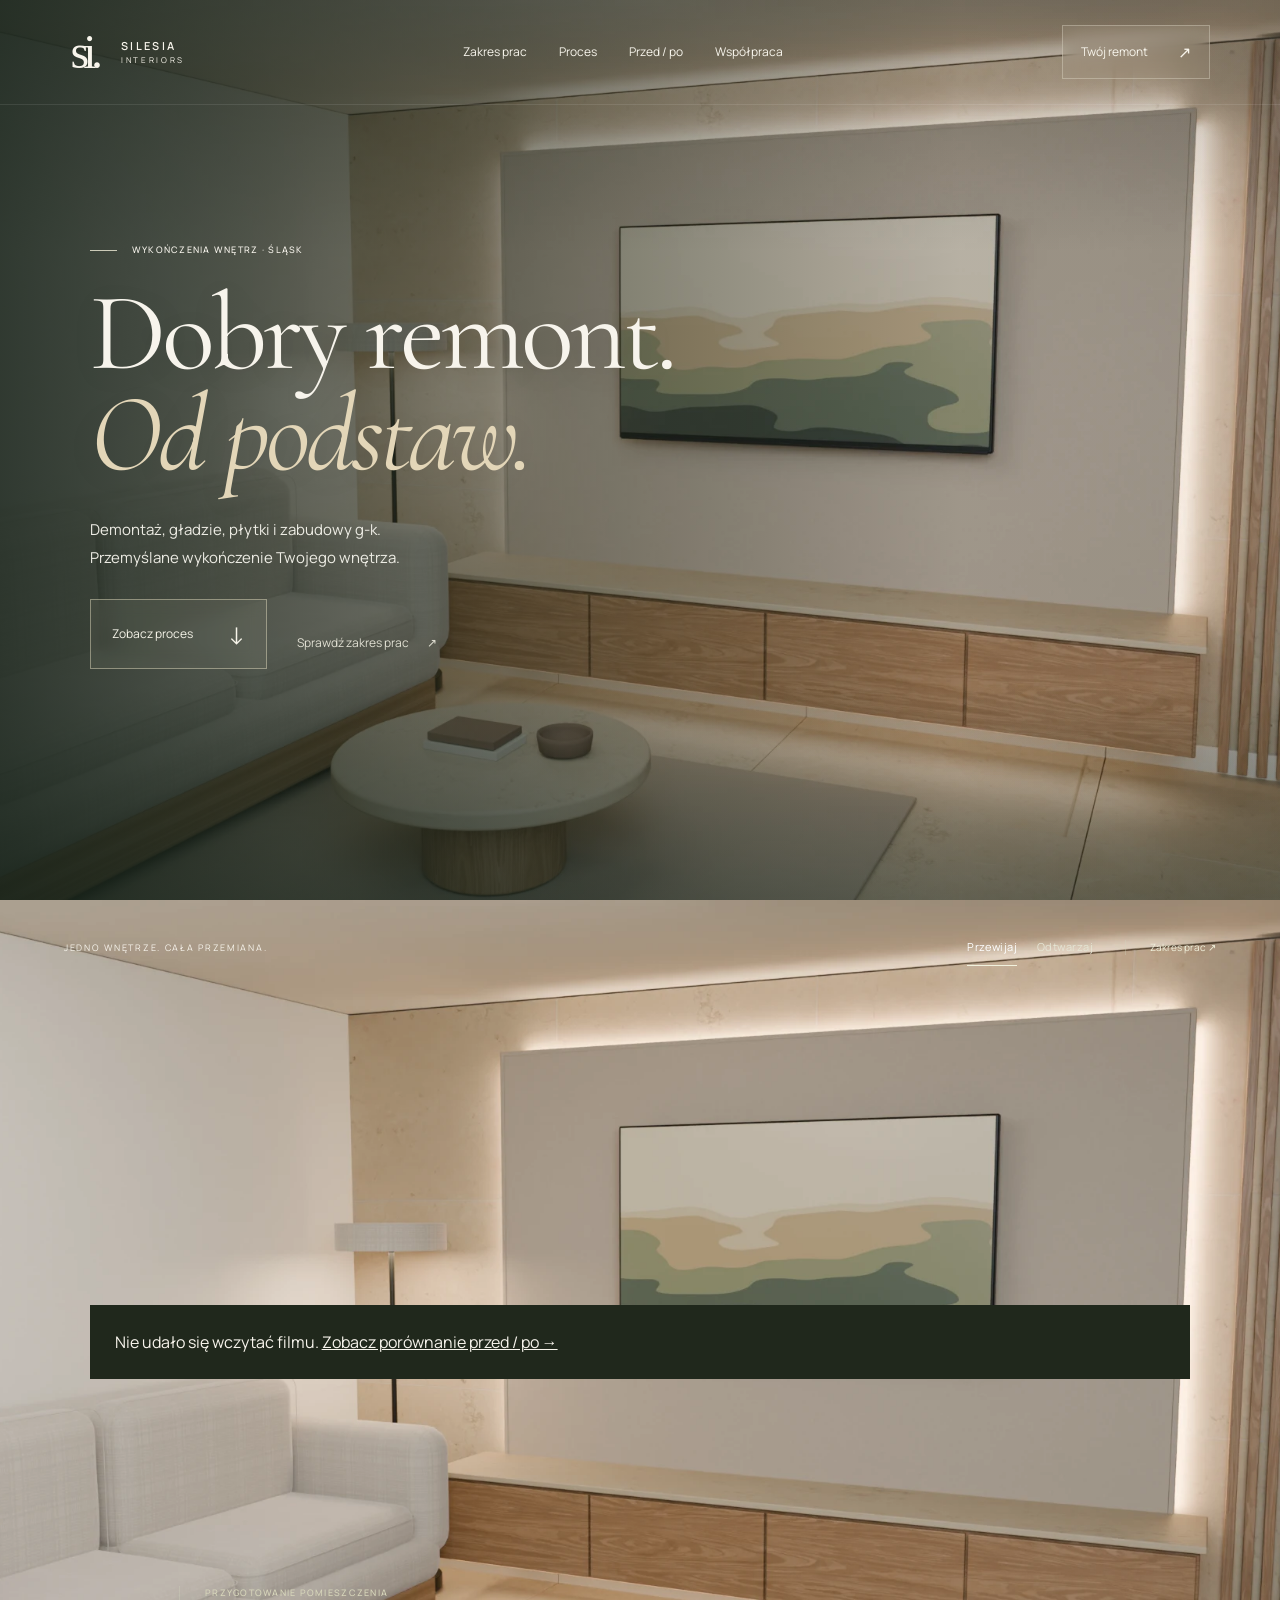
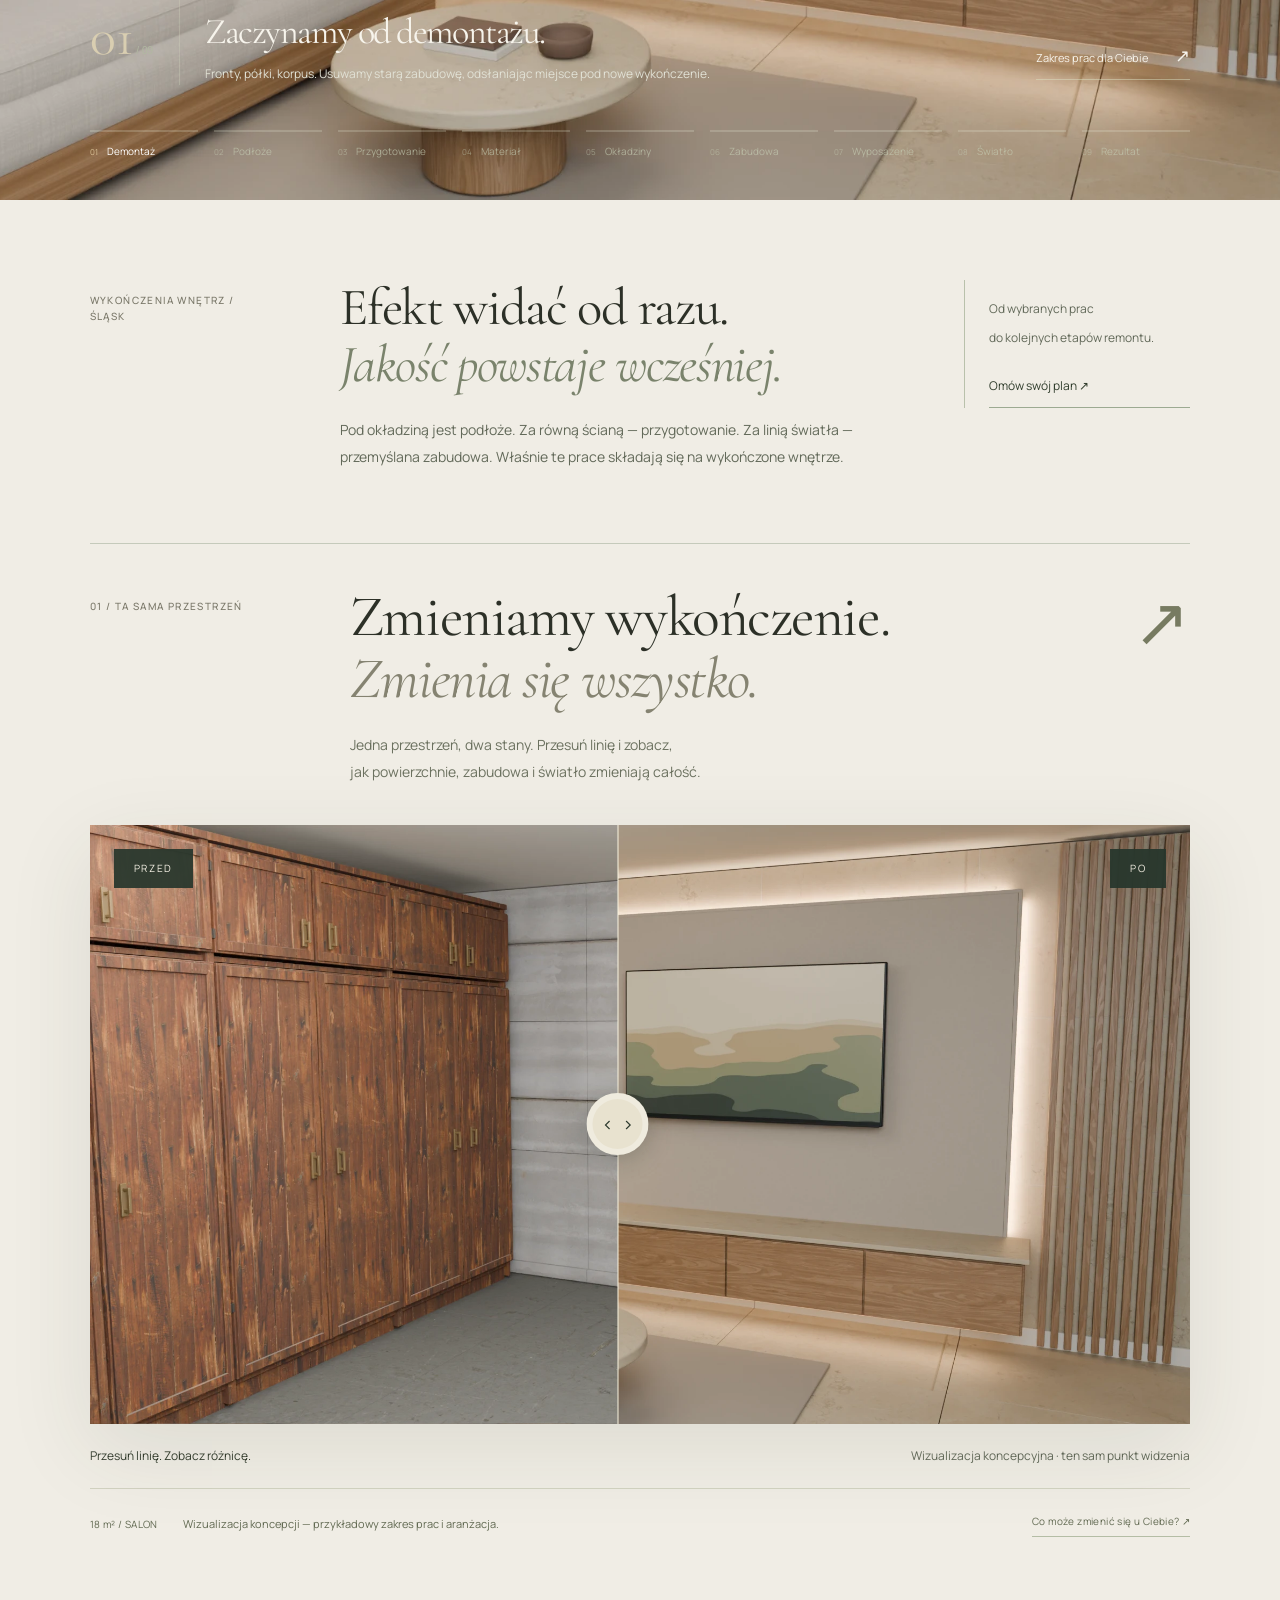
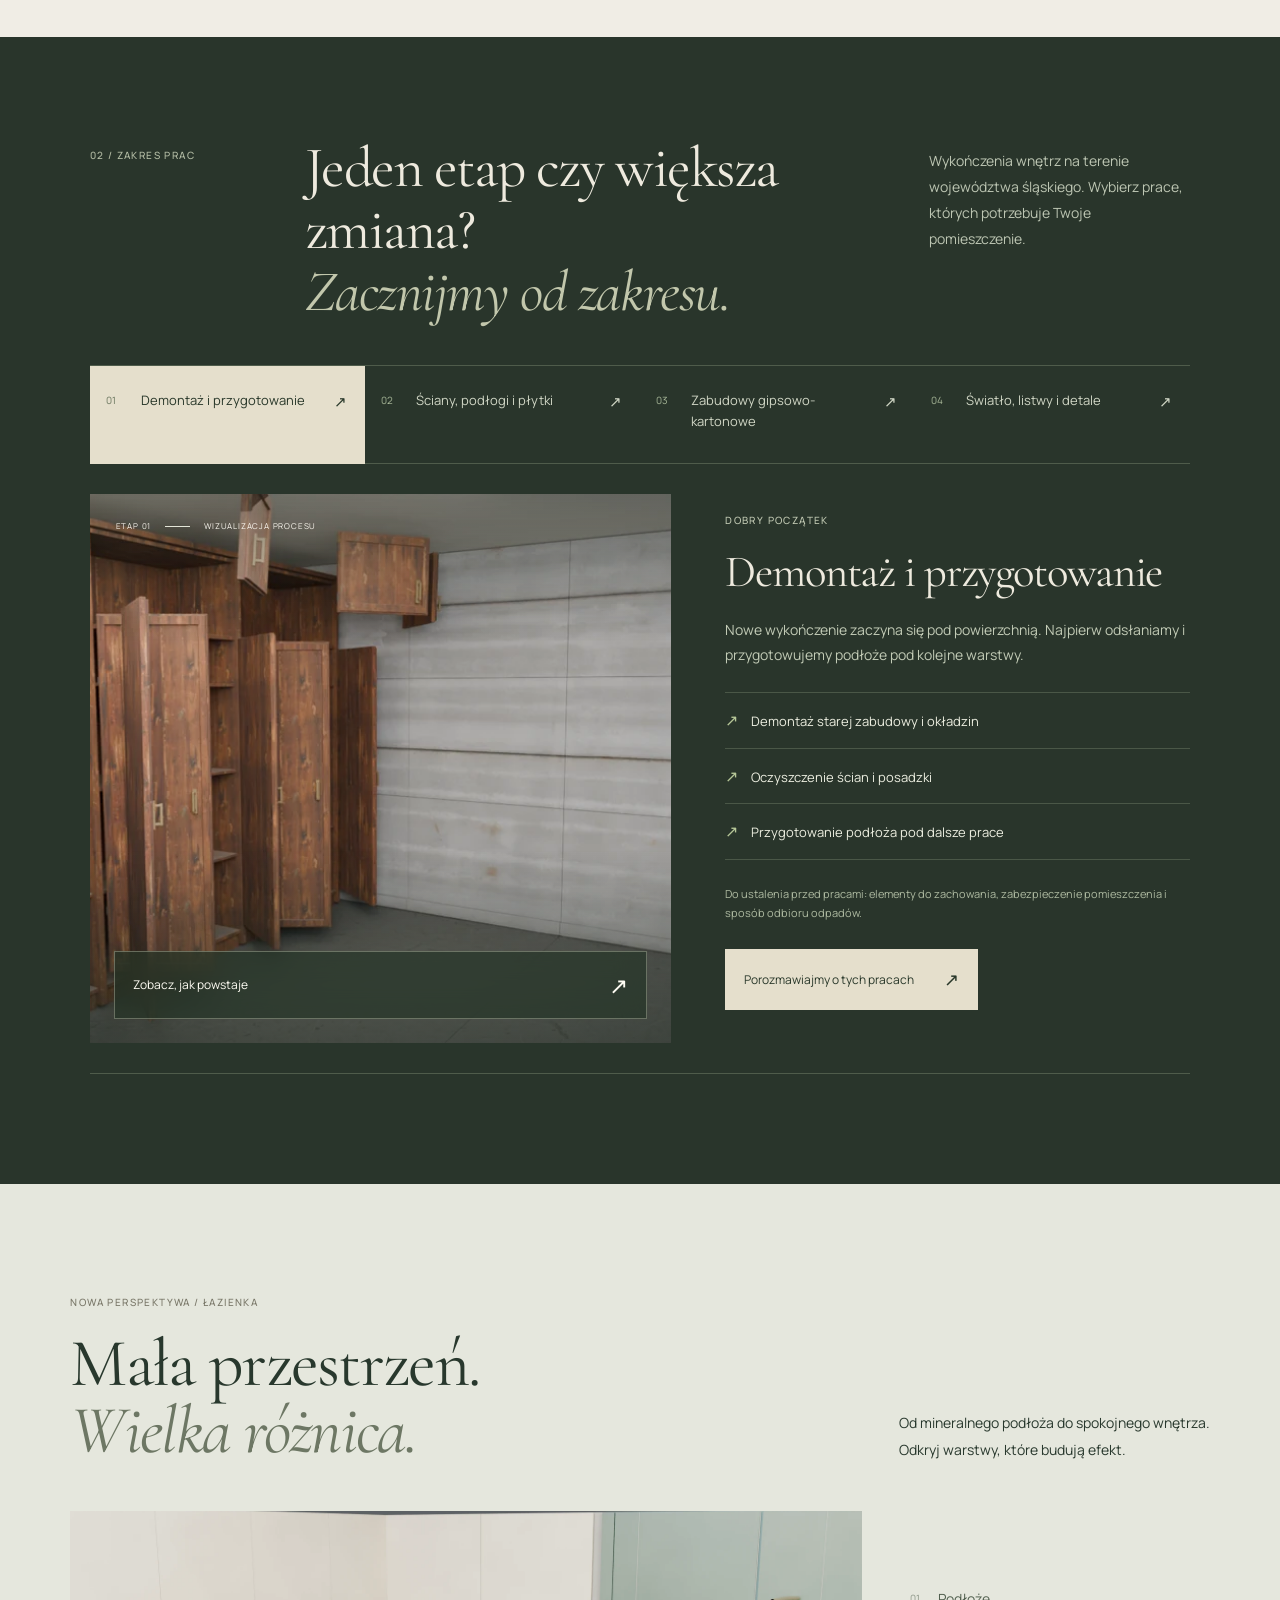
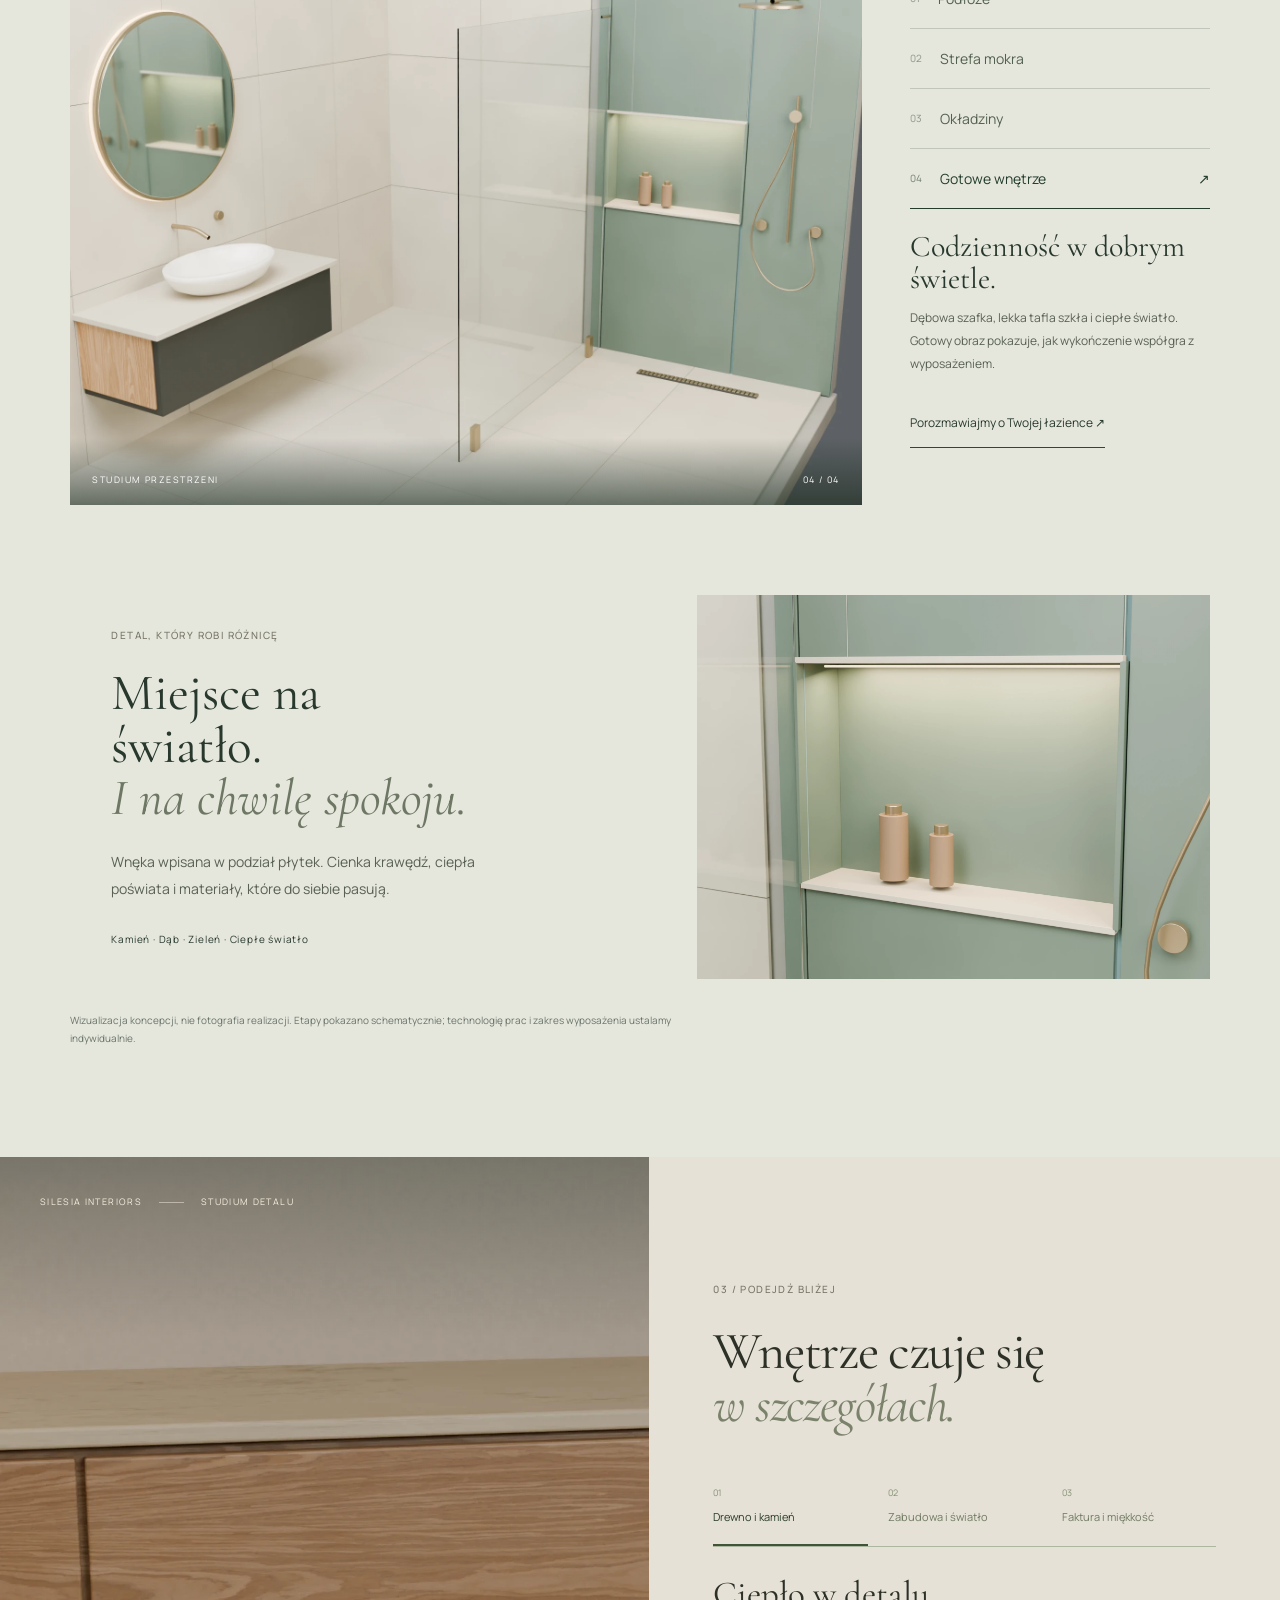
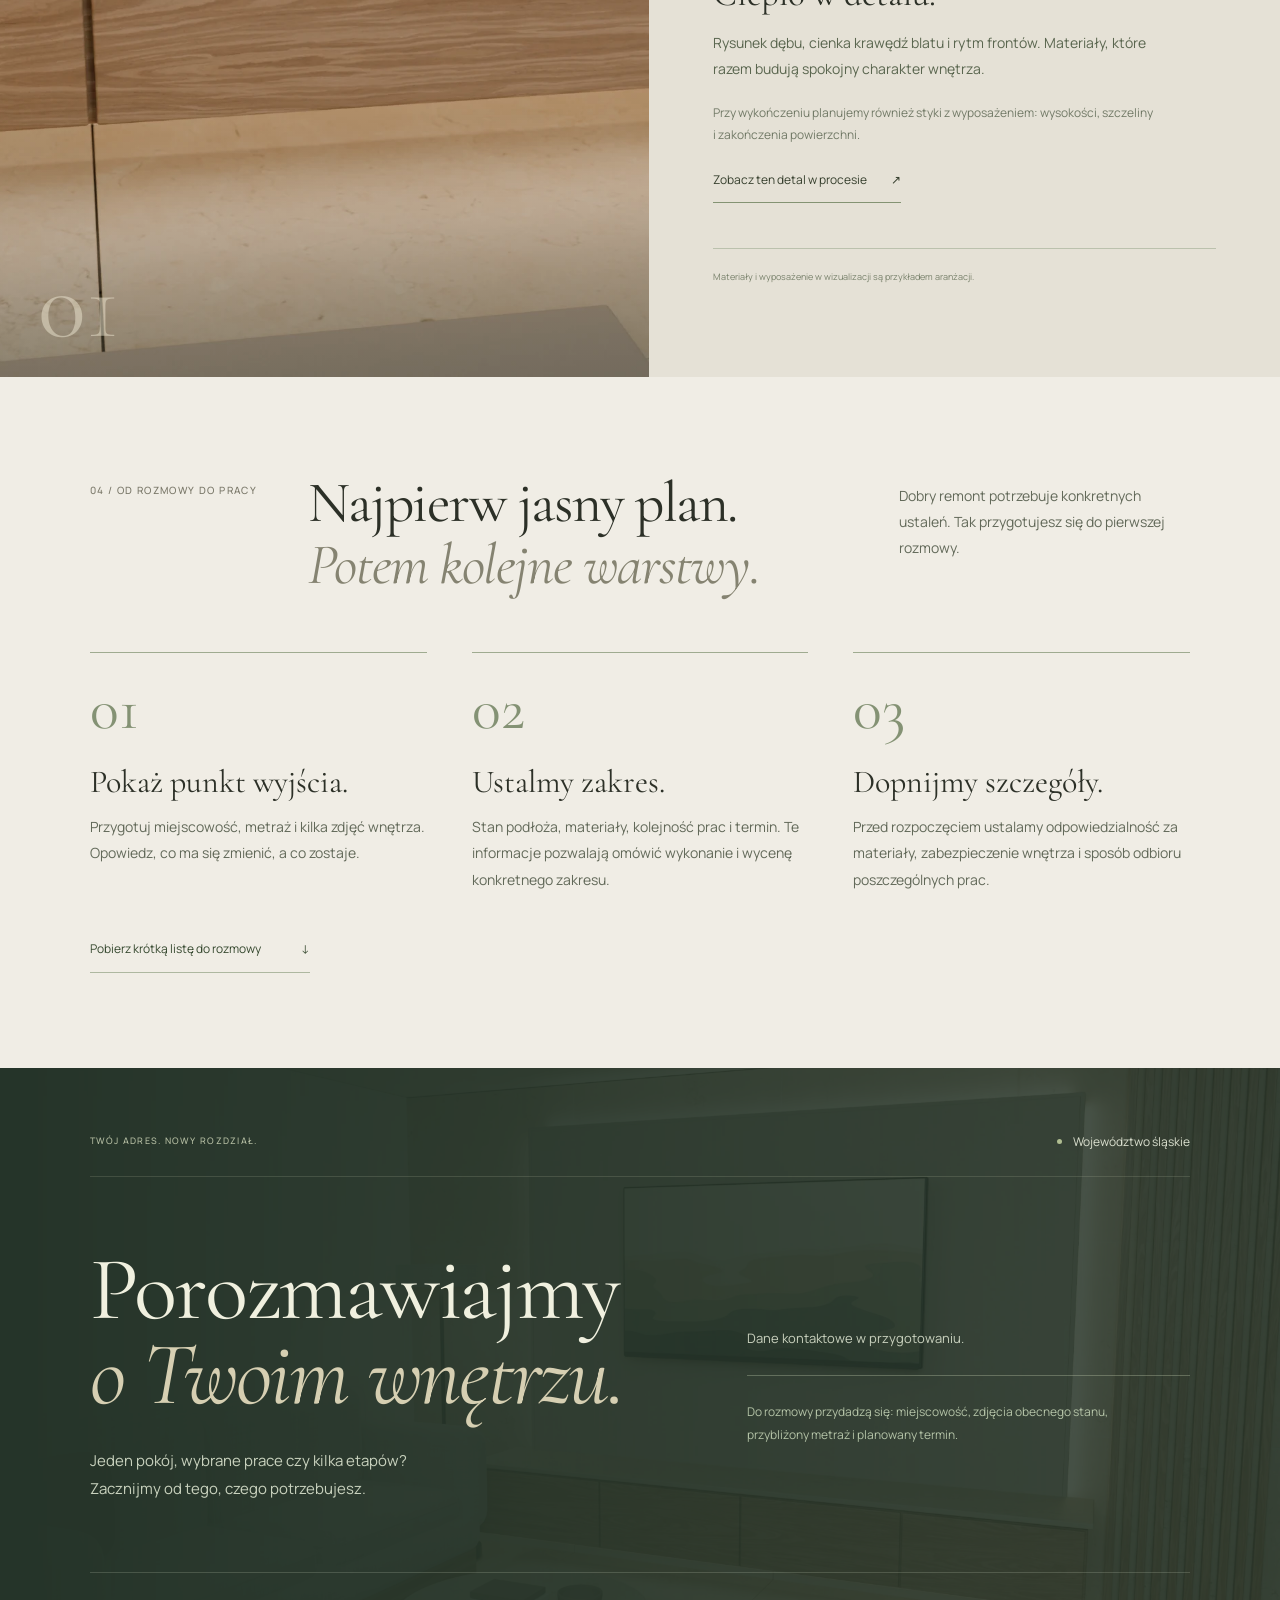
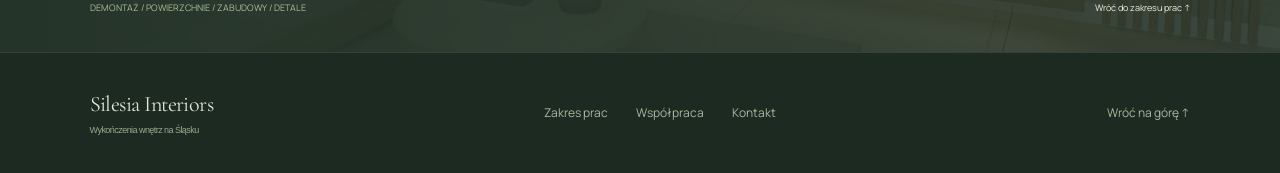
==== index.html @ 007cdaad "Publish compiled Silesia Interiors website" ====
<!doctype html>
<html lang="pl"><head><meta charset="UTF-8"/><meta name="viewport" content="width=device-width, initial-scale=1.0"/><meta name="theme-color" content="#232922"/><meta name="description" content="Wykończenia wnętrz na Śląsku. Zobacz proces metamorfozy salonu: od przygotowania podłoża po zabudowę, materiały i oświetlenie."/><link rel="icon" type="image/svg+xml" href="./favicon.svg"/><title>Silesia Interiors — Wykończenia wnętrz na Śląsku</title>  <script type="module" crossorigin src="./assets/index-D1CYhppS.js"></script>
  <link rel="stylesheet" crossorigin href="./assets/index-v5qtpI8b.css">
</head><body><div id="root"></div></body></html>
---- assets/index-v5qtpI8b.css ----
@layer properties{@supports (((-webkit-hyphens:none)) and (not (margin-trim:inline))) or ((-moz-orient:inline) and (not (color:rgb(from red r g b)))){*,:before,:after,::backdrop{--tw-rotate-x:initial;--tw-rotate-y:initial;--tw-rotate-z:initial;--tw-skew-x:initial;--tw-skew-y:initial;--tw-border-style:solid;--tw-shadow:0 0 #0000;--tw-shadow-color:initial;--tw-shadow-alpha:100%;--tw-inset-shadow:0 0 #0000;--tw-inset-shadow-color:initial;--tw-inset-shadow-alpha:100%;--tw-ring-color:initial;--tw-ring-shadow:0 0 #0000;--tw-inset-ring-color:initial;--tw-inset-ring-shadow:0 0 #0000;--tw-ring-inset:initial;--tw-ring-offset-width:0px;--tw-ring-offset-color:#fff;--tw-ring-offset-shadow:0 0 #0000;--tw-blur:initial;--tw-brightness:initial;--tw-contrast:initial;--tw-grayscale:initial;--tw-hue-rotate:initial;--tw-invert:initial;--tw-opacity:initial;--tw-saturate:initial;--tw-sepia:initial;--tw-drop-shadow:initial;--tw-drop-shadow-color:initial;--tw-drop-shadow-alpha:100%;--tw-drop-shadow-size:initial;--tw-outline-style:solid}}}@layer theme{:root,:host{--font-sans:-apple-system, BlinkMacSystemFont, "Segoe UI", Roboto, "Helvetica Neue", "Noto Sans", Arial, sans-serif, "Apple Color Emoji", "Segoe UI Emoji", "Segoe UI Symbol", "Noto Color Emoji";--font-mono:ui-monospace, SFMono-Regular, Menlo, Monaco, Consolas, "Liberation Mono", "Courier New", monospace;--color-black:#000;--color-white:#fff;--spacing:.25rem;--text-xs:.75rem;--text-xs--line-height:calc(1 / .75);--text-sm:.875rem;--text-sm--line-height:calc(1.25 / .875);--text-lg:1.125rem;--text-lg--line-height:calc(1.75 / 1.125);--aspect-video:16 / 9;--default-transition-duration:.15s;--default-transition-timing-function:cubic-bezier(.4, 0, .2, 1);--default-font-family:var(--font-sans);--default-mono-font-family:var(--font-mono)}}@layer base{*,:after,:before,::backdrop{box-sizing:border-box;border:0 solid;margin:0;padding:0}::file-selector-button{box-sizing:border-box;border:0 solid;margin:0;padding:0}html,:host{-webkit-text-size-adjust:100%;tab-size:4;line-height:1.5;font-family:var(--default-font-family,-apple-system, BlinkMacSystemFont, "Segoe UI", Roboto, "Helvetica Neue", "Noto Sans", Arial, sans-serif, "Apple Color Emoji", "Segoe UI Emoji", "Segoe UI Symbol", "Noto Color Emoji");font-feature-settings:var(--default-font-feature-settings,normal);font-variation-settings:var(--default-font-variation-settings,normal);-webkit-tap-highlight-color:transparent}hr{height:0;color:inherit;border-top-width:1px}abbr:where([title]){-webkit-text-decoration:underline dotted;text-decoration:underline dotted}h1,h2,h3,h4,h5,h6{font-size:inherit;font-weight:inherit}a{color:inherit;-webkit-text-decoration:inherit;text-decoration:inherit}b,strong{font-weight:bolder}code,kbd,samp,pre{font-family:var(--default-mono-font-family,ui-monospace, SFMono-Regular, Menlo, Monaco, Consolas, "Liberation Mono", "Courier New", monospace);font-feature-settings:var(--default-mono-font-feature-settings,normal);font-variation-settings:var(--default-mono-font-variation-settings,normal);font-size:1em}small{font-size:80%}sub,sup{vertical-align:baseline;font-size:75%;line-height:0;position:relative}sub{bottom:-.25em}sup{top:-.5em}table{text-indent:0;border-color:inherit;border-collapse:collapse}:-moz-focusring:where(:not(iframe)){outline:auto}progress{vertical-align:baseline}summary{display:list-item}ol,ul,menu{list-style:none}img,svg,video,canvas,audio,iframe,embed,object{vertical-align:middle;display:block}img,video{max-width:100%;height:auto}button,input,select,optgroup,textarea{font:inherit;font-feature-settings:inherit;font-variation-settings:inherit;letter-spacing:inherit;color:inherit;opacity:1;background-color:#0000;border-radius:0}::file-selector-button{font:inherit;font-feature-settings:inherit;font-variation-settings:inherit;letter-spacing:inherit;color:inherit;opacity:1;background-color:#0000;border-radius:0}:where(select:is([multiple],[size])) optgroup{font-weight:bolder}:where(select:is([multiple],[size])) optgroup option{padding-inline-start:20px}::file-selector-button{margin-inline-end:4px}::placeholder{opacity:1}@supports (not ((-webkit-appearance:-apple-pay-button))) or (contain-intrinsic-size:1px){::placeholder{color:currentColor}@supports (color:color-mix(in lab,red,red)){::placeholder{color:color-mix(in oklab,currentcolor 50%,transparent)}}}textarea{resize:vertical}::-webkit-search-decoration{-webkit-appearance:none}::-webkit-date-and-time-value{min-height:1lh;text-align:inherit}::-webkit-datetime-edit{display:inline-flex}::-webkit-datetime-edit-fields-wrapper{padding:0}::-webkit-datetime-edit{padding-block:0}::-webkit-datetime-edit-year-field{padding-block:0}::-webkit-datetime-edit-month-field{padding-block:0}::-webkit-datetime-edit-day-field{padding-block:0}::-webkit-datetime-edit-hour-field{padding-block:0}::-webkit-datetime-edit-minute-field{padding-block:0}::-webkit-datetime-edit-second-field{padding-block:0}::-webkit-datetime-edit-millisecond-field{padding-block:0}::-webkit-datetime-edit-meridiem-field{padding-block:0}::-webkit-calendar-picker-indicator{line-height:1}:-moz-ui-invalid{box-shadow:none}button,input:where([type=button],[type=reset],[type=submit]){appearance:button}::file-selector-button{appearance:button}::-webkit-inner-spin-button{height:auto}::-webkit-outer-spin-button{height:auto}[hidden]:where(:not([hidden=until-found])){display:none!important}}@layer components;@layer utilities{.invisible{visibility:hidden}.visible{visibility:visible}.absolute{position:absolute}.fixed{position:fixed}.static{position:static}.mt-4{margin-top:calc(var(--spacing) * 4)}.mt-6{margin-top:calc(var(--spacing) * 6)}.mr-2{margin-right:calc(var(--spacing) * 2)}.block{display:block}.flex{display:flex}.grid{display:grid}.hidden{display:none}.table{display:table}.aspect-video{aspect-ratio:var(--aspect-video)}.h-auto{height:auto}.w-full{width:100%}.grow{flex-grow:1}.transform{transform:var(--tw-rotate-x,) var(--tw-rotate-y,) var(--tw-rotate-z,) var(--tw-skew-x,) var(--tw-skew-y,)}.cursor-pointer{cursor:pointer}.resize{resize:both}.grid-cols-2{grid-template-columns:repeat(2,minmax(0,1fr))}.flex-wrap{flex-wrap:wrap}.items-baseline{align-items:baseline}.justify-between{justify-content:space-between}.gap-2{gap:calc(var(--spacing) * 2)}.rounded{border-radius:.25rem}.border{border-style:var(--tw-border-style);border-width:1px}.border-\[\#34362f\]{border-color:#34362f}.border-black\/15{border-color:#00000026}@supports (color:color-mix(in lab,red,red)){.border-black\/15{border-color:color-mix(in oklab,var(--color-black) 15%,transparent)}}.bg-\[\#34362f\]{background-color:#34362f}.bg-\[\#d7d4cd\]{background-color:#d7d4cd}.px-4{padding-inline:calc(var(--spacing) * 4)}.py-3{padding-block:calc(var(--spacing) * 3)}.text-left{text-align:left}.text-lg{font-size:var(--text-lg);line-height:var(--tw-leading,var(--text-lg--line-height))}.text-sm{font-size:var(--text-sm);line-height:var(--tw-leading,var(--text-sm--line-height))}.text-xs{font-size:var(--text-xs);line-height:var(--tw-leading,var(--text-xs--line-height))}.text-white{color:var(--color-white)}.opacity-60{opacity:.6}.opacity-65{opacity:.65}.shadow{--tw-shadow:0 1px 3px 0 var(--tw-shadow-color,#0000001a), 0 1px 2px -1px var(--tw-shadow-color,#0000001a);box-shadow:var(--tw-inset-shadow),var(--tw-inset-ring-shadow),var(--tw-ring-offset-shadow),var(--tw-ring-shadow),var(--tw-shadow)}.ring{--tw-ring-shadow:var(--tw-ring-inset,) 0 0 0 calc(1px + var(--tw-ring-offset-width)) var(--tw-ring-color,currentcolor);box-shadow:var(--tw-inset-shadow),var(--tw-inset-ring-shadow),var(--tw-ring-offset-shadow),var(--tw-ring-shadow),var(--tw-shadow)}.blur{--tw-blur:blur(8px);filter:var(--tw-blur,) var(--tw-brightness,) var(--tw-contrast,) var(--tw-grayscale,) var(--tw-hue-rotate,) var(--tw-invert,) var(--tw-saturate,) var(--tw-sepia,) var(--tw-drop-shadow,)}.transition{transition-property:color,background-color,border-color,outline-color,text-decoration-color,fill,stroke,--tw-gradient-from,--tw-gradient-via,--tw-gradient-to,opacity,box-shadow,transform,translate,scale,rotate,filter,-webkit-backdrop-filter,backdrop-filter,display,content-visibility,overlay,pointer-events;transition-timing-function:var(--tw-ease,var(--default-transition-timing-function));transition-duration:var(--tw-duration,var(--default-transition-duration))}.transition-colors{transition-property:color,background-color,border-color,outline-color,text-decoration-color,fill,stroke,--tw-gradient-from,--tw-gradient-via,--tw-gradient-to;transition-timing-function:var(--tw-ease,var(--default-transition-timing-function));transition-duration:var(--tw-duration,var(--default-transition-duration))}@media(hover:hover){.hover\:bg-black\/5:hover{background-color:#0000000d}@supports (color:color-mix(in lab,red,red)){.hover\:bg-black\/5:hover{background-color:color-mix(in oklab,var(--color-black) 5%,transparent)}}}.focus-visible\:outline-2:focus-visible{outline-style:var(--tw-outline-style);outline-width:2px}.focus-visible\:outline-offset-2:focus-visible{outline-offset:2px}.focus-visible\:outline-\[\#78694b\]:focus-visible{outline-color:#78694b}@media(min-width:48rem){.md\:grid-cols-4{grid-template-columns:repeat(4,minmax(0,1fr))}}}:root{color:#2c3027;font-synthesis:none;text-rendering:optimizelegibility;background:#f4f1e9;font-family:Arial,Helvetica,sans-serif}*{box-sizing:border-box}body{min-width:320px;margin:0}a{color:inherit;text-decoration:none}button,input{font:inherit}button{cursor:pointer;color:inherit}button:disabled{cursor:wait}a:focus-visible,button:focus-visible,input:focus-visible{outline-offset:6px;outline:2px solid #ac854a}img{width:100%;height:auto;display:block}p,h1,h2,h3{margin:0}section{scroll-margin-top:0}::selection{color:#20251f;background:#cbb78e}.skip-link{z-index:30;background:#fff;padding:15px;position:fixed;top:-100px;left:16px}.skip-link:focus{top:12px}.eyebrow{letter-spacing:.17em;font-size:10px;font-weight:500;line-height:1.6}.muted{color:#797768}h2{letter-spacing:-.043em;font-family:Georgia,Times New Roman,serif;font-size:clamp(36px,4.4vw,70px);font-weight:400;line-height:1.08}h2 em{color:#858371;font-weight:400}.section-shell{max-width:1520px;margin:auto;padding:115px 7%}.site-header{z-index:5;color:#f8f5ec;justify-content:space-between;align-items:center;gap:30px;width:100%;height:110px;padding:0 5%;display:flex;position:absolute;top:0;left:0}.brand{letter-spacing:.21em;align-items:center;gap:16px;font-size:11px;font-weight:600;line-height:1.5;display:flex}.brand small{letter-spacing:.33em;font-size:8px;font-weight:400;display:block}.brand-symbol{letter-spacing:-.12em;margin-right:8px;font-family:Georgia,serif;font-size:48px;font-weight:400;line-height:1}.site-header nav{gap:32px;font-size:11px;display:flex}.site-header nav a,.site-header nav button{background:0 0;border:0;padding:12px 0}.site-header nav a:hover,.site-header nav button:hover{border-bottom:1px solid #f6f1e3}.header-contact{border-bottom:1px solid #c7c4b780;padding:12px 0;font-size:11px}.header-contact span{margin-left:32px;font-size:16px}.renovation-scroll{background:#252921;height:950svh}.cinema-stage{isolation:isolate;color:#f7f4ec;background:#252921;outline:none;height:100svh;min-height:480px;position:sticky;top:0;overflow:hidden}.renovation-video,.cinema-opening,.cinema-finale{object-fit:cover;object-position:center;width:100%;height:100%;position:absolute;inset:0}.cinema-opening,.cinema-finale{pointer-events:none}.cinema-shade{pointer-events:none;background:linear-gradient(#0000 67%,#141a13ed),linear-gradient(#161d1766,#0000 20%);position:absolute;inset:0}.is-intro .cinema-shade,.is-outro .cinema-shade{background:linear-gradient(90deg,#111a12d6,#111a1260 43%,#0000 78%),linear-gradient(#111a1266,#0000 25%),linear-gradient(#0000 76%,#111a1280)}.cinema-intro{position:absolute;top:21%;left:7%;right:35%}.cinema-intro .eyebrow{font-size:9px}.cinema-intro .eyebrow>span{vertical-align:middle;background:#cccbb8;width:27px;height:1px;margin-right:12px;display:inline-block}.cinema-intro h1{letter-spacing:-.055em;margin:26px 0;font-family:Georgia,Times New Roman,serif;font-size:clamp(68px,7.9vw,126px);font-weight:400;line-height:.94}.cinema-intro h1 em{color:#d3d4b8;font-weight:400}.intro-description{color:#e3e4d6;font-size:14px;line-height:1.9}.film-cta{color:#f6f4e9;background:0 0;border:0;border-bottom:1px solid #e2e2ce;align-items:center;gap:50px;margin-top:24px;padding:17px 0 12px;font-size:12px;display:inline-flex}.film-cta span{font-size:24px;font-weight:300}.film-cta:hover{color:#fff;border-color:#fff}.intro-bottom{letter-spacing:.15em;color:#e1e2d0;justify-content:space-between;align-items:center;gap:24px;font-size:8px;display:flex;position:absolute;bottom:30px;left:7%;right:5%}.intro-bottom b{vertical-align:middle;margin-left:30px;font-size:22px;font-weight:400}.intro-bottom a{letter-spacing:.04em;font-size:9px}.cinema-top{justify-content:space-between;align-items:center;gap:24px;display:flex;position:absolute;top:24px;left:5%;right:5%}.cinema-brand{letter-spacing:-.13em;font:40px/.8 Georgia,serif}.cinema-brand span{color:#cbd0b4}.film-label{letter-spacing:.19em;border-left:1px solid #eec5;margin-right:auto;padding-left:24px;font-size:8px}.scene-modes{gap:20px;display:flex}.scene-modes button{letter-spacing:.04em;color:#e5e5d4;background:0 0;border:0;border-bottom:1px solid #0000;padding:9px 0;font-size:9px}.scene-modes button[aria-pressed=true]{color:#fff;border-color:#f1f1dd}.film-story{pointer-events:none;align-items:flex-end;gap:30px;display:flex;position:absolute;bottom:113px;left:6%;right:6%}.story-number{color:#d7dbbf;white-space:nowrap;padding-bottom:7px;font:48px/1 Georgia,serif}.story-number>span{color:#b1b8a1;font:10px Arial}.story-copy .eyebrow{color:#d0d5bb;margin-bottom:14px;font-size:8px}.story-copy h2{letter-spacing:-.04em;margin-bottom:12px;font-size:clamp(32px,3.5vw,55px)}.story-copy>p:last-child{color:#e0e4d5;font-size:12px;line-height:1.7}.film-skip{white-space:nowrap;pointer-events:auto;border-bottom:1px solid #dadfc37a;margin:0 0 5px auto;padding-bottom:10px;font-size:10px}.film-skip span{margin-left:25px;font-size:18px}.chapter-nav{gap:14px;display:flex;position:absolute;bottom:28px;left:6%;right:6%}.chapter-nav button{text-align:left;color:#c6cdb4;background:0 0;border:0;flex:1;padding:0;font-size:9px}.chapter-nav button[aria-current]{color:#fff}.chapter-track{background:#ecf0dd36;width:100%;height:2px;margin-bottom:15px;display:block}.chapter-track i{background:#e5edcb;height:100%;display:block}.chapter-index{opacity:.55;margin-right:9px;font-size:8px}.chapter-nav button:hover .chapter-track{background:#ecf0dd80}.scene-marker{pointer-events:none;filter:drop-shadow(0 1px 5px #1118);align-items:center;gap:0;display:flex;position:absolute}.scene-marker i{background:#fafbea;border-radius:50%;width:8px;height:8px;box-shadow:0 0 0 5px #ffffff24}.scene-marker:after{content:"";background:#fbfcea99;order:1;width:35px;height:1px}.scene-marker span{letter-spacing:.02em;white-space:nowrap;background:#283021d9;border:1px solid #f0f3da50;order:2;padding:9px 12px;font-size:9px}.reveal-label{justify-content:space-between;align-items:center;gap:20px;display:flex;position:absolute;bottom:10%;left:7%;right:7%}.reveal-label span{font:clamp(22px,3vw,44px)/1.2 Georgia,serif}.reveal-label b{letter-spacing:.2em;font-size:10px;font-weight:400}.cinema-outro{position:absolute;top:31%;left:7%}.cinema-outro h2{margin-top:25px;font-size:clamp(80px,10vw,150px);line-height:.93}.cinema-outro h2 em{color:#d3d4b8}.film-loading{z-index:2;background:#222b1ee6;padding:10px 14px;font-size:10px;position:absolute;top:88px;right:6%}.film-error{height:100%}.film-error img{object-fit:cover;height:100%}.film-error p{z-index:3;background:#20281c;padding:25px;position:absolute;top:45%;left:7%;right:7%}.film-error a{text-decoration:underline}.renovation-player .cinema-stage{position:relative}.is-player .renovation-video{object-fit:contain;z-index:1;height:calc(100% - 320px);inset:95px 0 225px}.is-player .cinema-shade{display:none}.is-player .film-story{bottom:115px}.is-player .story-copy h2{font-size:34px}.static-hero{position:relative}.is-player .cinema-top{top:30px;left:5%}.is-player .cinema-brand{display:none}.is-player .film-label{border:0;padding-left:0}.section-heading{grid-template-columns:.55fr 1.8fr auto;align-items:start;gap:30px;margin-bottom:60px;display:grid}.section-heading .eyebrow{padding-top:12px}.section-heading h2{font-size:clamp(35px,4vw,62px)}.section-heading div>p{color:#777b6c;margin-top:22px;font-size:14px;line-height:1.9}.section-symbol{color:#777b61;font-size:68px;font-weight:300;line-height:1}.comparison-image{aspect-ratio:16/9;background:#ddd8ce;position:relative;overflow:hidden}.comparison-image img{object-fit:cover;width:100%;height:100%;position:absolute;inset:0}.comparison-label{letter-spacing:.17em;color:#30382b;pointer-events:none;background:#f4f1e9e8;padding:10px 16px;font-size:9px;position:absolute;top:24px}.before-label{left:24px}.after-label{right:24px}.comparison-divider{pointer-events:none;background:#f8f6ee;width:1px;position:absolute;top:0;bottom:0;transform:translate(-.5px)}.comparison-divider span{color:#444c3b;background:#f4f2ec;border-radius:50%;place-items:center;width:52px;height:52px;font-size:19px;display:grid;position:absolute;top:50%;left:50%;transform:translate(-50%,-50%);box-shadow:0 2px 20px #0002}.comparison-range{opacity:0;cursor:ew-resize;width:100%;height:100%;margin:0;position:absolute;inset:0}.comparison-image:has(input:focus-visible){outline-offset:5px;outline:3px solid #977c52}.comparison-caption{color:#777b6c;justify-content:space-between;gap:20px;margin-top:17px;font-size:10px;line-height:1.6;display:flex}.comparison-caption label{color:#333c2d}.result-notes{letter-spacing:.12em;color:#808271;border-top:1px solid #d2d2c1;justify-content:space-between;gap:25px;margin-top:35px;padding-top:35px;font-size:8px;display:flex}.detail-section{background:#e7e5da}.details-heading{grid-template-columns:.6fr 1.3fr .8fr;align-items:end;gap:35px;margin-bottom:55px;display:grid}.details-heading .eyebrow{align-self:start;padding-top:10px}.details-heading h2{font-size:clamp(35px,3.6vw,55px)}.details-heading>p:last-child{color:#727968;font-size:14px;line-height:1.9}.detail-grid{grid-template-columns:repeat(3,1fr);gap:30px;display:grid}.material-detail:nth-child(2){padding-top:80px}.material-detail:nth-child(3){padding-top:35px}.detail-shot{background:0 0;border:0;width:100%;padding:0;display:block;position:relative;overflow:hidden}.detail-shot img{aspect-ratio:4/5;object-fit:cover;transition:transform .7s}.detail-shot:hover img{transform:scale(1.04)}.detail-open{color:#383e2c;background:#f2f0e4e6;padding:10px 12px;font-size:9px;position:absolute;bottom:15px;right:15px}.material-caption{gap:25px;margin-top:22px;display:flex}.material-caption>span{color:#8d8b76;padding-top:6px;font-size:9px}.material-caption h3{letter-spacing:-.025em;font:27px/1.2 Georgia,serif}.material-caption p{color:#7c7f6d;margin-top:9px;font-size:12px;line-height:1.7}.services-section{grid-template-columns:1fr 1.4fr;gap:100px;display:grid}.services-intro h2{margin-top:26px;font-size:clamp(42px,4.5vw,67px)}.services-intro>p:not(.eyebrow){color:#7b806d;margin-top:25px;font-size:12px;line-height:1.9}.services-symbol{color:#858b71;margin-top:40px;font-size:80px;line-height:1;display:block}.service-row{text-align:left;background:0 0;border:0;border-top:1px solid #c8ccb9;align-items:flex-start;gap:25px;width:100%;padding:30px 0;display:flex}.service-row:last-child{border-bottom:1px solid #c8ccb9}.service-number{color:#939682;padding-top:6px;font-size:9px;line-height:2}.service-row h3{letter-spacing:-.025em;font:27px/1.25 Georgia,serif}.service-row p{color:#797e6b;max-width:370px;margin-top:12px;font-size:13px;line-height:1.9}.service-action{color:#8d8e7a;margin-top:16px;font-size:9px;display:block}.service-arrow{color:#777e61;margin-left:auto;font-size:24px;line-height:1.5;transition:transform .2s}.service-row:hover .service-arrow{transform:translate(3px,-3px)}.service-row:hover h3{color:#727e55}.contact-section{color:#f0f0df;background:#303a2a}.contact-section .eyebrow{color:#b4bda2;font-size:9px}.contact-layout{justify-content:space-between;align-items:flex-end;gap:40px;margin-top:38px;display:flex}.contact-layout h2{font-size:clamp(42px,6.7vw,100px);line-height:1.04}.contact-layout h2 em{color:#b4bba0}.contact-info{color:#c3c9b1;max-width:280px;padding-bottom:5px;font-size:12px;line-height:1.8}.contact-location{color:#edf0db;margin-bottom:18px;font-size:17px;display:block}.contact-rule{background:#b2bc9570;width:100%;height:1px;margin:25px 0;display:block}.contact-note{color:#a0ac8d;font-size:9px}.site-footer{color:#acb798;background:#222b1e;justify-content:space-between;align-items:center;gap:25px;padding:40px 7%;font-size:10px;display:flex}.footer-brand{color:#e0e5d4;font:22px Georgia,serif}.footer-brand span{color:#9fa98e;margin-top:8px;font:9px Arial;display:block}.site-footer>span{color:#82916f;font:italic 21px Georgia,serif}@media(min-width:1600px){.cinema-intro{top:22%}}@media(max-width:1000px){.section-shell{padding:80px 6%}.section-heading{grid-template-columns:.5fr 1.8fr}.section-symbol{display:none}.details-heading{grid-template-columns:1fr 1fr}.details-heading .eyebrow{grid-column:1/-1}.detail-grid{gap:20px}.material-caption{gap:14px}.material-caption h3{font-size:23px}.services-section{gap:50px}.service-row{gap:15px}.service-row h3{font-size:23px}.site-header{gap:20px;height:90px}.site-header nav{gap:20px}.cinema-intro{top:23%;right:30%}.cinema-intro h1{font-size:88px}.story-number{display:none}.film-story{bottom:108px}.chapter-nav{gap:10px}.chapter-index{display:none}.chapter-nav button{font-size:8px}.story-copy h2{font-size:42px}.story-copy>p:last-child{max-width:490px}.film-skip{font-size:9px}.cinema-outro h2{font-size:110px}.header-contact span{margin-left:15px}}@media(max-width:600px){.site-header{gap:12px;height:85px;padding:0 6%}.brand{gap:9px;font-size:9px}.brand small{font-size:7px}.brand-symbol{margin-right:4px;font-size:39px}.site-header nav{display:none}.header-contact{font-size:10px}.header-contact span{margin-left:12px}.renovation-scroll{height:870svh}.cinema-stage{min-height:480px}.renovation-scroll .renovation-video{object-fit:cover;height:66%;transition:object-position .35s ease-out;top:12%}.cinema-opening{clip-path:none!important}.cinema-stage:not(.is-intro):not(.is-outro) .cinema-shade{background:linear-gradient(#0000 53%,#252921 81%),linear-gradient(#252921 16%,#0000 34%)}.cinema-intro{top:23%;left:7%;right:7%}.cinema-intro h1{margin:25px 0;font-size:clamp(66px,18vw,91px);line-height:.95}.cinema-intro .eyebrow{letter-spacing:.12em;font-size:7px}.cinema-intro .eyebrow>span{width:18px;margin-right:8px}.intro-description{font-size:13px}.film-cta{gap:35px;margin-top:18px;padding-top:12px;font-size:11px}.intro-bottom{letter-spacing:.09em;font-size:7px;bottom:25px;left:7%;right:7%}.intro-bottom b{margin-left:10px;font-size:19px}.intro-bottom a{text-align:right;max-width:120px;font-size:7px;line-height:1.7}.cinema-top{gap:17px;top:27px;left:7%;right:7%}.cinema-brand{font-size:34px}.film-label{display:none}.scene-modes{gap:15px}.scene-modes button{font-size:8px}.film-story{display:block;bottom:115px;left:7%;right:7%}.story-copy .eyebrow{margin-bottom:12px;font-size:7px}.story-copy h2{max-width:320px;margin-bottom:12px;font-size:33px;line-height:1.08}.story-copy>p:last-child{max-width:310px;font-size:12px;line-height:1.7}.film-skip{display:none}.chapter-nav{gap:8px;bottom:40px;left:7%;right:7%}.chapter-name{display:none}.chapter-index{text-align:center;opacity:.65;margin:0;font-size:9px;display:block}.chapter-track{margin-bottom:13px}.chapter-nav button{min-height:44px}.scene-marker span{padding:8px;font-size:8px}.scene-marker:after{width:18px}.scene-marker i{width:5px;height:5px}.cinema-outro{top:28%;left:7%}.cinema-outro .eyebrow{letter-spacing:.11em;font-size:7px}.cinema-outro h2{margin-top:30px;font-size:98px}.reveal-label{display:block;bottom:18%}.reveal-label span{max-width:270px;font-size:30px;display:block}.reveal-label b{margin-top:20px;font-size:8px;display:block}.is-player .cinema-top{top:27px;left:7%}.is-player .renovation-video{height:calc(100% - 330px);inset:75px 0 255px}.is-player .film-story{bottom:107px}.is-player .story-copy h2{font-size:27px}.section-shell{padding:65px 7%}.section-heading{margin-bottom:32px;display:block}.section-heading h2{margin-top:24px;font-size:35px}.section-heading div>p{margin-top:20px;font-size:13px}.eyebrow{font-size:8px}.desktop-break{display:none}.comparison-image{aspect-ratio:4/3;margin-left:-8.14%;margin-right:-8.14%}.comparison-image img{object-position:54% center}.comparison-label{padding:8px 11px;font-size:8px;top:14px}.before-label{left:15px}.after-label{right:15px}.comparison-divider span{width:40px;height:40px}.comparison-caption{gap:20px;font-size:9px}.comparison-caption span{text-align:right;max-width:155px}.result-notes{gap:20px;margin-top:25px;padding-top:23px;font-size:7px;line-height:1.7}.result-notes span:nth-child(2){display:none}.result-notes span:last-child{text-align:right;margin-left:auto}.details-heading{margin-bottom:35px;display:block}.details-heading h2{margin-top:23px;font-size:36px}.details-heading>p:last-child{margin-top:20px;font-size:13px}.detail-grid{grid-template-columns:1fr 1fr;gap:34px 18px}.material-detail:nth-child(2){padding-top:45px}.material-detail:nth-child(3){grid-column:1/-1;grid-template-columns:1fr 1fr;align-items:center;gap:18px;padding-top:0;display:grid}.material-caption{gap:10px;margin-top:15px}.material-caption h3{font-size:22px}.material-caption p{margin-top:7px;font-size:11px;line-height:1.7}.material-caption>span{padding-top:6px;font-size:7px}.material-detail:nth-child(3) .material-caption{margin:0;display:block}.material-detail:nth-child(3) .material-caption>span{margin-bottom:12px;display:block}.detail-open{padding:6px 8px;font-size:7px;line-height:1.5;bottom:7px;right:7px}.services-section{grid-template-columns:1fr;gap:33px}.services-intro h2{margin-top:22px;font-size:45px}.services-intro>p:not(.eyebrow){margin-top:22px;font-size:11px}.services-symbol{display:none}.service-row{gap:18px;padding:25px 0}.service-row h3{font-size:25px;line-height:1.16}.service-row p{font-size:13px}.service-action,.service-number{font-size:8px}.service-arrow{font-size:20px}.contact-section .eyebrow{font-size:7px}.contact-layout{margin-top:27px;display:block}.contact-layout h2{font-size:clamp(39px,12vw,47px)}.contact-info{max-width:none;margin-top:40px;font-size:11px}.contact-location{margin-bottom:12px;font-size:16px}.contact-rule{margin:22px 0}.site-footer{align-items:flex-start;padding:32px 7%;font-size:9px}.footer-brand{font-size:20px}.footer-brand span{font-size:8px}.site-footer>span{display:none}}@media(max-height:650px)and (min-width:601px){.cinema-intro{top:22%}.cinema-intro h1{margin:18px 0;font-size:70px}.intro-description{font-size:13px}.film-cta{margin-top:10px}.intro-bottom{bottom:17px}.film-story{bottom:95px}.story-copy h2{font-size:34px}.chapter-nav{bottom:20px}.cinema-top{top:15px}.cinema-outro{top:25%}.cinema-outro h2{font-size:100px}}@media(max-width:600px)and (max-height:700px){.cinema-intro{top:22%}.cinema-intro h1{margin:20px 0;font-size:59px}.cinema-intro .eyebrow{font-size:6px}.intro-description{font-size:12px}.film-cta{margin-top:12px;padding-top:6px}.intro-bottom{bottom:17px}.film-story{bottom:82px}.story-copy h2{font-size:27px}.story-copy .eyebrow{margin-bottom:10px;font-size:6px}.story-copy>p:last-child{font-size:11px}.chapter-nav{bottom:22px}.scene-marker{display:none}.is-player .renovation-video{height:calc(100% - 302px);inset:72px 0 230px}.is-player .film-story{bottom:84px}.cinema-outro h2{font-size:83px}}@media(prefers-reduced-motion:reduce){*,:before,:after{scroll-behavior:auto!important;transition:none!important}}@property --tw-rotate-x{syntax:"*";inherits:false}@property --tw-rotate-y{syntax:"*";inherits:false}@property --tw-rotate-z{syntax:"*";inherits:false}@property --tw-skew-x{syntax:"*";inherits:false}@property --tw-skew-y{syntax:"*";inherits:false}@property --tw-border-style{syntax:"*";inherits:false;initial-value:solid}@property --tw-shadow{syntax:"*";inherits:false;initial-value:0 0 #0000}@property --tw-shadow-color{syntax:"*";inherits:false}@property --tw-shadow-alpha{syntax:"<percentage>";inherits:false;initial-value:100%}@property --tw-inset-shadow{syntax:"*";inherits:false;initial-value:0 0 #0000}@property --tw-inset-shadow-color{syntax:"*";inherits:false}@property --tw-inset-shadow-alpha{syntax:"<percentage>";inherits:false;initial-value:100%}@property --tw-ring-color{syntax:"*";inherits:false}@property --tw-ring-shadow{syntax:"*";inherits:false;initial-value:0 0 #0000}@property --tw-inset-ring-color{syntax:"*";inherits:false}@property --tw-inset-ring-shadow{syntax:"*";inherits:false;initial-value:0 0 #0000}@property --tw-ring-inset{syntax:"*";inherits:false}@property --tw-ring-offset-width{syntax:"<length>";inherits:false;initial-value:0}@property --tw-ring-offset-color{syntax:"*";inherits:false;initial-value:#fff}@property --tw-ring-offset-shadow{syntax:"*";inherits:false;initial-value:0 0 #0000}@property --tw-blur{syntax:"*";inherits:false}@property --tw-brightness{syntax:"*";inherits:false}@property --tw-contrast{syntax:"*";inherits:false}@property --tw-grayscale{syntax:"*";inherits:false}@property --tw-hue-rotate{syntax:"*";inherits:false}@property --tw-invert{syntax:"*";inherits:false}@property --tw-opacity{syntax:"*";inherits:false}@property --tw-saturate{syntax:"*";inherits:false}@property --tw-sepia{syntax:"*";inherits:false}@property --tw-drop-shadow{syntax:"*";inherits:false}@property --tw-drop-shadow-color{syntax:"*";inherits:false}@property --tw-drop-shadow-alpha{syntax:"<percentage>";inherits:false;initial-value:100%}@property --tw-drop-shadow-size{syntax:"*";inherits:false}@property --tw-outline-style{syntax:"*";inherits:false;initial-value:solid}@font-face{font-family:Cormorant;font-style:italic;font-weight:400;font-display:swap;src:url(../fonts/cormorant-italic-latin-ext.woff2) format("woff2");unicode-range:U+0100-02BA,U+02BD-02C5,U+02C7-02CC,U+02CE-02D7,U+02DD-02FF,U+0304,U+0308,U+0329,U+1D00-1DBF,U+1E00-1E9F,U+1EF2-1EFF,U+2020,U+20A0-20AB,U+20AD-20C0,U+2113,U+2C60-2C7F,U+A720-A7FF}@font-face{font-family:Cormorant;font-style:italic;font-weight:400;font-display:swap;src:url(../fonts/cormorant-italic-latin.woff2) format("woff2");unicode-range:U+0000-00FF,U+0131,U+0152-0153,U+02BB-02BC,U+02C6,U+02DA,U+02DC,U+0304,U+0308,U+0329,U+2000-206F,U+20AC,U+2122,U+2191,U+2193,U+2212,U+2215,U+FEFF,U+FFFD}@font-face{font-family:Cormorant;font-style:normal;font-weight:400;font-display:swap;src:url(../fonts/cormorant-regular-latin-ext.woff2) format("woff2");unicode-range:U+0100-02BA,U+02BD-02C5,U+02C7-02CC,U+02CE-02D7,U+02DD-02FF,U+0304,U+0308,U+0329,U+1D00-1DBF,U+1E00-1E9F,U+1EF2-1EFF,U+2020,U+20A0-20AB,U+20AD-20C0,U+2113,U+2C60-2C7F,U+A720-A7FF}@font-face{font-family:Cormorant;font-style:normal;font-weight:400;font-display:swap;src:url(../fonts/cormorant-regular-latin.woff2) format("woff2");unicode-range:U+0000-00FF,U+0131,U+0152-0153,U+02BB-02BC,U+02C6,U+02DA,U+02DC,U+0304,U+0308,U+0329,U+2000-206F,U+20AC,U+2122,U+2191,U+2193,U+2212,U+2215,U+FEFF,U+FFFD}@font-face{font-family:Manrope;font-style:normal;font-weight:400 700;font-display:swap;src:url(../fonts/manrope-regular-latin-ext.woff2) format("woff2");unicode-range:U+0100-02BA,U+02BD-02C5,U+02C7-02CC,U+02CE-02D7,U+02DD-02FF,U+0304,U+0308,U+0329,U+1D00-1DBF,U+1E00-1E9F,U+1EF2-1EFF,U+2020,U+20A0-20AB,U+20AD-20C0,U+2113,U+2C60-2C7F,U+A720-A7FF}@font-face{font-family:Manrope;font-style:normal;font-weight:400 700;font-display:swap;src:url(../fonts/manrope-regular-latin.woff2) format("woff2");unicode-range:U+0000-00FF,U+0131,U+0152-0153,U+02BB-02BC,U+02C6,U+02DA,U+02DC,U+0304,U+0308,U+0329,U+2000-206F,U+20AC,U+2122,U+2191,U+2193,U+2212,U+2215,U+FEFF,U+FFFD}:root{--ease:cubic-bezier(.22,1,.36,1);font-family:Manrope,Arial,sans-serif;background:#f2efe7}h2,.cinema-intro h1,.material-caption h3,.service-row h3,.footer-brand,.reveal-label span{font-family:Cormorant,Georgia,serif;letter-spacing:-.025em}.eyebrow{text-transform:uppercase;font-size:10px;letter-spacing:.14em}section:focus{outline:none}.site-header nav,.header-contact{font-size:12px}.site-header a,.site-header button{transition:color .25s ease,opacity .25s ease}.site-header nav a:hover,.site-header nav button:hover{border-bottom:0;opacity:.65}.header-contact{display:flex;align-items:center;gap:30px;padding:14px 18px;border:1px solid #ffffff60}.header-contact span{margin:0}.header-contact:hover{background:#ffffff12}.renovation-scroll{height:1150svh}.cinema-intro{top:28%;right:25%;left:7%}.cinema-intro h1{font-size:clamp(80px,9vw,144px);line-height:.88;margin:26px 0 32px;letter-spacing:-.036em}.cinema-intro h1 em{color:#ded7b9}.intro-description{font-size:14px;line-height:1.9;max-width:460px}.intro-actions{display:flex;gap:32px;align-items:flex-end;flex-wrap:wrap}.film-cta{gap:35px;margin-top:25px;padding-bottom:15px;font-size:12px;transition:color .25s ease,border-color .25s ease}.film-cta span,.text-link span,.intro-scope span,.brief-download span{transition:transform .45s var(--ease)}.film-cta:hover span,.text-link:hover span,.intro-scope:hover span{transform:translate(4px,-4px)}.intro-scope{font-size:11px;padding-bottom:19px;color:#e0dfd2;display:flex;align-items:center;gap:18px}.hero-proof{position:absolute;right:5%;bottom:12%;width:215px;display:grid;grid-template-columns:1fr;gap:14px;font-size:12px;line-height:1.7;color:#f0ecdf}.hero-proof-index{font-size:9px;letter-spacing:.16em;color:#cfceb9}.hero-proof a{position:relative;display:block;border-top:1px solid #e1dfc958;padding-top:16px;margin-top:4px}.hero-proof img{width:100%;aspect-ratio:16/9;object-fit:cover;filter:brightness(.82);transition:filter .5s ease}.hero-proof a:hover img{filter:brightness(1)}.hero-proof a>span{display:block;font-size:9px;margin-top:10px}.intro-bottom{bottom:28px;font-size:9px}.intro-bottom b{display:inline-block;animation:scroll-cue 2.8s var(--ease) infinite}.is-intro .cinema-shade{background:linear-gradient(90deg,#141b15db,#141b1585 35%,#141b1515 73%),linear-gradient(180deg,#141b1570,transparent 30%),linear-gradient(0deg,#141b1580,transparent 28%)}.cinema-shade{background:linear-gradient(0deg,#141b15fa,#141b15b0 14%,transparent 39%),linear-gradient(180deg,#141b1580,transparent 22%)}.cinema-top{top:27px}.film-label{font-size:9px}.scene-modes button{font-size:11px}.cinema-offer{align-self:center;font-size:10px;margin-left:12px;padding-left:24px;border-left:1px solid #d2d7be50;color:#f0f0db}.film-story{left:7%;right:7%;bottom:124px;gap:26px;align-items:center}.story-copy{max-width:700px;animation:story-arrive .6s var(--ease) both}.story-copy .eyebrow{font-size:9px;color:#d7d6bb;margin-bottom:12px}.story-copy h2{font-size:clamp(36px,4vw,60px);line-height:1.06;margin-bottom:12px}.story-copy>p:last-child{max-width:580px;font-size:12px;line-height:1.85;color:#e1e1d5}.story-number{align-self:flex-start;margin-top:24px;font-family:Cormorant,Georgia,serif;font-size:54px}.film-skip{font-size:11px;align-self:flex-end}.chapter-nav{left:7%;right:7%;bottom:32px;gap:16px}.chapter-nav button{font-size:10px;min-height:48px}.chapter-track{height:2px;margin-bottom:12px}.chapter-track i{will-change:width}.chapter-name{transition:opacity .3s ease}.chapter-nav button:not([aria-current]) .chapter-name{opacity:.68}.chapter-nav button:hover .chapter-name{opacity:1}.scene-marker span{-webkit-backdrop-filter:blur(12px);backdrop-filter:blur(12px);background:#283021b8;font-size:10px;border-color:#f0f3da35}.scene-marker{animation:marker-arrive .4s ease both}.cinema-outro{top:28%}.cinema-outro h2{font-size:clamp(95px,12vw,175px);line-height:.85}.outro-compare{display:block;margin-top:24px;font-size:11px;color:#dedfcf}.renovation-video{will-change:contents}.is-player .story-copy h2{font-size:36px}.is-player .story-copy>p:last-child{font-size:12px}.offer-bridge{display:grid;grid-template-columns:.65fr 1.8fr .7fr;gap:40px;align-items:start;padding-top:90px;padding-bottom:90px;border-bottom:1px solid #cccbbd}.offer-bridge>.eyebrow{padding-top:12px;max-width:170px}.offer-bridge h2{font-size:clamp(38px,4.2vw,66px)}.offer-bridge p:not(.eyebrow){font-size:14px;line-height:1.9;color:#737764;max-width:535px;margin-top:24px}.offer-index{font-size:10px;display:flex;flex-direction:column;gap:20px;padding-top:18px;color:#82816e}.text-link{display:inline-flex;align-items:center;gap:24px;font-size:11px;margin-top:26px;padding-bottom:12px;border-bottom:1px solid #8c917a;color:#363f2d}.section-heading h2{font-size:clamp(42px,4.8vw,74px)}.section-heading div>p{color:#6b715f;font-size:14px}.result-section{padding-top:100px}.comparison-image{box-shadow:0 22px 65px #252a2012}.comparison-divider span{transition:box-shadow .3s ease,background .3s ease}.comparison-image:hover .comparison-divider span{background:#fff;box-shadow:0 2px 30px #0004}.details-heading h2{font-size:clamp(40px,4.2vw,66px)}.details-heading>p:last-child{font-size:13px}.detail-shot img{transition:transform 1.1s var(--ease),filter .8s ease}.detail-shot:hover img{transform:scale(1.045);filter:brightness(1.025)}.detail-tag{position:absolute;top:19px;left:18px;font-size:8px;letter-spacing:.1em;color:#f6f2e9;background:#323c2bbf;-webkit-backdrop-filter:blur(10px);backdrop-filter:blur(10px);padding:8px 11px}.detail-open{background:#f2f0e4ef;font-size:10px;padding:12px 14px;transition:transform .5s var(--ease)}.detail-shot:hover .detail-open{transform:translateY(-3px)}.material-caption h3{font-size:32px}.material-caption p{font-size:12px;line-height:1.85}.services-intro{position:sticky;top:70px;align-self:start}.services-intro h2{font-size:clamp(48px,5.4vw,82px)}.services-intro>p:not(.eyebrow){font-size:13px;line-height:1.9}.services-intro .scope-note{max-width:310px;font-size:10px!important;color:#83846f!important;padding-top:28px;margin-top:30px!important;border-top:1px solid #d2d3c3}.service-row{padding:32px 0;transition:padding .55s var(--ease),color .3s ease}.service-row:hover{padding-left:10px}.service-row h3{font-size:35px;line-height:1.06}.service-row p{font-size:12px;color:#69715b;line-height:1.85;max-width:410px}.service-tags{display:flex;flex-wrap:wrap;gap:7px;margin-top:18px}.service-tags>span{font-size:9px;border:1px solid #c8ccbb;padding:6px 9px;border-radius:2px;color:#6b755b}.service-action{font-size:10px;color:#566245;margin-top:21px}.service-arrow{transition:transform .55s var(--ease)}.contact-section{background:#2c382b}.contact-layout h2{font-size:clamp(60px,8vw,116px);line-height:.95}.contact-lead{font-size:13px;line-height:1.85;color:#c4cbb8;margin-top:24px}.contact-info{min-width:235px}.contact-location{font-size:15px}.brief-grid{display:grid;grid-template-columns:repeat(3,1fr);gap:50px;margin-top:70px;padding-top:35px;border-top:1px solid #c6ceb32e}.brief-grid span{font-size:10px;color:#aab895}.brief-grid h3{font-size:14px;font-weight:500;margin-top:18px}.brief-grid p{font-size:12px;line-height:1.9;max-width:290px;margin-top:12px;color:#b4c0a7}.brief-download{display:inline-flex;gap:40px;align-items:center;border-bottom:1px solid #b2bea480;padding:14px 0;margin-top:34px;font-size:11px}.brief-download:hover span{transform:translateY(4px)}.site-footer>span{font-family:Cormorant,Georgia,serif;font-size:24px}.will-reveal{opacity:0;transform:translate3d(0,26px,0);transition:opacity .9s var(--ease),transform 1.1s var(--ease)}.will-reveal.is-visible{opacity:1;transform:none}@keyframes story-arrive{0%{opacity:0;transform:translateY(14px)}to{opacity:1;transform:none}}@keyframes marker-arrive{0%{opacity:0}to{opacity:1}}@keyframes scroll-cue{0%,to{transform:translateY(0);opacity:.75}50%{transform:translateY(6px);opacity:1}}@media(max-width:1000px){.cinema-intro{right:20%;top:30%}.cinema-intro h1{font-size:108px}.hero-proof{width:165px;bottom:11%}.hero-proof>span:not(.hero-proof-index){font-size:11px}.film-story{bottom:120px}.story-copy{max-width:620px}.story-copy h2{font-size:46px}.film-skip{display:none}.chapter-nav{gap:10px}.chapter-nav button{font-size:8px}.offer-bridge{grid-template-columns:1fr 2fr;gap:30px}.offer-index{display:none}.services-intro{top:40px}.service-row h3{font-size:29px}.service-tags>span{font-size:8px}.brief-grid{gap:25px}.contact-info{min-width:200px}}@media(max-width:600px){.site-header{height:85px}.header-contact{font-size:10px;padding:10px 12px;gap:18px}.header-contact span{margin:0}.renovation-scroll{height:1100svh}.cinema-intro{left:7%;right:5%;top:29%}.cinema-intro h1{font-size:clamp(61px,17.4vw,93px);line-height:.91;margin:22px 0 25px;letter-spacing:-.04em}.cinema-intro .eyebrow{font-size:8px;letter-spacing:.1em}.cinema-intro .eyebrow>span{width:15px;margin-right:6px}.intro-description{font-size:12px;line-height:1.85}.intro-actions{display:block}.film-cta{font-size:11px;margin-top:21px;gap:35px;padding-bottom:11px}.intro-scope{font-size:10px;padding:0;margin-top:23px;gap:20px}.hero-proof{display:none}.intro-bottom{font-size:7px;bottom:26px}.intro-bottom a{max-width:145px;text-align:right;font-size:8px;line-height:1.7}.intro-bottom b{margin-left:12px;font-size:18px}.renovation-scroll .renovation-video{top:12%;height:54%;object-fit:cover;transition:object-position .45s var(--ease)}.cinema-shade{background:linear-gradient(0deg,#252921 18%,#252921ea 28%,transparent 51%),linear-gradient(180deg,#252921 3%,transparent 26%)}.cinema-top{top:30px}.scene-modes button{font-size:10px}.scene-modes{gap:17px}.cinema-offer{font-size:9px;margin-left:0;padding-left:15px}.cinema-top{gap:16px}.film-story{bottom:116px;left:7%;right:7%}.story-copy .eyebrow{font-size:8px;letter-spacing:.12em;margin-bottom:10px}.story-copy h2{font-size:34px;line-height:1.04;max-width:360px;margin-bottom:12px}.story-copy>p:last-child{font-size:11px;line-height:1.85;max-width:340px}.chapter-nav{bottom:34px;left:7%;right:7%;gap:8px}.chapter-index{font-size:9px}.chapter-track{margin-bottom:15px}.chapter-nav button{min-height:46px}.cinema-outro{top:29%}.cinema-outro h2{font-size:114px;line-height:.83}.outro-compare{font-size:10px;margin-top:25px}.is-player .film-story{bottom:115px}.is-player .story-copy h2{font-size:30px}.is-player .story-copy>p:last-child{font-size:11px}.is-player .renovation-video{inset:75px 0 290px;height:calc(100% - 365px)}.offer-bridge{display:block;padding-top:55px;padding-bottom:55px}.offer-bridge>.eyebrow{max-width:none;padding:0;margin-bottom:24px}.offer-bridge h2{font-size:42px}.offer-bridge p:not(.eyebrow){font-size:12px;margin-top:20px}.text-link{font-size:11px}.section-heading h2{font-size:42px}.section-heading div>p{font-size:12px}.result-section{padding-top:65px}.result-notes{font-size:7px}.details-heading h2{font-size:44px}.details-heading>p:last-child{font-size:12px}.detail-tag{top:9px;left:8px;font-size:6px;padding:6px}.detail-open{font-size:7px;padding:8px}.material-caption h3{font-size:26px}.material-caption p{font-size:10px;line-height:1.85}.material-caption>span{font-size:8px}.services-intro{position:static}.services-intro h2{font-size:58px}.services-intro>p:not(.eyebrow){font-size:12px}.services-intro .scope-note{max-width:none;font-size:10px!important;padding-top:20px;margin-top:22px!important}.service-row{padding:27px 0;gap:16px}.service-row h3{font-size:30px}.service-row p{font-size:12px}.service-row:hover{padding-left:0}.service-tags{gap:6px}.service-tags>span{font-size:8px;padding:5px 7px}.service-action{font-size:9px}.contact-layout h2{font-size:68px}.contact-lead{font-size:12px;margin-top:22px}.contact-location{font-size:14px}.contact-info{margin-top:32px}.contact-section .eyebrow{font-size:8px}.brief-grid{grid-template-columns:1fr;gap:28px;margin-top:36px;padding-top:29px}.brief-grid>div{display:grid;grid-template-columns:25px 1fr;column-gap:14px}.brief-grid span{grid-row:1/3;padding-top:3px}.brief-grid h3{margin:0;font-size:13px}.brief-grid p{grid-column:2;max-width:none;font-size:11px;margin-top:8px}.brief-download{font-size:10px;line-height:1.7;gap:25px;margin-top:25px}}@media(max-height:700px)and (min-width:601px){.cinema-intro{top:25%}.cinema-intro h1{font-size:86px;margin:20px 0}.hero-proof{width:155px;bottom:12%}.hero-proof>span:not(.hero-proof-index){display:none}.intro-description{font-size:12px}.film-cta{margin-top:12px}.film-story{bottom:100px}.story-copy h2{font-size:39px}.story-copy>p:last-child{font-size:11px}.chapter-nav{bottom:20px}.cinema-outro h2{font-size:110px}}@media(max-width:600px)and (max-height:700px){.cinema-intro{top:28%}.cinema-intro h1{font-size:60px;margin:18px 0 20px}.intro-description{font-size:11px}.film-cta{margin-top:12px;font-size:10px}.intro-scope{margin-top:15px;font-size:9px}.intro-bottom{bottom:20px;font-size:6px}.intro-bottom a{font-size:7px;max-width:130px}.renovation-scroll .renovation-video{height:51%}.film-story{bottom:89px}.story-copy h2{font-size:29px;margin-bottom:10px}.story-copy .eyebrow{font-size:7px;margin-bottom:8px}.story-copy>p:last-child{font-size:10px;line-height:1.75}.chapter-nav{bottom:18px}.chapter-index{font-size:8px}.is-player .film-story{bottom:90px}.is-player .story-copy h2{font-size:25px}.is-player .story-copy>p:last-child{font-size:10px}.is-player .renovation-video{inset:65px 0 255px;height:calc(100% - 320px)}.cinema-outro h2{font-size:97px}}@media(prefers-reduced-motion:reduce){*,*:before,*:after{animation:none!important;transition:none!important}.will-reveal{opacity:1;transform:none}}.offer-bridge{padding-top:85px;padding-bottom:85px}.offer-bridge p:not(.eyebrow){font-size:15px;color:#626959}.offer-index{line-height:1.8;gap:7px;font-size:12px;color:#626959}.offer-index a{margin-top:20px;color:#303d2c;border-bottom:1px solid #9caa91;padding-bottom:10px}.scope-section{padding-top:100px;padding-bottom:110px}.scope-heading{display:grid;grid-template-columns:.55fr 1.8fr .8fr;gap:35px;align-items:start;margin-bottom:48px}.scope-heading>.eyebrow{padding-top:10px;max-width:180px}.scope-heading h2{font-size:clamp(38px,4.3vw,65px)}.scope-heading>p:last-child{font-size:14px;color:#626959;line-height:1.85;padding-top:11px}.scope-tabs{display:grid;grid-template-columns:repeat(4,1fr);border-top:1px solid #c2c7b6;margin-bottom:32px}.scope-tabs button{position:relative;display:grid;grid-template-columns:25px 1fr 15px;gap:10px;align-items:start;text-align:left;min-height:103px;padding:22px 18px 19px 12px;border:0;border-bottom:1px solid #c2c7b6;background:transparent;font-size:13px;line-height:1.6;transition:background .3s,color .3s}.scope-tabs button span{font-size:10px;color:#7a836e;padding-top:2px}.scope-tabs button b{font-size:15px;font-weight:400}.scope-tabs button[aria-selected=true]{background:#e5e7dc;border-bottom:2px solid #3d4f36;color:#263b21}.scope-tabs button:hover{background:#e9eadf}.scope-tabs button:focus-visible{z-index:1}.scope-panel{display:grid;grid-template-columns:1.15fr 1fr;min-height:495px;background:#e9e8df}.scope-visual{position:relative;min-height:100%;overflow:hidden;background:#c7c1b4}.scope-visual>img{position:absolute;inset:0;width:100%;height:100%;object-fit:cover;animation:scope-picture .65s var(--ease) both}.scope-visual:after{content:"";position:absolute;inset:0;pointer-events:none;background:linear-gradient(180deg,#1720195e,transparent 27%,transparent 65%,#17201999)}.scope-visual-tag{position:absolute;left:26px;top:26px;z-index:1;display:flex;align-items:center;gap:14px;font-size:8px;letter-spacing:.1em;color:#fcf9f1}.scope-visual-tag i{width:25px;height:1px;background:#e3e5d8}.scope-watch{position:absolute;bottom:28px;left:26px;right:26px;z-index:1;display:flex;justify-content:space-between;align-items:center;padding:15px 0;border:0;border-top:1px solid #f3f5e47a;border-bottom:1px solid #f3f5e47a;background:transparent;color:#fffdf4;font-size:12px;text-align:left}.scope-watch span{font-size:23px;transition:transform .3s var(--ease)}.scope-watch:hover span{transform:translate(3px,-3px)}.scope-copy{padding:42px 44px;animation:story-arrive .4s var(--ease) both}.scope-copy h3{font:400 clamp(31px,3vw,44px)/1.03 Cormorant,Georgia,serif;letter-spacing:-.025em;margin:18px 0}.scope-copy>p:not(.eyebrow){font-size:14px;line-height:1.85;color:#5b6655}.scope-copy ul{list-style:none;margin:24px 0;padding:0;border-top:1px solid #c6ccbb}.scope-copy li{display:flex;gap:13px;align-items:baseline;padding:12px 0;border-bottom:1px solid #c6ccbb;font-size:12px;line-height:1.65}.scope-copy li span{color:#758765;font-size:16px}.scope-copy>p.scope-boundary{font-size:11px;line-height:1.8;color:#636c5c}.solid-link{display:inline-flex;gap:30px;align-items:center;margin-top:25px;padding:15px 18px;background:#35482e;color:#fcfaf2;font-size:12px;line-height:1.6;border:1px solid transparent;transition:background .3s}.solid-link:hover{background:#22341d}.solid-link span{font-size:18px}.result-section{padding-top:0;padding-bottom:100px}.result-notes{font-size:10px;letter-spacing:.04em;line-height:1.8;align-items:center;color:#616951}.result-notes span:nth-child(2){max-width:390px;letter-spacing:0;font-size:11px}.result-notes a{margin-left:auto;border-bottom:1px solid #b4bda5;padding-bottom:6px;text-align:right}.comparison-caption{font-size:12px;color:#626959}.detail-section .section-shell{padding-top:100px;padding-bottom:95px}.details-heading>p:last-child{font-size:14px;color:#626959}.detail-grid{gap:38px}.material-caption p{font-size:14px;line-height:1.8;color:#646d5b}.detail-open{font-size:11px}.detail-tag{font-size:9px}.cooperation{padding-top:105px;padding-bottom:100px}.cooperation-heading{display:grid;grid-template-columns:.55fr 1.7fr .9fr;gap:40px;align-items:start}.cooperation-heading>.eyebrow{padding-top:10px}.cooperation-heading h2{font-size:clamp(40px,4.5vw,67px)}.cooperation-heading>p:last-child{font-size:14px;line-height:1.85;padding-top:11px;color:#626959}.cooperation-grid{display:grid;grid-template-columns:repeat(3,1fr);gap:45px;margin-top:55px}.cooperation-grid article{position:relative;border-top:1px solid #b8c0ad;padding-top:26px}.cooperation-number{font:400 60px/1 Cormorant,Georgia,serif;color:#8d997d}.cooperation-grid h3{font:400 32px/1.1 Cormorant,Georgia,serif;margin:25px 0 15px}.cooperation-grid p{font-size:14px;line-height:1.9;color:#626959;max-width:345px}.cooperation .brief-download{font-size:12px;border-color:#aeb8a0;color:#35482e;margin-top:32px}.contact-project{background:#293b29}.contact-project .section-shell{padding-top:65px;padding-bottom:35px}.contact-heading{display:flex;justify-content:space-between;align-items:center;gap:30px;padding-bottom:25px;border-bottom:1px solid #bdc6b039}.contact-area{display:flex;align-items:center;gap:11px;font-size:12px;color:#dce1d0}.contact-area i{width:5px;height:5px;border-radius:50%;background:#b0bd91}.contact-project-grid{display:grid;grid-template-columns:1.3fr 1fr;gap:80px;align-items:center;padding:65px 0 75px}.contact-project h2{font-size:clamp(57px,6.8vw,100px);line-height:.92}.contact-project h2 em{color:#bbc7a6}.contact-project .contact-lead{font-size:15px;line-height:1.85;margin-top:30px;color:#c9d2be}.contact-actions{min-width:0}.contact-phone,.contact-email{position:relative;display:block;border-bottom:1px solid #bac5a75c;padding:25px 28px 25px 0;overflow-wrap:anywhere}.contact-phone{font:400 clamp(26px,2.8vw,40px)/1.1 Cormorant,Georgia,serif;white-space:nowrap}.contact-email{font-size:15px;line-height:1.7}.contact-actions a>span{display:block;font:9px/1.5 Manrope,Arial,sans-serif;letter-spacing:.12em;color:#b1c19b;margin-bottom:13px}.contact-actions a>b{position:absolute;right:0;top:50%;font:400 23px Manrope,Arial,sans-serif;transition:transform .3s var(--ease)}.contact-actions a:hover b{transform:translate(4px,-4px)}.contact-preparation{font-size:12px;line-height:1.9;color:#b4c3a7;margin-top:25px;max-width:390px}.contact-pending{font-size:14px;padding:25px 0;border-bottom:1px solid #bac5a75c}.contact-bottom{display:flex;justify-content:space-between;gap:25px;border-top:1px solid #bdc6b039;padding-top:27px;font-size:9px;color:#acbd9b;line-height:1.8}.contact-bottom a{white-space:nowrap;color:#edf0df}.production-footer{padding-top:40px;padding-bottom:40px}.production-footer nav{display:flex;gap:28px;font-size:12px}.production-footer>a:last-child{font-size:12px}.production-footer a:hover{color:#fff}@keyframes scope-picture{0%{opacity:.7;transform:scale(1.025)}to{opacity:1;transform:none}}@media(max-width:1000px){.scope-heading,.cooperation-heading{grid-template-columns:1.5fr 1fr;gap:24px}.scope-heading>.eyebrow,.cooperation-heading>.eyebrow{grid-column:1/-1;max-width:none;padding:0}.scope-tabs button{padding:18px 10px;font-size:11px;grid-template-columns:20px 1fr;min-height:95px}.scope-tabs button b{display:none}.scope-panel{grid-template-columns:1fr 1.1fr}.scope-copy{padding:30px}.scope-copy>p:not(.eyebrow){font-size:13px}.scope-copy>p.scope-boundary{font-size:11px}.scope-copy li{font-size:11px}.scope-copy h3{font-size:36px}.scope-visual-tag{left:20px;right:20px;gap:9px;font-size:7px}.scope-watch{left:20px;right:20px;font-size:11px}.cooperation-grid{gap:28px}.cooperation-grid p{font-size:13px}.cooperation-grid h3{font-size:28px}.contact-project-grid{gap:45px}.contact-project h2{font-size:66px}.contact-project .contact-lead{font-size:13px}.contact-phone{font-size:29px}.contact-email{font-size:13px}.contact-preparation{font-size:11px}}@media(max-width:600px){.offer-bridge{padding-top:50px;padding-bottom:45px}.offer-bridge p:not(.eyebrow){font-size:14px}.offer-bridge h2{font-size:39px}.scope-section{padding-top:55px;padding-bottom:60px}.scope-heading{display:block;margin-bottom:30px}.scope-heading>.eyebrow{margin-bottom:22px}.scope-heading h2{font-size:41px}.scope-heading>p:last-child{font-size:14px;margin-top:19px;padding:0}.scope-tabs{grid-template-columns:1fr 1fr;margin-bottom:20px}.scope-tabs button{font-size:12px;min-height:94px;padding:17px 12px;gap:8px}.scope-tabs button span{font-size:9px}.scope-panel{display:block}.scope-visual{min-height:0;aspect-ratio:4/3}.scope-visual>img{object-position:center}.scope-visual-tag{font-size:7px;top:20px}.scope-watch{font-size:12px;bottom:18px;padding:12px 0}.scope-copy{padding:27px 23px 30px}.scope-copy h3{font-size:35px;line-height:1.05}.scope-copy>p:not(.eyebrow){font-size:14px}.scope-copy ul{margin:23px 0}.scope-copy li{font-size:12px;padding:12px 0;gap:11px}.scope-copy>p.scope-boundary{font-size:11px}.solid-link{display:flex;justify-content:space-between;font-size:11px;padding:14px;gap:12px;margin-top:22px}.result-section{padding-top:0;padding-bottom:60px}.section-heading h2{font-size:41px}.section-heading div>p{font-size:14px}.comparison-caption{font-size:10px}.result-notes{font-size:9px;gap:15px;align-items:flex-start}.result-notes span:nth-child(2){display:none}.result-notes a{max-width:180px;font-size:10px;line-height:1.7}.detail-section .section-shell{padding-top:55px;padding-bottom:60px}.details-heading h2{font-size:44px}.details-heading>p:last-child{font-size:14px}.detail-grid{gap:35px 18px}.material-caption p{font-size:12px;line-height:1.8}.material-caption h3{font-size:27px}.material-caption{display:block}.material-caption>span{display:block;margin-bottom:9px}.detail-open{font-size:8px}.detail-tag{font-size:6px}.cooperation{padding-top:60px;padding-bottom:55px}.cooperation-heading{display:block}.cooperation-heading>.eyebrow{margin-bottom:22px}.cooperation-heading h2{font-size:43px}.cooperation-heading>p:last-child{font-size:14px;margin-top:20px;padding:0}.cooperation-grid{display:block;margin-top:32px}.cooperation-grid article{display:grid;grid-template-columns:43px 1fr;gap:0 18px;padding:24px 0}.cooperation-number{grid-row:1/3;font-size:38px}.cooperation-grid h3{margin:0 0 12px;font-size:29px}.cooperation-grid p{font-size:13px;max-width:none}.cooperation .brief-download{font-size:11px;margin-top:0;gap:25px}.contact-project .section-shell{padding-top:35px;padding-bottom:25px}.contact-heading{display:block;padding-bottom:20px}.contact-area{font-size:11px;margin-top:17px}.contact-project-grid{display:block;padding:42px 0 35px}.contact-project h2{font-size:57px}.contact-project .contact-lead{font-size:14px;margin-top:24px}.contact-actions{margin-top:25px}.contact-phone{font-size:36px}.contact-email{font-size:14px}.contact-preparation{font-size:12px;margin-top:22px;max-width:none}.contact-bottom{display:block;padding-top:22px;font-size:7px}.contact-bottom a{display:block;font-size:11px;margin-top:18px}.production-footer{display:grid;grid-template-columns:1fr auto;gap:30px 12px;padding-top:32px;padding-bottom:32px}.production-footer nav{grid-row:2;grid-column:1/-1;gap:25px;font-size:12px}.production-footer>a:last-child{font-size:10px;padding-top:5px}.production-footer .footer-brand{font-size:25px}}@media(max-width:360px){.scope-heading h2,.section-heading h2{font-size:36px}.scope-copy{padding:24px 18px}.scope-copy h3{font-size:31px}.scope-tabs button{font-size:11px;padding:16px 8px;gap:5px}.contact-project h2{font-size:48px}.contact-phone{font-size:31px}.contact-email{font-size:12px}.cooperation-heading h2{font-size:38px}.cooperation-grid{gap:0}.material-caption h3{font-size:24px}}:root{--paper:#f0ede5;--forest:#29352b;--warm:#d7c6a3;background:var(--paper)}body{background:var(--paper)}.site-header{padding-inline:5.5%;height:105px;border-bottom:1px solid #ffffff18}.header-contact{background:#f3efdf0a;border-color:#f3efdf50;-webkit-backdrop-filter:blur(10px);backdrop-filter:blur(10px)}.header-contact:hover{background:#f3efdf20}.cinema-intro{left:7%;top:27%;right:27%}.cinema-intro h1{font-size:clamp(82px,8.6vw,138px);line-height:.91;text-shadow:0 5px 35px #14201918}.cinema-intro h1 em{color:#e3d6b8}.intro-description{font-size:15px;color:#edece4;line-height:1.9}.intro-actions{gap:30px;margin-top:10px}.intro-actions .film-cta{border:1px solid #e3dcc177;background:#e5dfc712;padding:16px 21px;-webkit-backdrop-filter:blur(8px);backdrop-filter:blur(8px);margin-top:16px;min-height:52px}.intro-scope{padding-bottom:17px;font-size:12px}.is-intro .cinema-shade{background:linear-gradient(90deg,#162219d9,#16221979 37%,#16221908 75%),linear-gradient(180deg,#111a1645,transparent 28%),linear-gradient(0deg,#14201777,transparent 24%)}.cinema-before-peek{position:absolute;inset:0;width:100%;height:100%;object-fit:cover;opacity:0;pointer-events:none;transition:opacity .85s cubic-bezier(.22,1,.36,1)}.cinema-before-peek.is-visible{opacity:1}.hero-proof{right:5.5%;bottom:12%;width:228px;gap:13px}.hero-proof-index{font-size:8px;letter-spacing:.15em}.hero-proof>span:nth-child(2){font:400 31px/1.05 Cormorant,Georgia,serif;color:#f3efe3}.hero-compare{border:1px solid #e6e1cd55;background:#1b281dcc;padding:8px;color:#f3efe3;text-align:left;-webkit-backdrop-filter:blur(15px);backdrop-filter:blur(15px)}.hero-compare img{aspect-ratio:16/9;filter:none;transition:filter .3s ease}.hero-compare:hover img{filter:brightness(1.13)}.hero-compare>span{display:flex;justify-content:space-between;align-items:center;gap:10px;padding:12px 5px 5px;font-size:10px;line-height:1.5}.hero-compare b{font-size:16px;font-weight:400}.hero-result{border:0;border-bottom:1px solid #dddcc24a;padding:6px 0 11px;text-align:left;background:none;color:#e6e6d9;display:flex;justify-content:space-between;font-size:10px;min-height:40px}.hero-result:hover{color:#fff}.film-story .story-copy{border-left:1px solid #d3d5bc55;padding-left:25px}.story-number{color:#d9ceb1}.chapter-nav button[aria-current] .chapter-index{opacity:1;color:#e1ca9f}.chapter-track i{background:#ddc598}.scene-marker span{background:#213025db;border-color:#e5d7af55;padding:11px 15px}.intro-bottom{letter-spacing:.13em}.page-dock{position:fixed;z-index:12;top:18px;left:50%;transform:translate(-50%);display:flex;align-items:center;gap:30px;padding:10px 12px 10px 24px;color:#f3f1e5;background:#26372bed;border:1px solid #bfc7ac38;box-shadow:0 12px 40px #17271a24;-webkit-backdrop-filter:blur(18px);backdrop-filter:blur(18px);font-size:12px;white-space:nowrap;animation:dock-in .35s var(--ease)}.page-dock[hidden]{display:none}.page-dock>a{padding-block:10px}.page-dock .dock-brand{font:35px/.8 Cormorant,Georgia,serif;letter-spacing:-.12em;margin-right:10px;padding-right:15px;border-right:1px solid #bbc8ad40}.page-dock>a[aria-current]{color:#e5c68e}.page-dock .dock-contact{background:#e2dac3;color:#273725;padding:12px 17px;margin-left:6px}.dock-contact span{margin-left:20px}#efekt,#uslugi,#materialy,#wspolpraca,#kontakt{scroll-margin-top:92px}@keyframes dock-in{0%{opacity:0;translate:0 -8px}to{opacity:1;translate:0 0}}.offer-bridge{padding-block:80px 72px;border:0;grid-template-columns:.65fr 1.8fr .7fr;background:var(--paper)}.offer-bridge h2{font-size:clamp(40px,4.1vw,64px)}.offer-bridge h2 em{color:#7a836c}.offer-bridge p:not(.eyebrow){font-size:14px;line-height:1.9}.offer-index{border-left:1px solid #b9c1ab;padding-left:24px}.result-section{padding-bottom:100px;background:var(--paper)}.result-section .section-heading{border-top:1px solid #c5cabb;padding-top:42px;margin-bottom:40px}.section-heading h2{font-size:clamp(40px,4.5vw,69px)}.comparison-image{box-shadow:0 25px 80px #303e241a;aspect-ratio:16/8.7}.comparison-label{background:#25352be8;color:#f6f1e5;font-size:10px;padding:12px 20px;-webkit-backdrop-filter:blur(12px);backdrop-filter:blur(12px)}.comparison-divider{background:#faf4df}.comparison-divider span{width:62px;height:62px;color:#29372b;background:#e8e2cf;box-shadow:0 4px 24px #1c2d2540;border:6px solid #ffffff4d}.comparison-caption{margin-top:22px;font-size:12px}.result-notes{margin-top:23px;padding-top:23px}.scope-section{max-width:none;background:#29352b;color:#eeeade;padding:100px max(7%,calc((100vw - 1305px)/2)) 110px}.scope-heading{grid-template-columns:.55fr 1.8fr .8fr;margin-bottom:42px}.scope-heading .muted{color:#b5bea6}.scope-heading h2{font-size:clamp(41px,4.5vw,70px)}.scope-heading h2 em{color:#c2c7ac}.scope-heading>p:last-child{color:#bdc6b3;font-size:14px}.scope-tabs{border-color:#87967b66;margin-bottom:0}.scope-tabs button{border-color:#87967b66;min-height:98px;padding:24px 16px;color:#d0d6c5;font-size:13px}.scope-tabs button span{color:#a8b899}.scope-tabs button[aria-selected=true]{background:#e5dfcc;color:#29382a;border-color:#e5dfcc}.scope-tabs button[aria-selected=true] span{color:#68745c}.scope-tabs button:hover{background:#e5dfcc18;color:#fff}.scope-tabs button[aria-selected=true]:hover{background:#eee8d7;color:#29382a}.scope-panel{background:transparent;grid-template-columns:1.12fr 1fr;min-height:610px;border-bottom:1px solid #87967b66}.scope-visual{margin-top:30px;margin-bottom:30px;min-height:540px}.scope-visual>img{object-position:center}.scope-copy{padding:48px 0 40px 54px}.scope-copy .muted{color:#c0c8b2}.scope-copy h3{font-size:clamp(37px,3.5vw,54px);margin-block:21px}.scope-copy>p:not(.eyebrow){color:#c2cbb6;font-size:14px}.scope-copy ul,.scope-copy li{border-color:#b1be9b40}.scope-copy li{font-size:13px;color:#eceee0;padding-block:14px}.scope-copy li span{color:#b6c798}.scope-copy>p.scope-boundary{color:#aebaa1;font-size:11px}.scope-copy .solid-link{background:#e5dfcc;color:#29382a;margin-top:26px}.scope-copy .solid-link:hover{background:#f2ecd9}.scope-watch{background:#223325a6;-webkit-backdrop-filter:blur(14px);backdrop-filter:blur(14px);padding:16px 18px;border:1px solid #e0e5cb55;left:24px;right:24px;bottom:24px}.atelier{display:grid;grid-template-columns:1.03fr 1fr;background:#e5e1d6;min-height:820px;max-width:1800px;margin:auto;overflow:hidden}.atelier-photo{position:relative;min-height:820px;overflow:hidden;background:#716d5f}.atelier-photo>img{position:absolute;inset:0;width:100%;height:100%;object-fit:cover;opacity:0;transform:scale(1.045);transition:opacity .7s var(--ease),transform 1.5s var(--ease)}.atelier-photo>img.active{opacity:1;transform:scale(1)}.atelier-photo:after{content:"";position:absolute;inset:0;background:linear-gradient(180deg,#17231b50,transparent 22%,transparent 65%,#17231b4a);pointer-events:none}.atelier-photo-label{position:absolute;left:40px;top:38px;z-index:1;font-size:9px;letter-spacing:.15em;color:#f6f0df;display:flex;gap:17px;align-items:center}.atelier-photo-label i{display:block;width:25px;height:1px;background:#f6f0df7a}.atelier-photo-number{position:absolute;bottom:22px;left:38px;font:100px/1 Cormorant,Georgia,serif;color:#f0ead67a;z-index:1}.atelier-content{padding:85px clamp(35px,5vw,90px) 55px;align-self:center}.atelier-content h2{font-size:clamp(46px,4.1vw,67px);margin-top:28px;line-height:1.02}.atelier-content h2 em{color:#7b826b}.atelier-tabs{display:flex;margin-top:40px;border-bottom:1px solid #adb69e;gap:20px}.atelier-tabs button{background:none;border:0;border-bottom:2px solid transparent;padding:14px 0 18px;color:#717b62;font-size:11px;text-align:left;line-height:1.6;flex:1}.atelier-tabs button span{display:block;font-size:9px;margin-bottom:8px;color:#849174}.atelier-tabs button[aria-selected=true]{border-color:#3f5536;color:#2b3e29}.atelier-panel{min-height:285px;animation:story-arrive .5s var(--ease);padding-top:28px}.atelier-panel h3{font:400 35px/1.1 Cormorant,Georgia,serif;margin:0 0 17px}.atelier-panel>p{font-size:14px;line-height:1.85;color:#5a664f;max-width:440px}.atelier-panel>p.atelier-note{font-size:12px;color:#727a67;margin-top:20px}.atelier-panel .text-link{background:transparent;border:0;border-bottom:1px solid #849373;padding:0 0 13px;margin-top:25px;font-size:12px}.atelier-footnote{font-size:9px;color:#78816b;line-height:1.7;border-top:1px solid #bbc1ad;padding-top:20px;margin-top:16px}.cooperation{background:var(--paper);padding-block:95px}.cooperation-grid article{border-top-color:#9fab90}.cooperation-number{color:#849274}.contact-project{position:relative;isolation:isolate;overflow:hidden;background:#253429}.contact-interior{position:absolute;inset:0;width:100%;height:100%;object-fit:cover;object-position:70% 45%;opacity:.16;z-index:-1;-webkit-mask-image:linear-gradient(90deg,transparent,#000 90%);mask-image:linear-gradient(90deg,transparent,#000 90%)}.contact-project h2{font-size:clamp(66px,7vw,108px);line-height:.95}.contact-project h2 em{color:#d6cfb2}.contact-project-grid{padding-block:70px}.contact-heading{border-color:#bdc4a82e}.contact-pending{color:#c9d1be;font-size:13px;line-height:1.8}.production-footer{background:#1c2a21;border-top:1px solid #afbda62a;padding-block:38px}@media(max-width:1000px){.cinema-intro{top:28%;right:20%}.cinema-intro h1{font-size:100px}.hero-proof{width:175px}.hero-proof>span:nth-child(2){font-size:26px}.scope-section{padding:80px 6%}.scope-heading{grid-template-columns:1.5fr 1fr}.scope-panel{min-height:570px}.scope-copy{padding-left:30px}.scope-copy h3{font-size:38px}.scope-visual{min-height:510px}.atelier,.atelier-photo{min-height:730px}.atelier-content{padding:55px 32px}.atelier-content h2{font-size:47px}.atelier-tabs{gap:12px;margin-top:25px}.atelier-tabs button{font-size:10px}.atelier-panel h3{font-size:31px}.atelier-panel>p{font-size:13px}.page-dock{gap:22px}}@media(max-width:600px){.site-header{height:85px;padding-inline:6%}.cinema-intro{left:7%;right:5%;top:27%}.cinema-intro h1{font-size:clamp(60px,17vw,93px);margin-block:24px;line-height:.94}.intro-description{font-size:13px}.intro-actions{margin-top:5px}.intro-actions .film-cta{display:inline-flex;padding:14px 18px;font-size:11px;min-height:48px;margin-top:16px}.intro-scope{font-size:11px;margin-top:21px;padding:0}.hero-proof{display:none}.film-story .story-copy{border:0;padding-left:0}.story-copy>p:last-child{font-size:12px}.intro-bottom{letter-spacing:.05em}.cinema-before-peek{object-position:center}.page-dock{top:10px;max-width:calc(100% - 20px);width:430px;gap:0;justify-content:space-between;padding:8px 10px;font-size:10px}.page-dock .dock-brand{font-size:30px;margin:0;padding-right:10px}.page-dock .dock-contact{padding:11px 10px;margin-left:0;font-size:9px}.dock-contact span{margin-left:6px}.page-dock>a{padding:10px 5px}#efekt,#uslugi,#materialy,#wspolpraca,#kontakt{scroll-margin-top:78px}.offer-bridge{padding:55px 7% 45px}.offer-bridge h2{font-size:40px}.offer-bridge p:not(.eyebrow){font-size:14px}.offer-index{display:none}.result-section{padding-bottom:55px}.result-section .section-heading{padding-top:30px;margin-bottom:30px}.section-heading h2{font-size:40px}.comparison-image{aspect-ratio:4/3}.comparison-divider span{width:49px;height:49px;border-width:4px}.comparison-label{font-size:8px;padding:9px 13px}.comparison-caption{font-size:10px;line-height:1.8}.scope-section{padding:60px 7%}.scope-heading{display:block;margin-bottom:30px}.scope-heading h2{font-size:43px}.scope-tabs{margin-bottom:0}.scope-tabs button{font-size:12px;padding:17px 12px;min-height:92px}.scope-panel{display:block;min-height:0}.scope-visual{aspect-ratio:4/3;min-height:0;margin-block:22px 0}.scope-copy{padding:29px 0 32px}.scope-copy h3{font-size:38px}.scope-copy>p:not(.eyebrow){font-size:14px}.scope-copy li{font-size:12px}.scope-copy>p.scope-boundary{font-size:12px}.scope-watch{left:18px;right:18px;bottom:18px;padding:13px 15px}.atelier{display:flex;flex-direction:column;min-height:0}.atelier-photo{min-height:0;aspect-ratio:1/1.05}.atelier-photo>img{object-position:center 52%}.atelier-photo-label{top:24px;left:7%;font-size:8px}.atelier-photo-number{left:7%;bottom:18px;font-size:74px}.atelier-content{padding:42px 7% 45px;width:100%}.atelier-content h2{font-size:45px;margin-top:20px}.atelier-tabs{gap:18px;margin-top:27px}.atelier-tabs button{font-size:11px;min-height:88px}.atelier-panel{min-height:270px;padding-top:25px}.atelier-panel h3{font-size:33px}.atelier-panel>p{font-size:14px}.atelier-panel>p.atelier-note{font-size:12px}.atelier-panel .text-link{font-size:12px}.atelier-footnote{font-size:10px;margin-top:10px}.cooperation{padding-block:60px}.contact-project h2{font-size:60px}.contact-project-grid{padding-block:42px}.contact-interior{opacity:.1}.contact-project .contact-lead{font-size:14px}.production-footer{padding-block:30px}}@media(max-width:360px){.cinema-intro h1{font-size:58px}.page-dock{font-size:9px;padding-inline:7px}.page-dock .dock-contact{font-size:9px;padding-inline:8px}.dock-contact span{display:none}.atelier-content h2{font-size:40px}.scope-heading h2{font-size:37px}.section-heading h2{font-size:36px}.contact-project h2{font-size:51px}.atelier-tabs{gap:12px}.atelier-tabs button{font-size:10px}}@media(max-height:700px)and (min-width:601px){.cinema-intro{top:24%}.cinema-intro h1{font-size:82px;margin-block:18px}.intro-description{font-size:13px}.hero-proof{bottom:10%;width:160px}.hero-proof>span:nth-child(2){display:none}.intro-actions .film-cta{margin-top:10px;padding:12px 18px;min-height:44px}}@media(max-width:600px)and (max-height:700px){.cinema-intro{top:25%}.cinema-intro h1{font-size:58px;margin:19px 0}.intro-description{font-size:12px}.intro-actions .film-cta{margin-top:12px;padding:11px 16px;min-height:44px}.intro-scope{margin-top:16px;font-size:10px}.story-copy>p:last-child{font-size:10px}}@media(prefers-reduced-motion:reduce){.atelier-photo>img{transform:none}.page-dock,.atelier-panel{animation:none}.cinema-before-peek,.atelier-photo>img{transition:none}}.intro-compare{display:none}@media(max-width:600px){.intro-compare{display:inline-flex;align-items:center;gap:12px;border:0;background:none;color:#ede4c9;padding:12px 0;min-height:44px;font-size:10px;margin-top:6px}.intro-compare span{font-size:18px}.intro-actions .intro-scope{display:flex}}@media(max-width:600px)and (max-height:700px){.intro-compare{margin-top:0;padding-block:7px;min-height:34px;font-size:9px}.intro-actions .intro-scope{margin-top:12px}}@media(max-width:600px){.cinema-intro h1{font-size:clamp(44px,14vw,76px)}}@media(max-width:360px){.cinema-intro h1{font-size:44px}}.atelier-photo{scroll-margin-top:78px}.bath-story{padding:110px 5.5%;background:#e5e7dd;color:#28382d;scroll-margin-top:85px}.bath-heading{display:grid;grid-template-columns:1fr 1.5fr;gap:20px 50px;align-items:end;margin-bottom:48px}.bath-heading>.eyebrow{grid-column:1/-1}.bath-heading h2{font:400 clamp(48px,5.3vw,84px)/.98 Cormorant,Georgia,serif;margin:0}.bath-heading h2 em,.bath-detail em{font-weight:400;color:#6d7764}.bath-heading>p:last-child{font-size:14px;line-height:1.9;max-width:380px;justify-self:end}.bath-layout{display:grid;grid-template-columns:minmax(0,1fr) 300px;gap:48px;align-items:center}.bath-view{position:relative;aspect-ratio:4/3;overflow:hidden;background:#d0d3c7}.bath-view img{position:absolute;inset:0;width:100%;height:100%;object-fit:cover;opacity:0;transition:opacity .65s cubic-bezier(.22,1,.36,1)}.bath-view img.active{opacity:1}.bath-image-label{position:absolute;bottom:0;left:0;right:0;padding:35px 22px 18px;background:linear-gradient(transparent,#17281b99);color:#fff;font-size:9px;letter-spacing:.16em;display:flex;justify-content:space-between}.bath-image-label b{font-weight:400}.bath-controls [role=tablist]{display:grid}.bath-controls [role=tab]{display:flex;gap:18px;align-items:center;text-align:left;border:0;border-bottom:1px solid #27392c30;background:transparent;color:#52604f;padding:19px 0;font-size:14px;cursor:pointer}.bath-controls [role=tab] span{font-size:10px;opacity:.6}.bath-controls [role=tab] b{margin-left:auto;font-weight:400;opacity:0}.bath-controls [role=tab][aria-selected=true]{color:#233c2b;border-bottom-color:#233c2b}.bath-controls [aria-selected=true] b{opacity:1}.bath-controls button:focus-visible,.bath-link:focus-visible{outline:2px solid #355e41;outline-offset:5px}.bath-copy{min-height:190px;padding-top:22px}.bath-copy h3{font:400 30px/1.08 Cormorant,Georgia,serif;margin:0 0 12px}.bath-copy p{font-size:12px;line-height:1.9;color:#586153}.bath-link{display:inline-block;padding:15px 0;border-bottom:1px solid #354530;font-size:12px}.bath-detail{display:grid;grid-template-columns:1fr 1fr;gap:10%;align-items:center;margin-top:90px}.bath-detail>div{max-width:410px;padding-left:8%}.bath-detail h3{font:400 clamp(36px,4vw,58px)/1.03 Cormorant,Georgia,serif;margin:24px 0}.bath-detail p:not(.eyebrow){font-size:14px;line-height:1.9;color:#586153}.bath-detail span{display:block;margin-top:30px;font-size:10px;letter-spacing:.08em}.bath-detail img{width:100%;height:auto;display:block}.bath-disclaimer{font-size:10px;line-height:1.8;opacity:.65;margin:32px 0 0;max-width:660px}@media(max-width:850px){.bath-layout{grid-template-columns:1fr;gap:22px}.bath-controls{display:grid;grid-template-columns:1fr 1fr;gap:0 28px}.bath-copy{padding-top:15px}.bath-link{grid-column:2}.bath-heading{gap:20px}.bath-detail{gap:30px}.bath-detail>div{padding:0}}@media(max-width:540px){.bath-story{padding:70px 6%}.bath-heading{display:block;margin-bottom:28px}.bath-heading h2{margin:24px 0}.bath-heading>p:last-child{font-size:12px}.bath-view{margin-inline:-6.8%;aspect-ratio:1.1}.bath-view img{object-position:52% center}.bath-controls{display:block}.bath-copy{min-height:150px}.bath-detail{display:flex;flex-direction:column-reverse;gap:20px;margin-top:50px;align-items:stretch}.bath-detail h3{margin:18px 0}.bath-detail span{margin-top:20px}}@media(prefers-reduced-motion:reduce){.bath-view img{transition:none}}.bath-view img{transform:scale(1.12)}@media(max-width:540px){.bath-view{aspect-ratio:4/3}}
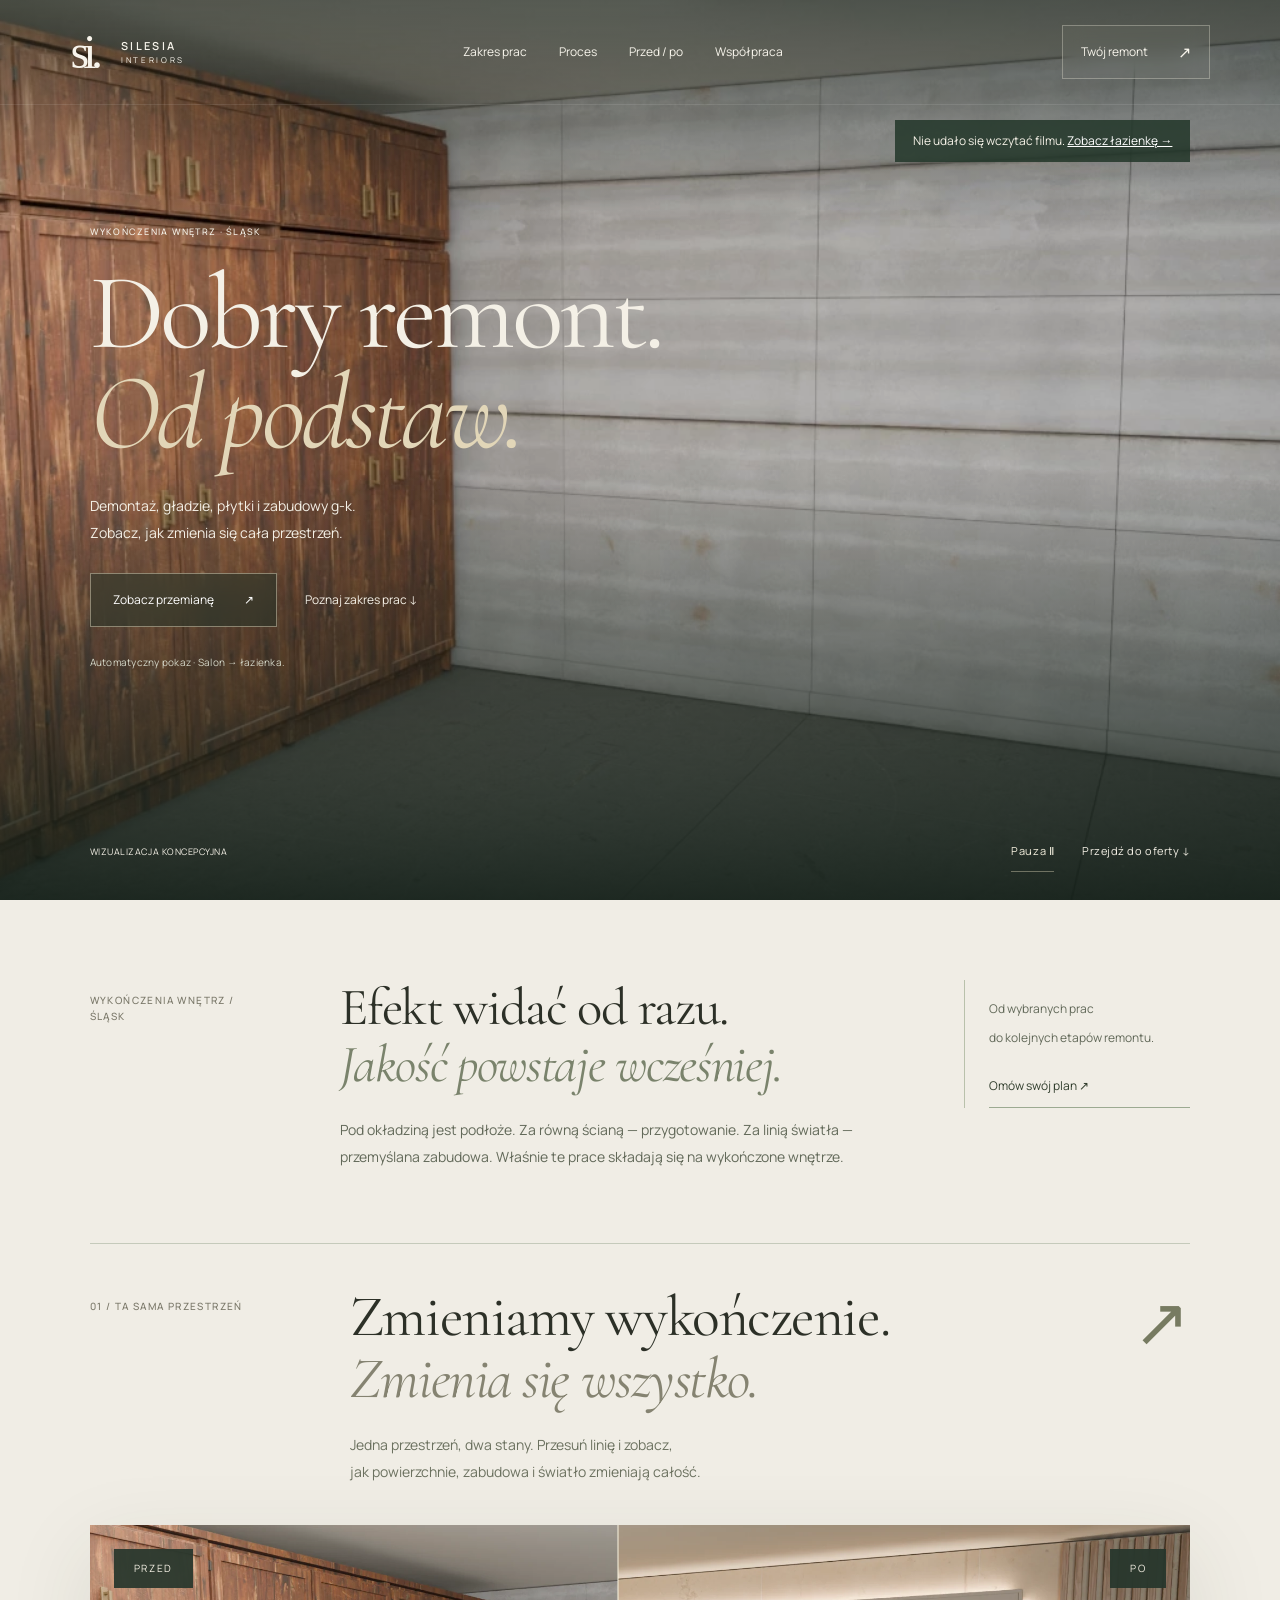
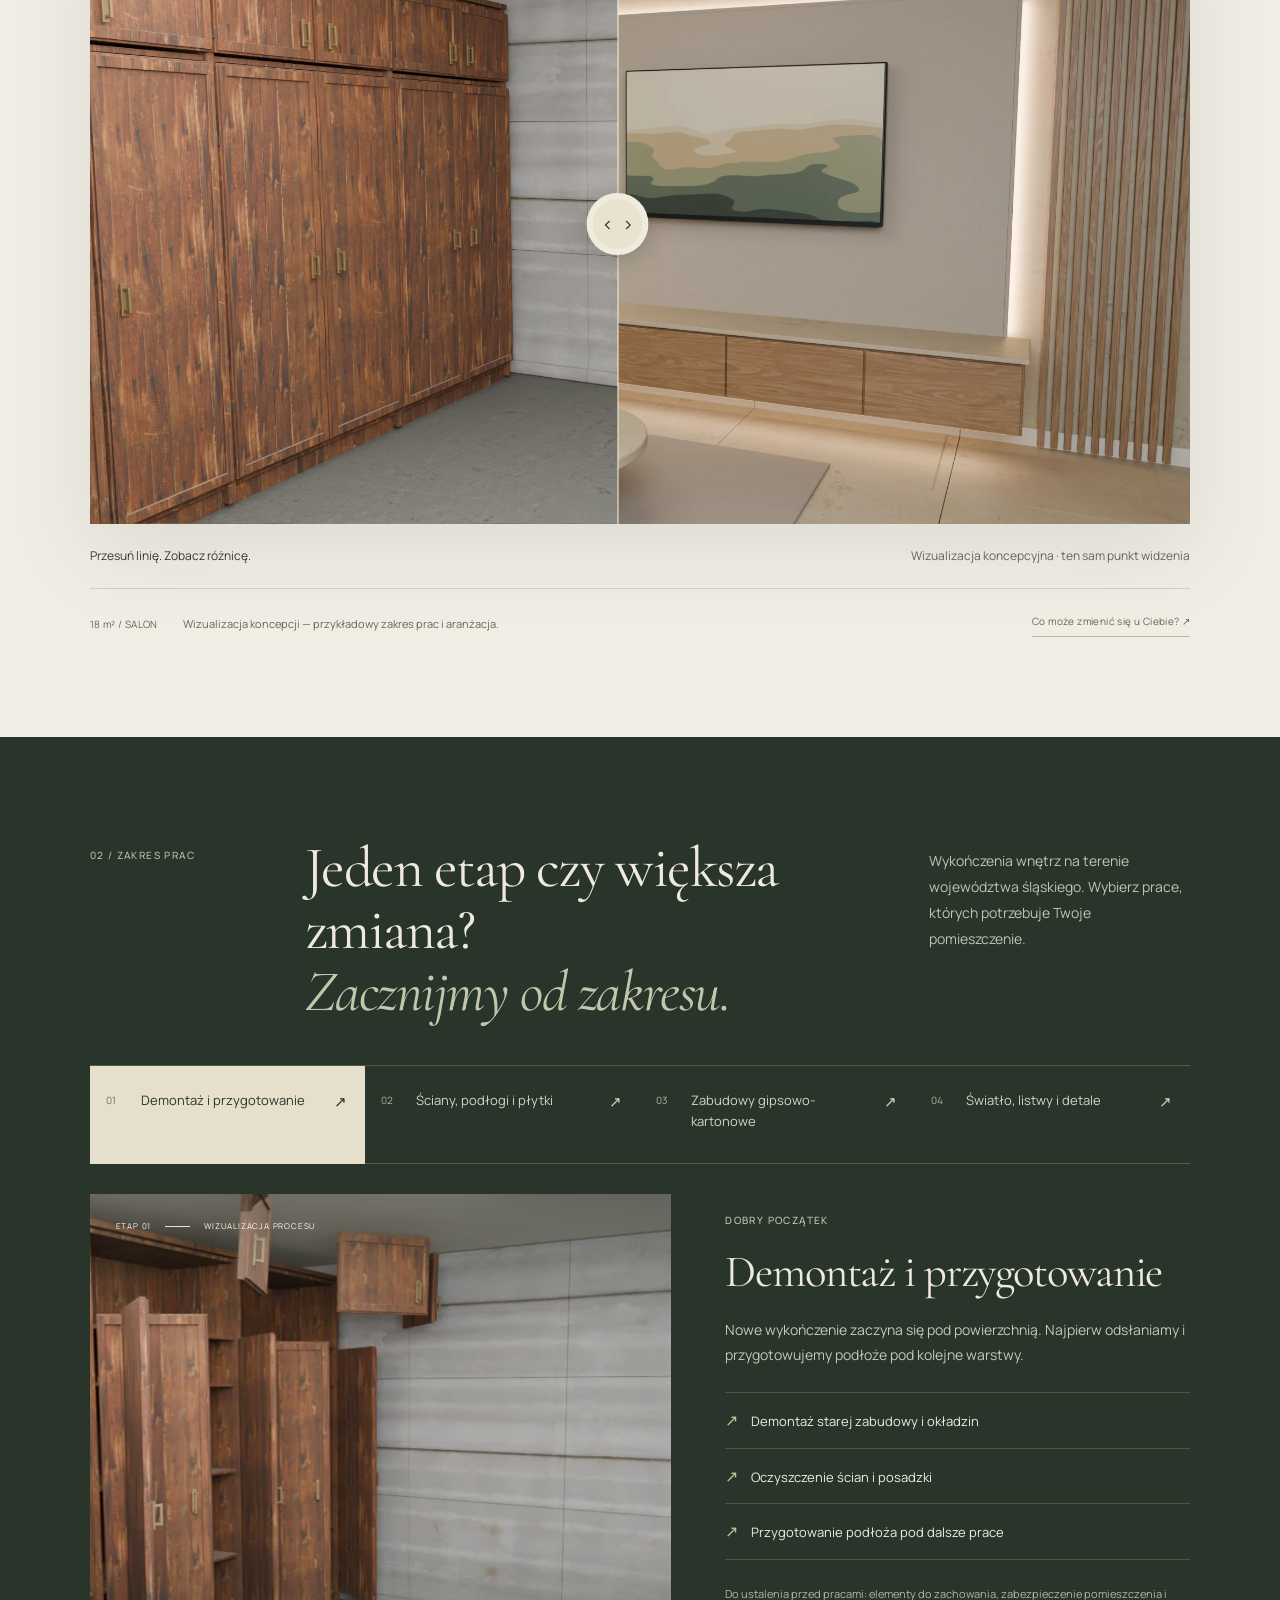
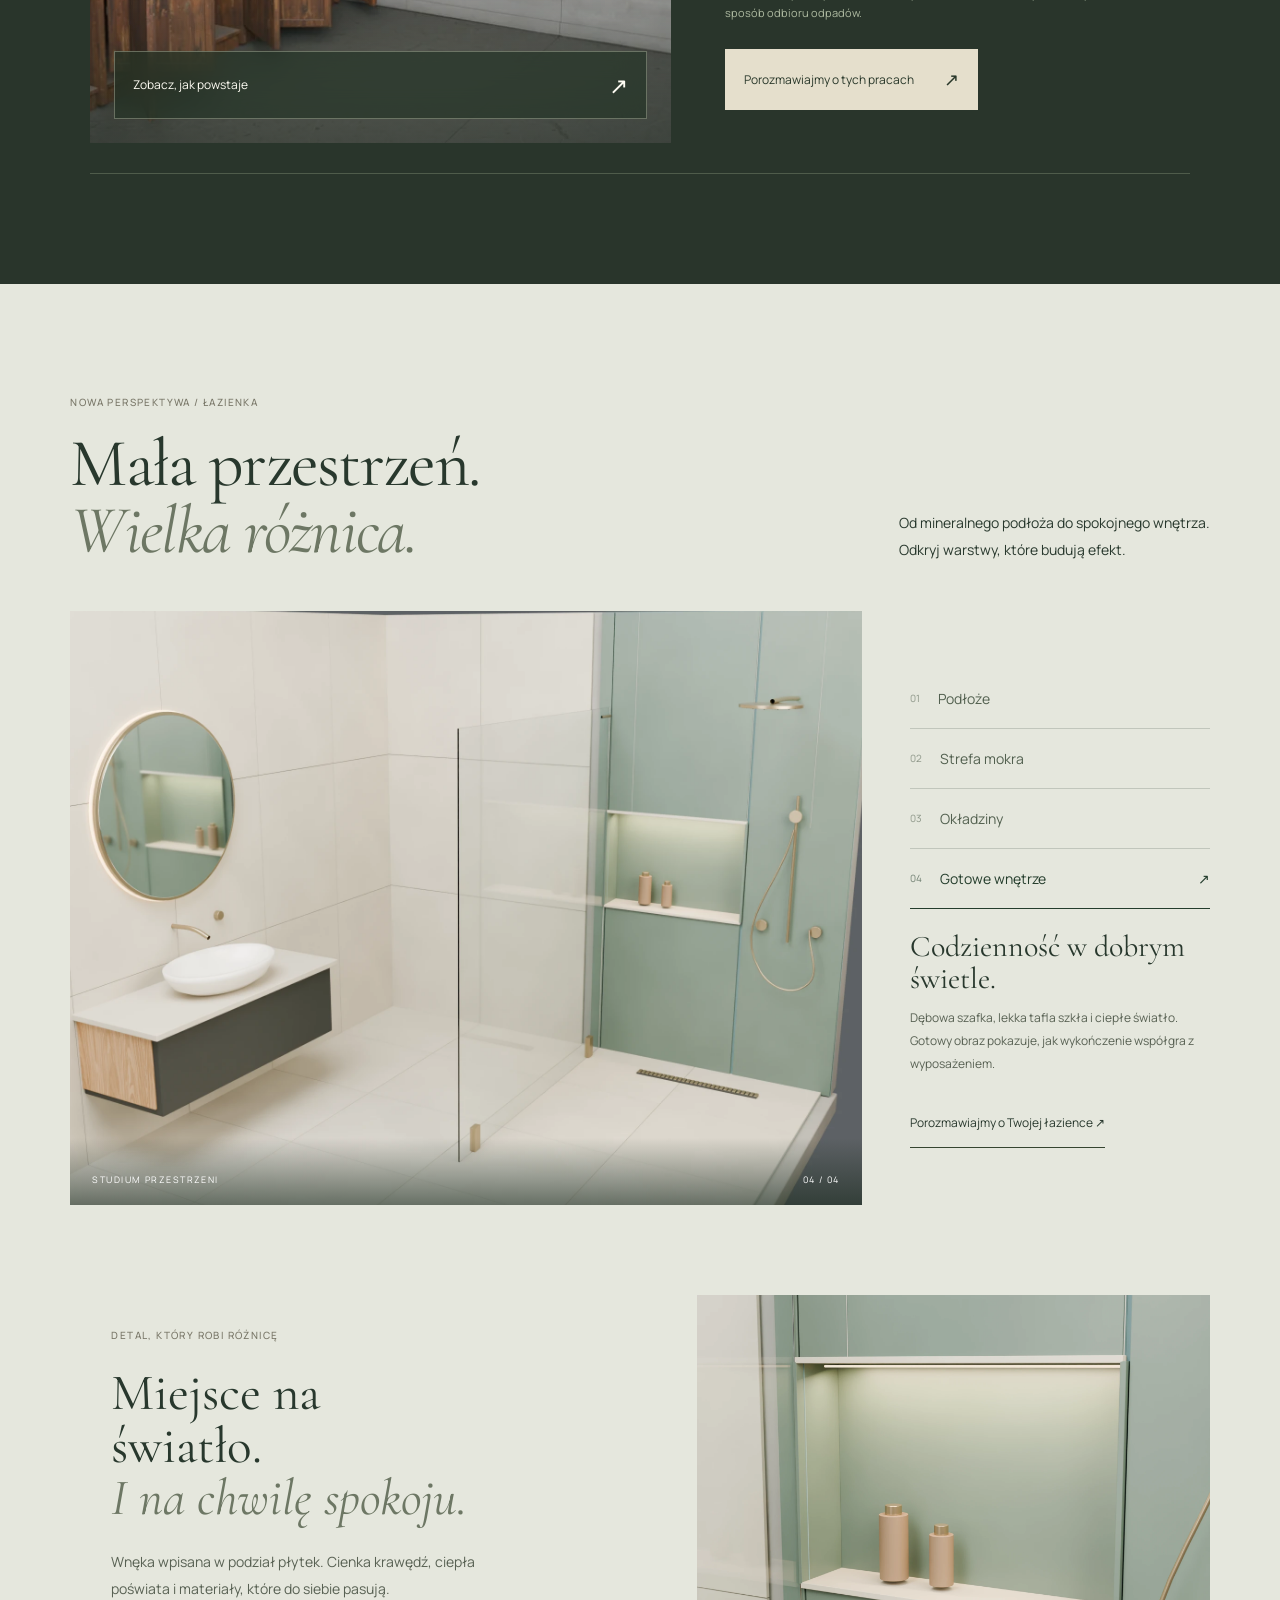
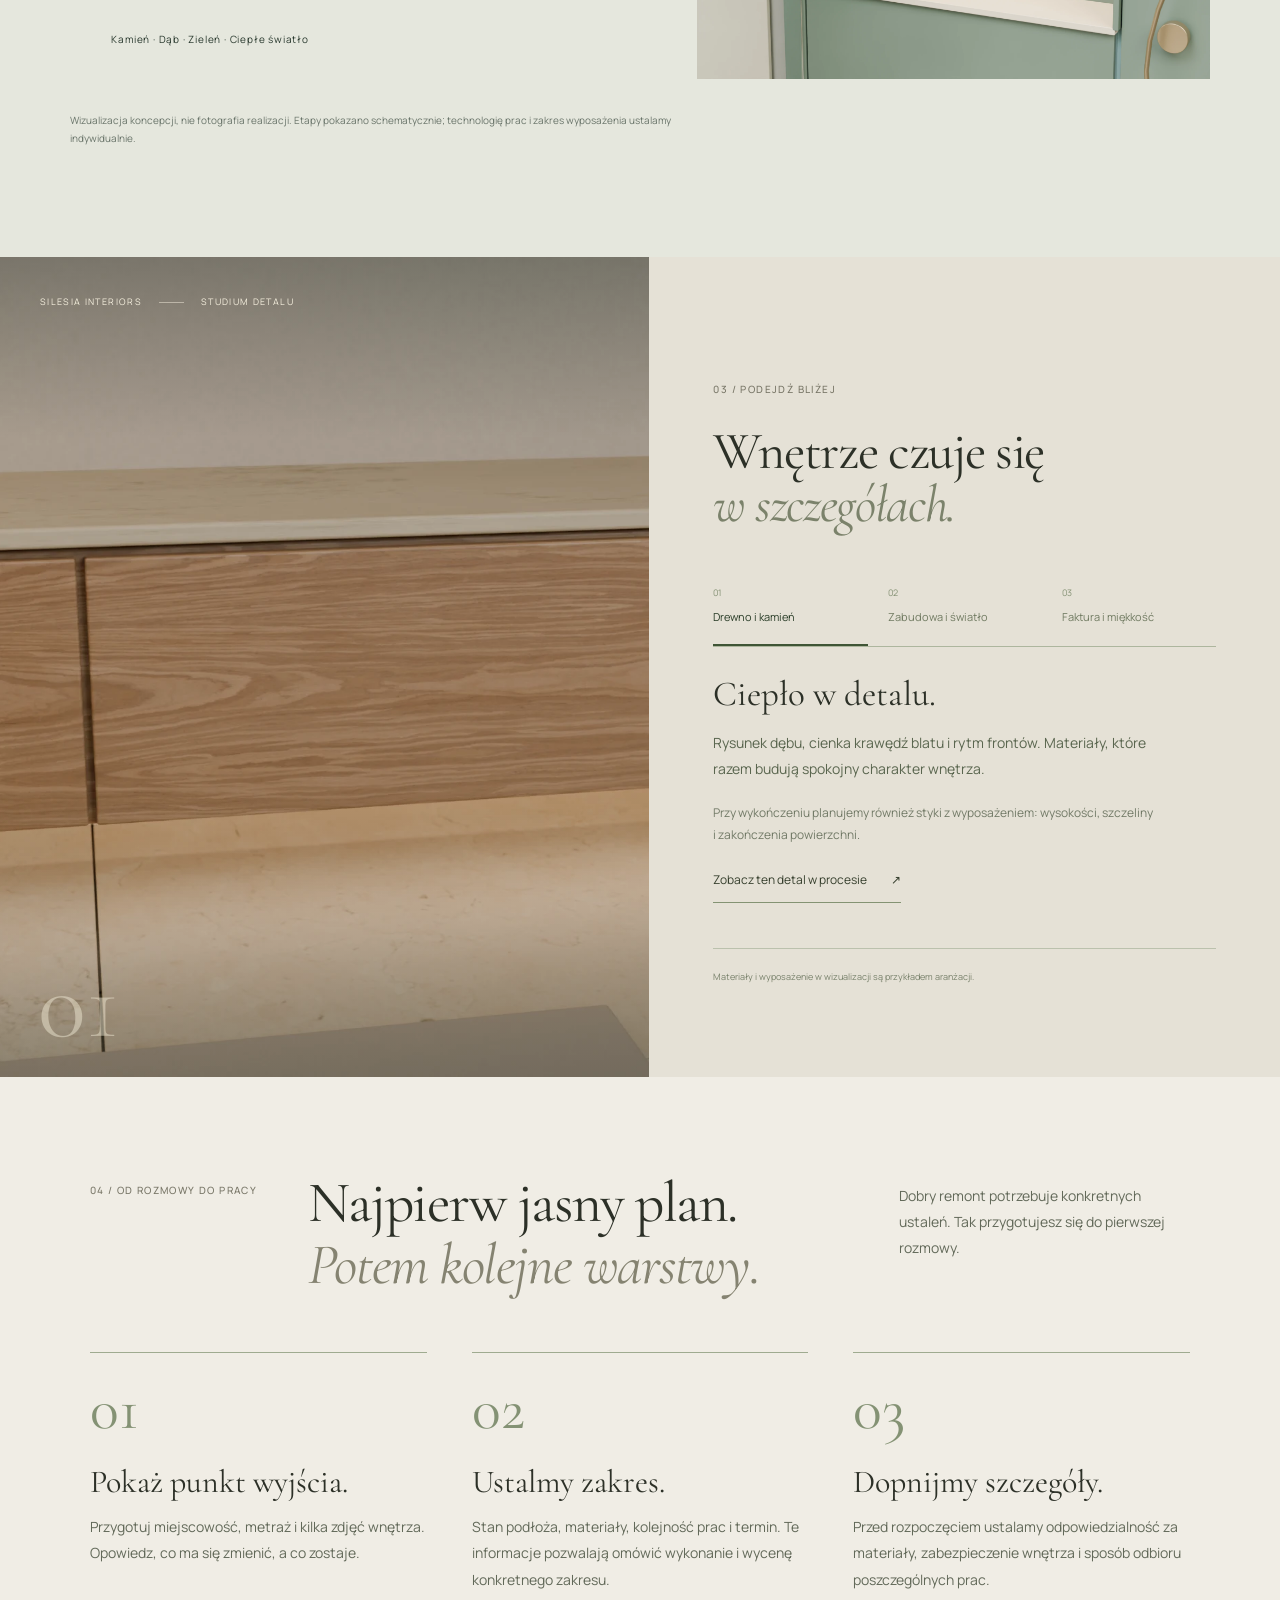
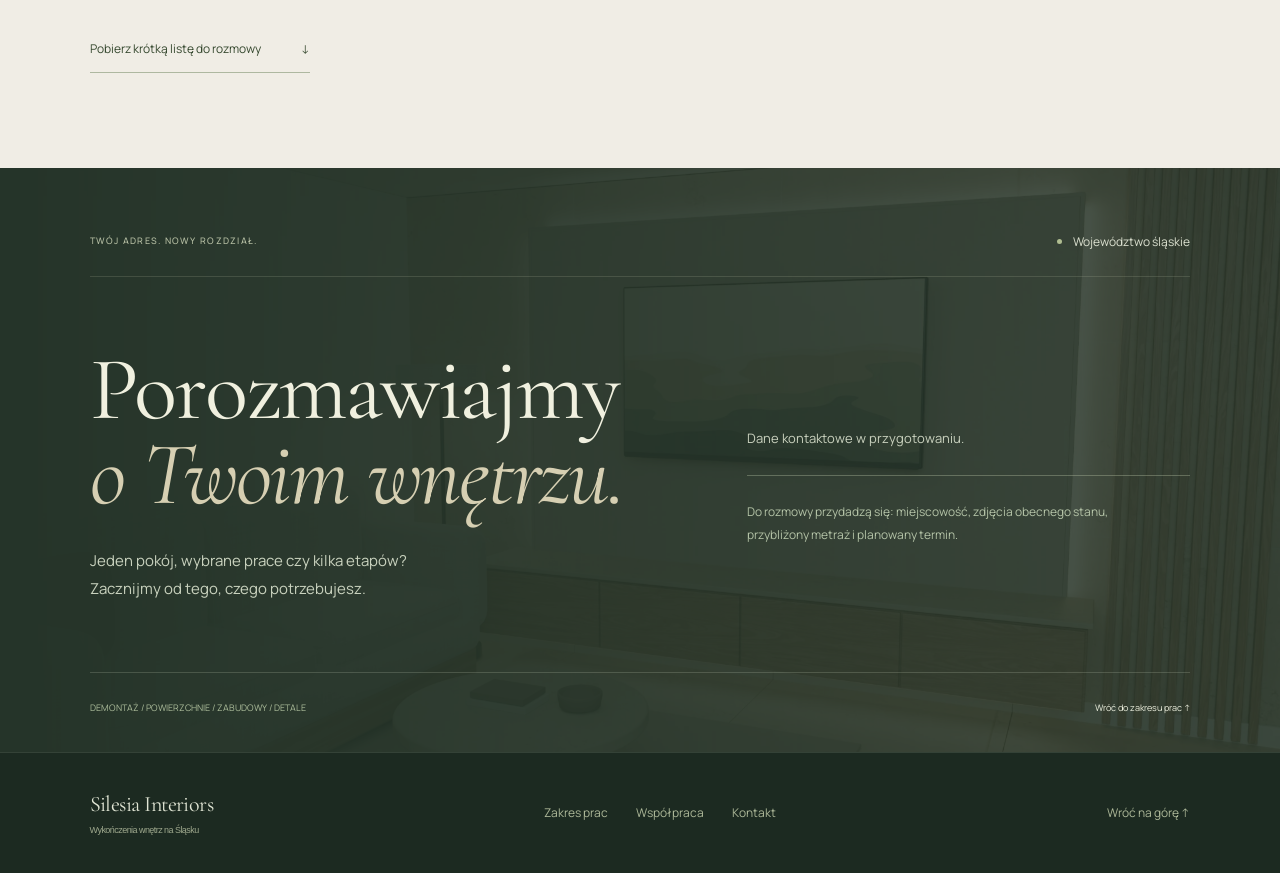
==== commit 447d8e76: "Publish automatic hero with continuous scene transitions" ====
--- a/index.html
+++ b/index.html
@@ -1,4 +1,4 @@
 <!doctype html>
-<html lang="pl"><head><meta charset="UTF-8"/><meta name="viewport" content="width=device-width, initial-scale=1.0"/><meta name="theme-color" content="#232922"/><meta name="description" content="Wykończenia wnętrz na Śląsku. Zobacz proces metamorfozy salonu: od przygotowania podłoża po zabudowę, materiały i oświetlenie."/><link rel="icon" type="image/svg+xml" href="./favicon.svg"/><title>Silesia Interiors — Wykończenia wnętrz na Śląsku</title>  <script type="module" crossorigin src="./assets/index-D1CYhppS.js"></script>
-  <link rel="stylesheet" crossorigin href="./assets/index-v5qtpI8b.css">
+<html lang="pl"><head><meta charset="UTF-8"/><meta name="viewport" content="width=device-width, initial-scale=1.0"/><meta name="theme-color" content="#232922"/><meta name="description" content="Wykończenia wnętrz na Śląsku. Zobacz proces metamorfozy salonu: od przygotowania podłoża po zabudowę, materiały i oświetlenie."/><link rel="icon" type="image/svg+xml" href="./favicon.svg"/><title>Silesia Interiors — Wykończenia wnętrz na Śląsku</title>  <script type="module" crossorigin src="./assets/index-CvNXC-Uu.js"></script>
+  <link rel="stylesheet" crossorigin href="./assets/index-BYnDlEbC.css">
 </head><body><div id="root"></div></body></html>
--- a/assets/index-BYnDlEbC.css
+++ b/assets/index-BYnDlEbC.css
@@ -0,0 +1 @@
+@layer properties{@supports (((-webkit-hyphens:none)) and (not (margin-trim:inline))) or ((-moz-orient:inline) and (not (color:rgb(from red r g b)))){*,:before,:after,::backdrop{--tw-rotate-x:initial;--tw-rotate-y:initial;--tw-rotate-z:initial;--tw-skew-x:initial;--tw-skew-y:initial;--tw-border-style:solid;--tw-shadow:0 0 #0000;--tw-shadow-color:initial;--tw-shadow-alpha:100%;--tw-inset-shadow:0 0 #0000;--tw-inset-shadow-color:initial;--tw-inset-shadow-alpha:100%;--tw-ring-color:initial;--tw-ring-shadow:0 0 #0000;--tw-inset-ring-color:initial;--tw-inset-ring-shadow:0 0 #0000;--tw-ring-inset:initial;--tw-ring-offset-width:0px;--tw-ring-offset-color:#fff;--tw-ring-offset-shadow:0 0 #0000;--tw-blur:initial;--tw-brightness:initial;--tw-contrast:initial;--tw-grayscale:initial;--tw-hue-rotate:initial;--tw-invert:initial;--tw-opacity:initial;--tw-saturate:initial;--tw-sepia:initial;--tw-drop-shadow:initial;--tw-drop-shadow-color:initial;--tw-drop-shadow-alpha:100%;--tw-drop-shadow-size:initial;--tw-outline-style:solid}}}@layer theme{:root,:host{--font-sans:-apple-system, BlinkMacSystemFont, "Segoe UI", Roboto, "Helvetica Neue", "Noto Sans", Arial, sans-serif, "Apple Color Emoji", "Segoe UI Emoji", "Segoe UI Symbol", "Noto Color Emoji";--font-mono:ui-monospace, SFMono-Regular, Menlo, Monaco, Consolas, "Liberation Mono", "Courier New", monospace;--color-black:#000;--color-white:#fff;--spacing:.25rem;--text-xs:.75rem;--text-xs--line-height:calc(1 / .75);--text-sm:.875rem;--text-sm--line-height:calc(1.25 / .875);--text-lg:1.125rem;--text-lg--line-height:calc(1.75 / 1.125);--aspect-video:16 / 9;--default-transition-duration:.15s;--default-transition-timing-function:cubic-bezier(.4, 0, .2, 1);--default-font-family:var(--font-sans);--default-mono-font-family:var(--font-mono)}}@layer base{*,:after,:before,::backdrop{box-sizing:border-box;border:0 solid;margin:0;padding:0}::file-selector-button{box-sizing:border-box;border:0 solid;margin:0;padding:0}html,:host{-webkit-text-size-adjust:100%;tab-size:4;line-height:1.5;font-family:var(--default-font-family,-apple-system, BlinkMacSystemFont, "Segoe UI", Roboto, "Helvetica Neue", "Noto Sans", Arial, sans-serif, "Apple Color Emoji", "Segoe UI Emoji", "Segoe UI Symbol", "Noto Color Emoji");font-feature-settings:var(--default-font-feature-settings,normal);font-variation-settings:var(--default-font-variation-settings,normal);-webkit-tap-highlight-color:transparent}hr{height:0;color:inherit;border-top-width:1px}abbr:where([title]){-webkit-text-decoration:underline dotted;text-decoration:underline dotted}h1,h2,h3,h4,h5,h6{font-size:inherit;font-weight:inherit}a{color:inherit;-webkit-text-decoration:inherit;text-decoration:inherit}b,strong{font-weight:bolder}code,kbd,samp,pre{font-family:var(--default-mono-font-family,ui-monospace, SFMono-Regular, Menlo, Monaco, Consolas, "Liberation Mono", "Courier New", monospace);font-feature-settings:var(--default-mono-font-feature-settings,normal);font-variation-settings:var(--default-mono-font-variation-settings,normal);font-size:1em}small{font-size:80%}sub,sup{vertical-align:baseline;font-size:75%;line-height:0;position:relative}sub{bottom:-.25em}sup{top:-.5em}table{text-indent:0;border-color:inherit;border-collapse:collapse}:-moz-focusring:where(:not(iframe)){outline:auto}progress{vertical-align:baseline}summary{display:list-item}ol,ul,menu{list-style:none}img,svg,video,canvas,audio,iframe,embed,object{vertical-align:middle;display:block}img,video{max-width:100%;height:auto}button,input,select,optgroup,textarea{font:inherit;font-feature-settings:inherit;font-variation-settings:inherit;letter-spacing:inherit;color:inherit;opacity:1;background-color:#0000;border-radius:0}::file-selector-button{font:inherit;font-feature-settings:inherit;font-variation-settings:inherit;letter-spacing:inherit;color:inherit;opacity:1;background-color:#0000;border-radius:0}:where(select:is([multiple],[size])) optgroup{font-weight:bolder}:where(select:is([multiple],[size])) optgroup option{padding-inline-start:20px}::file-selector-button{margin-inline-end:4px}::placeholder{opacity:1}@supports (not ((-webkit-appearance:-apple-pay-button))) or (contain-intrinsic-size:1px){::placeholder{color:currentColor}@supports (color:color-mix(in lab,red,red)){::placeholder{color:color-mix(in oklab,currentcolor 50%,transparent)}}}textarea{resize:vertical}::-webkit-search-decoration{-webkit-appearance:none}::-webkit-date-and-time-value{min-height:1lh;text-align:inherit}::-webkit-datetime-edit{display:inline-flex}::-webkit-datetime-edit-fields-wrapper{padding:0}::-webkit-datetime-edit{padding-block:0}::-webkit-datetime-edit-year-field{padding-block:0}::-webkit-datetime-edit-month-field{padding-block:0}::-webkit-datetime-edit-day-field{padding-block:0}::-webkit-datetime-edit-hour-field{padding-block:0}::-webkit-datetime-edit-minute-field{padding-block:0}::-webkit-datetime-edit-second-field{padding-block:0}::-webkit-datetime-edit-millisecond-field{padding-block:0}::-webkit-datetime-edit-meridiem-field{padding-block:0}::-webkit-calendar-picker-indicator{line-height:1}:-moz-ui-invalid{box-shadow:none}button,input:where([type=button],[type=reset],[type=submit]){appearance:button}::file-selector-button{appearance:button}::-webkit-inner-spin-button{height:auto}::-webkit-outer-spin-button{height:auto}[hidden]:where(:not([hidden=until-found])){display:none!important}}@layer components;@layer utilities{.invisible{visibility:hidden}.visible{visibility:visible}.absolute{position:absolute}.fixed{position:fixed}.static{position:static}.mt-4{margin-top:calc(var(--spacing) * 4)}.mt-6{margin-top:calc(var(--spacing) * 6)}.mr-2{margin-right:calc(var(--spacing) * 2)}.block{display:block}.flex{display:flex}.grid{display:grid}.hidden{display:none}.table{display:table}.aspect-video{aspect-ratio:var(--aspect-video)}.h-auto{height:auto}.w-full{width:100%}.grow{flex-grow:1}.transform{transform:var(--tw-rotate-x,) var(--tw-rotate-y,) var(--tw-rotate-z,) var(--tw-skew-x,) var(--tw-skew-y,)}.cursor-pointer{cursor:pointer}.resize{resize:both}.grid-cols-2{grid-template-columns:repeat(2,minmax(0,1fr))}.flex-wrap{flex-wrap:wrap}.items-baseline{align-items:baseline}.justify-between{justify-content:space-between}.gap-2{gap:calc(var(--spacing) * 2)}.rounded{border-radius:.25rem}.border{border-style:var(--tw-border-style);border-width:1px}.border-\[\#34362f\]{border-color:#34362f}.border-black\/15{border-color:#00000026}@supports (color:color-mix(in lab,red,red)){.border-black\/15{border-color:color-mix(in oklab,var(--color-black) 15%,transparent)}}.bg-\[\#34362f\]{background-color:#34362f}.bg-\[\#d7d4cd\]{background-color:#d7d4cd}.px-4{padding-inline:calc(var(--spacing) * 4)}.py-3{padding-block:calc(var(--spacing) * 3)}.text-left{text-align:left}.text-lg{font-size:var(--text-lg);line-height:var(--tw-leading,var(--text-lg--line-height))}.text-sm{font-size:var(--text-sm);line-height:var(--tw-leading,var(--text-sm--line-height))}.text-xs{font-size:var(--text-xs);line-height:var(--tw-leading,var(--text-xs--line-height))}.text-white{color:var(--color-white)}.opacity-60{opacity:.6}.opacity-65{opacity:.65}.shadow{--tw-shadow:0 1px 3px 0 var(--tw-shadow-color,#0000001a), 0 1px 2px -1px var(--tw-shadow-color,#0000001a);box-shadow:var(--tw-inset-shadow),var(--tw-inset-ring-shadow),var(--tw-ring-offset-shadow),var(--tw-ring-shadow),var(--tw-shadow)}.ring{--tw-ring-shadow:var(--tw-ring-inset,) 0 0 0 calc(1px + var(--tw-ring-offset-width)) var(--tw-ring-color,currentcolor);box-shadow:var(--tw-inset-shadow),var(--tw-inset-ring-shadow),var(--tw-ring-offset-shadow),var(--tw-ring-shadow),var(--tw-shadow)}.blur{--tw-blur:blur(8px);filter:var(--tw-blur,) var(--tw-brightness,) var(--tw-contrast,) var(--tw-grayscale,) var(--tw-hue-rotate,) var(--tw-invert,) var(--tw-saturate,) var(--tw-sepia,) var(--tw-drop-shadow,)}.transition{transition-property:color,background-color,border-color,outline-color,text-decoration-color,fill,stroke,--tw-gradient-from,--tw-gradient-via,--tw-gradient-to,opacity,box-shadow,transform,translate,scale,rotate,filter,-webkit-backdrop-filter,backdrop-filter,display,content-visibility,overlay,pointer-events;transition-timing-function:var(--tw-ease,var(--default-transition-timing-function));transition-duration:var(--tw-duration,var(--default-transition-duration))}.transition-colors{transition-property:color,background-color,border-color,outline-color,text-decoration-color,fill,stroke,--tw-gradient-from,--tw-gradient-via,--tw-gradient-to;transition-timing-function:var(--tw-ease,var(--default-transition-timing-function));transition-duration:var(--tw-duration,var(--default-transition-duration))}@media(hover:hover){.hover\:bg-black\/5:hover{background-color:#0000000d}@supports (color:color-mix(in lab,red,red)){.hover\:bg-black\/5:hover{background-color:color-mix(in oklab,var(--color-black) 5%,transparent)}}}.focus-visible\:outline-2:focus-visible{outline-style:var(--tw-outline-style);outline-width:2px}.focus-visible\:outline-offset-2:focus-visible{outline-offset:2px}.focus-visible\:outline-\[\#78694b\]:focus-visible{outline-color:#78694b}@media(min-width:48rem){.md\:grid-cols-4{grid-template-columns:repeat(4,minmax(0,1fr))}}}:root{color:#2c3027;font-synthesis:none;text-rendering:optimizelegibility;background:#f4f1e9;font-family:Arial,Helvetica,sans-serif}*{box-sizing:border-box}body{min-width:320px;margin:0}a{color:inherit;text-decoration:none}button,input{font:inherit}button{cursor:pointer;color:inherit}button:disabled{cursor:wait}a:focus-visible,button:focus-visible,input:focus-visible{outline-offset:6px;outline:2px solid #ac854a}img{width:100%;height:auto;display:block}p,h1,h2,h3{margin:0}section{scroll-margin-top:0}::selection{color:#20251f;background:#cbb78e}.skip-link{z-index:30;background:#fff;padding:15px;position:fixed;top:-100px;left:16px}.skip-link:focus{top:12px}.eyebrow{letter-spacing:.17em;font-size:10px;font-weight:500;line-height:1.6}.muted{color:#797768}h2{letter-spacing:-.043em;font-family:Georgia,Times New Roman,serif;font-size:clamp(36px,4.4vw,70px);font-weight:400;line-height:1.08}h2 em{color:#858371;font-weight:400}.section-shell{max-width:1520px;margin:auto;padding:115px 7%}.site-header{z-index:5;color:#f8f5ec;justify-content:space-between;align-items:center;gap:30px;width:100%;height:110px;padding:0 5%;display:flex;position:absolute;top:0;left:0}.brand{letter-spacing:.21em;align-items:center;gap:16px;font-size:11px;font-weight:600;line-height:1.5;display:flex}.brand small{letter-spacing:.33em;font-size:8px;font-weight:400;display:block}.brand-symbol{letter-spacing:-.12em;margin-right:8px;font-family:Georgia,serif;font-size:48px;font-weight:400;line-height:1}.site-header nav{gap:32px;font-size:11px;display:flex}.site-header nav a,.site-header nav button{background:0 0;border:0;padding:12px 0}.site-header nav a:hover,.site-header nav button:hover{border-bottom:1px solid #f6f1e3}.header-contact{border-bottom:1px solid #c7c4b780;padding:12px 0;font-size:11px}.header-contact span{margin-left:32px;font-size:16px}.renovation-scroll{background:#252921;height:950svh}.cinema-stage{isolation:isolate;color:#f7f4ec;background:#252921;outline:none;height:100svh;min-height:480px;position:sticky;top:0;overflow:hidden}.renovation-video,.cinema-opening,.cinema-finale{object-fit:cover;object-position:center;width:100%;height:100%;position:absolute;inset:0}.cinema-opening,.cinema-finale{pointer-events:none}.cinema-shade{pointer-events:none;background:linear-gradient(#0000 67%,#141a13ed),linear-gradient(#161d1766,#0000 20%);position:absolute;inset:0}.is-intro .cinema-shade,.is-outro .cinema-shade{background:linear-gradient(90deg,#111a12d6,#111a1260 43%,#0000 78%),linear-gradient(#111a1266,#0000 25%),linear-gradient(#0000 76%,#111a1280)}.cinema-intro{position:absolute;top:21%;left:7%;right:35%}.cinema-intro .eyebrow{font-size:9px}.cinema-intro .eyebrow>span{vertical-align:middle;background:#cccbb8;width:27px;height:1px;margin-right:12px;display:inline-block}.cinema-intro h1{letter-spacing:-.055em;margin:26px 0;font-family:Georgia,Times New Roman,serif;font-size:clamp(68px,7.9vw,126px);font-weight:400;line-height:.94}.cinema-intro h1 em{color:#d3d4b8;font-weight:400}.intro-description{color:#e3e4d6;font-size:14px;line-height:1.9}.film-cta{color:#f6f4e9;background:0 0;border:0;border-bottom:1px solid #e2e2ce;align-items:center;gap:50px;margin-top:24px;padding:17px 0 12px;font-size:12px;display:inline-flex}.film-cta span{font-size:24px;font-weight:300}.film-cta:hover{color:#fff;border-color:#fff}.intro-bottom{letter-spacing:.15em;color:#e1e2d0;justify-content:space-between;align-items:center;gap:24px;font-size:8px;display:flex;position:absolute;bottom:30px;left:7%;right:5%}.intro-bottom b{vertical-align:middle;margin-left:30px;font-size:22px;font-weight:400}.intro-bottom a{letter-spacing:.04em;font-size:9px}.cinema-top{justify-content:space-between;align-items:center;gap:24px;display:flex;position:absolute;top:24px;left:5%;right:5%}.cinema-brand{letter-spacing:-.13em;font:40px/.8 Georgia,serif}.cinema-brand span{color:#cbd0b4}.film-label{letter-spacing:.19em;border-left:1px solid #eec5;margin-right:auto;padding-left:24px;font-size:8px}.scene-modes{gap:20px;display:flex}.scene-modes button{letter-spacing:.04em;color:#e5e5d4;background:0 0;border:0;border-bottom:1px solid #0000;padding:9px 0;font-size:9px}.scene-modes button[aria-pressed=true]{color:#fff;border-color:#f1f1dd}.film-story{pointer-events:none;align-items:flex-end;gap:30px;display:flex;position:absolute;bottom:113px;left:6%;right:6%}.story-number{color:#d7dbbf;white-space:nowrap;padding-bottom:7px;font:48px/1 Georgia,serif}.story-number>span{color:#b1b8a1;font:10px Arial}.story-copy .eyebrow{color:#d0d5bb;margin-bottom:14px;font-size:8px}.story-copy h2{letter-spacing:-.04em;margin-bottom:12px;font-size:clamp(32px,3.5vw,55px)}.story-copy>p:last-child{color:#e0e4d5;font-size:12px;line-height:1.7}.film-skip{white-space:nowrap;pointer-events:auto;border-bottom:1px solid #dadfc37a;margin:0 0 5px auto;padding-bottom:10px;font-size:10px}.film-skip span{margin-left:25px;font-size:18px}.chapter-nav{gap:14px;display:flex;position:absolute;bottom:28px;left:6%;right:6%}.chapter-nav button{text-align:left;color:#c6cdb4;background:0 0;border:0;flex:1;padding:0;font-size:9px}.chapter-nav button[aria-current]{color:#fff}.chapter-track{background:#ecf0dd36;width:100%;height:2px;margin-bottom:15px;display:block}.chapter-track i{background:#e5edcb;height:100%;display:block}.chapter-index{opacity:.55;margin-right:9px;font-size:8px}.chapter-nav button:hover .chapter-track{background:#ecf0dd80}.scene-marker{pointer-events:none;filter:drop-shadow(0 1px 5px #1118);align-items:center;gap:0;display:flex;position:absolute}.scene-marker i{background:#fafbea;border-radius:50%;width:8px;height:8px;box-shadow:0 0 0 5px #ffffff24}.scene-marker:after{content:"";background:#fbfcea99;order:1;width:35px;height:1px}.scene-marker span{letter-spacing:.02em;white-space:nowrap;background:#283021d9;border:1px solid #f0f3da50;order:2;padding:9px 12px;font-size:9px}.reveal-label{justify-content:space-between;align-items:center;gap:20px;display:flex;position:absolute;bottom:10%;left:7%;right:7%}.reveal-label span{font:clamp(22px,3vw,44px)/1.2 Georgia,serif}.reveal-label b{letter-spacing:.2em;font-size:10px;font-weight:400}.cinema-outro{position:absolute;top:31%;left:7%}.cinema-outro h2{margin-top:25px;font-size:clamp(80px,10vw,150px);line-height:.93}.cinema-outro h2 em{color:#d3d4b8}.film-loading{z-index:2;background:#222b1ee6;padding:10px 14px;font-size:10px;position:absolute;top:88px;right:6%}.film-error{height:100%}.film-error img{object-fit:cover;height:100%}.film-error p{z-index:3;background:#20281c;padding:25px;position:absolute;top:45%;left:7%;right:7%}.film-error a{text-decoration:underline}.renovation-player .cinema-stage{position:relative}.is-player .renovation-video{object-fit:contain;z-index:1;height:calc(100% - 320px);inset:95px 0 225px}.is-player .cinema-shade{display:none}.is-player .film-story{bottom:115px}.is-player .story-copy h2{font-size:34px}.static-hero{position:relative}.is-player .cinema-top{top:30px;left:5%}.is-player .cinema-brand{display:none}.is-player .film-label{border:0;padding-left:0}.section-heading{grid-template-columns:.55fr 1.8fr auto;align-items:start;gap:30px;margin-bottom:60px;display:grid}.section-heading .eyebrow{padding-top:12px}.section-heading h2{font-size:clamp(35px,4vw,62px)}.section-heading div>p{color:#777b6c;margin-top:22px;font-size:14px;line-height:1.9}.section-symbol{color:#777b61;font-size:68px;font-weight:300;line-height:1}.comparison-image{aspect-ratio:16/9;background:#ddd8ce;position:relative;overflow:hidden}.comparison-image img{object-fit:cover;width:100%;height:100%;position:absolute;inset:0}.comparison-label{letter-spacing:.17em;color:#30382b;pointer-events:none;background:#f4f1e9e8;padding:10px 16px;font-size:9px;position:absolute;top:24px}.before-label{left:24px}.after-label{right:24px}.comparison-divider{pointer-events:none;background:#f8f6ee;width:1px;position:absolute;top:0;bottom:0;transform:translate(-.5px)}.comparison-divider span{color:#444c3b;background:#f4f2ec;border-radius:50%;place-items:center;width:52px;height:52px;font-size:19px;display:grid;position:absolute;top:50%;left:50%;transform:translate(-50%,-50%);box-shadow:0 2px 20px #0002}.comparison-range{opacity:0;cursor:ew-resize;width:100%;height:100%;margin:0;position:absolute;inset:0}.comparison-image:has(input:focus-visible){outline-offset:5px;outline:3px solid #977c52}.comparison-caption{color:#777b6c;justify-content:space-between;gap:20px;margin-top:17px;font-size:10px;line-height:1.6;display:flex}.comparison-caption label{color:#333c2d}.result-notes{letter-spacing:.12em;color:#808271;border-top:1px solid #d2d2c1;justify-content:space-between;gap:25px;margin-top:35px;padding-top:35px;font-size:8px;display:flex}.detail-section{background:#e7e5da}.details-heading{grid-template-columns:.6fr 1.3fr .8fr;align-items:end;gap:35px;margin-bottom:55px;display:grid}.details-heading .eyebrow{align-self:start;padding-top:10px}.details-heading h2{font-size:clamp(35px,3.6vw,55px)}.details-heading>p:last-child{color:#727968;font-size:14px;line-height:1.9}.detail-grid{grid-template-columns:repeat(3,1fr);gap:30px;display:grid}.material-detail:nth-child(2){padding-top:80px}.material-detail:nth-child(3){padding-top:35px}.detail-shot{background:0 0;border:0;width:100%;padding:0;display:block;position:relative;overflow:hidden}.detail-shot img{aspect-ratio:4/5;object-fit:cover;transition:transform .7s}.detail-shot:hover img{transform:scale(1.04)}.detail-open{color:#383e2c;background:#f2f0e4e6;padding:10px 12px;font-size:9px;position:absolute;bottom:15px;right:15px}.material-caption{gap:25px;margin-top:22px;display:flex}.material-caption>span{color:#8d8b76;padding-top:6px;font-size:9px}.material-caption h3{letter-spacing:-.025em;font:27px/1.2 Georgia,serif}.material-caption p{color:#7c7f6d;margin-top:9px;font-size:12px;line-height:1.7}.services-section{grid-template-columns:1fr 1.4fr;gap:100px;display:grid}.services-intro h2{margin-top:26px;font-size:clamp(42px,4.5vw,67px)}.services-intro>p:not(.eyebrow){color:#7b806d;margin-top:25px;font-size:12px;line-height:1.9}.services-symbol{color:#858b71;margin-top:40px;font-size:80px;line-height:1;display:block}.service-row{text-align:left;background:0 0;border:0;border-top:1px solid #c8ccb9;align-items:flex-start;gap:25px;width:100%;padding:30px 0;display:flex}.service-row:last-child{border-bottom:1px solid #c8ccb9}.service-number{color:#939682;padding-top:6px;font-size:9px;line-height:2}.service-row h3{letter-spacing:-.025em;font:27px/1.25 Georgia,serif}.service-row p{color:#797e6b;max-width:370px;margin-top:12px;font-size:13px;line-height:1.9}.service-action{color:#8d8e7a;margin-top:16px;font-size:9px;display:block}.service-arrow{color:#777e61;margin-left:auto;font-size:24px;line-height:1.5;transition:transform .2s}.service-row:hover .service-arrow{transform:translate(3px,-3px)}.service-row:hover h3{color:#727e55}.contact-section{color:#f0f0df;background:#303a2a}.contact-section .eyebrow{color:#b4bda2;font-size:9px}.contact-layout{justify-content:space-between;align-items:flex-end;gap:40px;margin-top:38px;display:flex}.contact-layout h2{font-size:clamp(42px,6.7vw,100px);line-height:1.04}.contact-layout h2 em{color:#b4bba0}.contact-info{color:#c3c9b1;max-width:280px;padding-bottom:5px;font-size:12px;line-height:1.8}.contact-location{color:#edf0db;margin-bottom:18px;font-size:17px;display:block}.contact-rule{background:#b2bc9570;width:100%;height:1px;margin:25px 0;display:block}.contact-note{color:#a0ac8d;font-size:9px}.site-footer{color:#acb798;background:#222b1e;justify-content:space-between;align-items:center;gap:25px;padding:40px 7%;font-size:10px;display:flex}.footer-brand{color:#e0e5d4;font:22px Georgia,serif}.footer-brand span{color:#9fa98e;margin-top:8px;font:9px Arial;display:block}.site-footer>span{color:#82916f;font:italic 21px Georgia,serif}@media(min-width:1600px){.cinema-intro{top:22%}}@media(max-width:1000px){.section-shell{padding:80px 6%}.section-heading{grid-template-columns:.5fr 1.8fr}.section-symbol{display:none}.details-heading{grid-template-columns:1fr 1fr}.details-heading .eyebrow{grid-column:1/-1}.detail-grid{gap:20px}.material-caption{gap:14px}.material-caption h3{font-size:23px}.services-section{gap:50px}.service-row{gap:15px}.service-row h3{font-size:23px}.site-header{gap:20px;height:90px}.site-header nav{gap:20px}.cinema-intro{top:23%;right:30%}.cinema-intro h1{font-size:88px}.story-number{display:none}.film-story{bottom:108px}.chapter-nav{gap:10px}.chapter-index{display:none}.chapter-nav button{font-size:8px}.story-copy h2{font-size:42px}.story-copy>p:last-child{max-width:490px}.film-skip{font-size:9px}.cinema-outro h2{font-size:110px}.header-contact span{margin-left:15px}}@media(max-width:600px){.site-header{gap:12px;height:85px;padding:0 6%}.brand{gap:9px;font-size:9px}.brand small{font-size:7px}.brand-symbol{margin-right:4px;font-size:39px}.site-header nav{display:none}.header-contact{font-size:10px}.header-contact span{margin-left:12px}.renovation-scroll{height:870svh}.cinema-stage{min-height:480px}.renovation-scroll .renovation-video{object-fit:cover;height:66%;transition:object-position .35s ease-out;top:12%}.cinema-opening{clip-path:none!important}.cinema-stage:not(.is-intro):not(.is-outro) .cinema-shade{background:linear-gradient(#0000 53%,#252921 81%),linear-gradient(#252921 16%,#0000 34%)}.cinema-intro{top:23%;left:7%;right:7%}.cinema-intro h1{margin:25px 0;font-size:clamp(66px,18vw,91px);line-height:.95}.cinema-intro .eyebrow{letter-spacing:.12em;font-size:7px}.cinema-intro .eyebrow>span{width:18px;margin-right:8px}.intro-description{font-size:13px}.film-cta{gap:35px;margin-top:18px;padding-top:12px;font-size:11px}.intro-bottom{letter-spacing:.09em;font-size:7px;bottom:25px;left:7%;right:7%}.intro-bottom b{margin-left:10px;font-size:19px}.intro-bottom a{text-align:right;max-width:120px;font-size:7px;line-height:1.7}.cinema-top{gap:17px;top:27px;left:7%;right:7%}.cinema-brand{font-size:34px}.film-label{display:none}.scene-modes{gap:15px}.scene-modes button{font-size:8px}.film-story{display:block;bottom:115px;left:7%;right:7%}.story-copy .eyebrow{margin-bottom:12px;font-size:7px}.story-copy h2{max-width:320px;margin-bottom:12px;font-size:33px;line-height:1.08}.story-copy>p:last-child{max-width:310px;font-size:12px;line-height:1.7}.film-skip{display:none}.chapter-nav{gap:8px;bottom:40px;left:7%;right:7%}.chapter-name{display:none}.chapter-index{text-align:center;opacity:.65;margin:0;font-size:9px;display:block}.chapter-track{margin-bottom:13px}.chapter-nav button{min-height:44px}.scene-marker span{padding:8px;font-size:8px}.scene-marker:after{width:18px}.scene-marker i{width:5px;height:5px}.cinema-outro{top:28%;left:7%}.cinema-outro .eyebrow{letter-spacing:.11em;font-size:7px}.cinema-outro h2{margin-top:30px;font-size:98px}.reveal-label{display:block;bottom:18%}.reveal-label span{max-width:270px;font-size:30px;display:block}.reveal-label b{margin-top:20px;font-size:8px;display:block}.is-player .cinema-top{top:27px;left:7%}.is-player .renovation-video{height:calc(100% - 330px);inset:75px 0 255px}.is-player .film-story{bottom:107px}.is-player .story-copy h2{font-size:27px}.section-shell{padding:65px 7%}.section-heading{margin-bottom:32px;display:block}.section-heading h2{margin-top:24px;font-size:35px}.section-heading div>p{margin-top:20px;font-size:13px}.eyebrow{font-size:8px}.desktop-break{display:none}.comparison-image{aspect-ratio:4/3;margin-left:-8.14%;margin-right:-8.14%}.comparison-image img{object-position:54% center}.comparison-label{padding:8px 11px;font-size:8px;top:14px}.before-label{left:15px}.after-label{right:15px}.comparison-divider span{width:40px;height:40px}.comparison-caption{gap:20px;font-size:9px}.comparison-caption span{text-align:right;max-width:155px}.result-notes{gap:20px;margin-top:25px;padding-top:23px;font-size:7px;line-height:1.7}.result-notes span:nth-child(2){display:none}.result-notes span:last-child{text-align:right;margin-left:auto}.details-heading{margin-bottom:35px;display:block}.details-heading h2{margin-top:23px;font-size:36px}.details-heading>p:last-child{margin-top:20px;font-size:13px}.detail-grid{grid-template-columns:1fr 1fr;gap:34px 18px}.material-detail:nth-child(2){padding-top:45px}.material-detail:nth-child(3){grid-column:1/-1;grid-template-columns:1fr 1fr;align-items:center;gap:18px;padding-top:0;display:grid}.material-caption{gap:10px;margin-top:15px}.material-caption h3{font-size:22px}.material-caption p{margin-top:7px;font-size:11px;line-height:1.7}.material-caption>span{padding-top:6px;font-size:7px}.material-detail:nth-child(3) .material-caption{margin:0;display:block}.material-detail:nth-child(3) .material-caption>span{margin-bottom:12px;display:block}.detail-open{padding:6px 8px;font-size:7px;line-height:1.5;bottom:7px;right:7px}.services-section{grid-template-columns:1fr;gap:33px}.services-intro h2{margin-top:22px;font-size:45px}.services-intro>p:not(.eyebrow){margin-top:22px;font-size:11px}.services-symbol{display:none}.service-row{gap:18px;padding:25px 0}.service-row h3{font-size:25px;line-height:1.16}.service-row p{font-size:13px}.service-action,.service-number{font-size:8px}.service-arrow{font-size:20px}.contact-section .eyebrow{font-size:7px}.contact-layout{margin-top:27px;display:block}.contact-layout h2{font-size:clamp(39px,12vw,47px)}.contact-info{max-width:none;margin-top:40px;font-size:11px}.contact-location{margin-bottom:12px;font-size:16px}.contact-rule{margin:22px 0}.site-footer{align-items:flex-start;padding:32px 7%;font-size:9px}.footer-brand{font-size:20px}.footer-brand span{font-size:8px}.site-footer>span{display:none}}@media(max-height:650px)and (min-width:601px){.cinema-intro{top:22%}.cinema-intro h1{margin:18px 0;font-size:70px}.intro-description{font-size:13px}.film-cta{margin-top:10px}.intro-bottom{bottom:17px}.film-story{bottom:95px}.story-copy h2{font-size:34px}.chapter-nav{bottom:20px}.cinema-top{top:15px}.cinema-outro{top:25%}.cinema-outro h2{font-size:100px}}@media(max-width:600px)and (max-height:700px){.cinema-intro{top:22%}.cinema-intro h1{margin:20px 0;font-size:59px}.cinema-intro .eyebrow{font-size:6px}.intro-description{font-size:12px}.film-cta{margin-top:12px;padding-top:6px}.intro-bottom{bottom:17px}.film-story{bottom:82px}.story-copy h2{font-size:27px}.story-copy .eyebrow{margin-bottom:10px;font-size:6px}.story-copy>p:last-child{font-size:11px}.chapter-nav{bottom:22px}.scene-marker{display:none}.is-player .renovation-video{height:calc(100% - 302px);inset:72px 0 230px}.is-player .film-story{bottom:84px}.cinema-outro h2{font-size:83px}}@media(prefers-reduced-motion:reduce){*,:before,:after{scroll-behavior:auto!important;transition:none!important}}@property --tw-rotate-x{syntax:"*";inherits:false}@property --tw-rotate-y{syntax:"*";inherits:false}@property --tw-rotate-z{syntax:"*";inherits:false}@property --tw-skew-x{syntax:"*";inherits:false}@property --tw-skew-y{syntax:"*";inherits:false}@property --tw-border-style{syntax:"*";inherits:false;initial-value:solid}@property --tw-shadow{syntax:"*";inherits:false;initial-value:0 0 #0000}@property --tw-shadow-color{syntax:"*";inherits:false}@property --tw-shadow-alpha{syntax:"<percentage>";inherits:false;initial-value:100%}@property --tw-inset-shadow{syntax:"*";inherits:false;initial-value:0 0 #0000}@property --tw-inset-shadow-color{syntax:"*";inherits:false}@property --tw-inset-shadow-alpha{syntax:"<percentage>";inherits:false;initial-value:100%}@property --tw-ring-color{syntax:"*";inherits:false}@property --tw-ring-shadow{syntax:"*";inherits:false;initial-value:0 0 #0000}@property --tw-inset-ring-color{syntax:"*";inherits:false}@property --tw-inset-ring-shadow{syntax:"*";inherits:false;initial-value:0 0 #0000}@property --tw-ring-inset{syntax:"*";inherits:false}@property --tw-ring-offset-width{syntax:"<length>";inherits:false;initial-value:0}@property --tw-ring-offset-color{syntax:"*";inherits:false;initial-value:#fff}@property --tw-ring-offset-shadow{syntax:"*";inherits:false;initial-value:0 0 #0000}@property --tw-blur{syntax:"*";inherits:false}@property --tw-brightness{syntax:"*";inherits:false}@property --tw-contrast{syntax:"*";inherits:false}@property --tw-grayscale{syntax:"*";inherits:false}@property --tw-hue-rotate{syntax:"*";inherits:false}@property --tw-invert{syntax:"*";inherits:false}@property --tw-opacity{syntax:"*";inherits:false}@property --tw-saturate{syntax:"*";inherits:false}@property --tw-sepia{syntax:"*";inherits:false}@property --tw-drop-shadow{syntax:"*";inherits:false}@property --tw-drop-shadow-color{syntax:"*";inherits:false}@property --tw-drop-shadow-alpha{syntax:"<percentage>";inherits:false;initial-value:100%}@property --tw-drop-shadow-size{syntax:"*";inherits:false}@property --tw-outline-style{syntax:"*";inherits:false;initial-value:solid}@font-face{font-family:Cormorant;font-style:italic;font-weight:400;font-display:swap;src:url(../fonts/cormorant-italic-latin-ext.woff2) format("woff2");unicode-range:U+0100-02BA,U+02BD-02C5,U+02C7-02CC,U+02CE-02D7,U+02DD-02FF,U+0304,U+0308,U+0329,U+1D00-1DBF,U+1E00-1E9F,U+1EF2-1EFF,U+2020,U+20A0-20AB,U+20AD-20C0,U+2113,U+2C60-2C7F,U+A720-A7FF}@font-face{font-family:Cormorant;font-style:italic;font-weight:400;font-display:swap;src:url(../fonts/cormorant-italic-latin.woff2) format("woff2");unicode-range:U+0000-00FF,U+0131,U+0152-0153,U+02BB-02BC,U+02C6,U+02DA,U+02DC,U+0304,U+0308,U+0329,U+2000-206F,U+20AC,U+2122,U+2191,U+2193,U+2212,U+2215,U+FEFF,U+FFFD}@font-face{font-family:Cormorant;font-style:normal;font-weight:400;font-display:swap;src:url(../fonts/cormorant-regular-latin-ext.woff2) format("woff2");unicode-range:U+0100-02BA,U+02BD-02C5,U+02C7-02CC,U+02CE-02D7,U+02DD-02FF,U+0304,U+0308,U+0329,U+1D00-1DBF,U+1E00-1E9F,U+1EF2-1EFF,U+2020,U+20A0-20AB,U+20AD-20C0,U+2113,U+2C60-2C7F,U+A720-A7FF}@font-face{font-family:Cormorant;font-style:normal;font-weight:400;font-display:swap;src:url(../fonts/cormorant-regular-latin.woff2) format("woff2");unicode-range:U+0000-00FF,U+0131,U+0152-0153,U+02BB-02BC,U+02C6,U+02DA,U+02DC,U+0304,U+0308,U+0329,U+2000-206F,U+20AC,U+2122,U+2191,U+2193,U+2212,U+2215,U+FEFF,U+FFFD}@font-face{font-family:Manrope;font-style:normal;font-weight:400 700;font-display:swap;src:url(../fonts/manrope-regular-latin-ext.woff2) format("woff2");unicode-range:U+0100-02BA,U+02BD-02C5,U+02C7-02CC,U+02CE-02D7,U+02DD-02FF,U+0304,U+0308,U+0329,U+1D00-1DBF,U+1E00-1E9F,U+1EF2-1EFF,U+2020,U+20A0-20AB,U+20AD-20C0,U+2113,U+2C60-2C7F,U+A720-A7FF}@font-face{font-family:Manrope;font-style:normal;font-weight:400 700;font-display:swap;src:url(../fonts/manrope-regular-latin.woff2) format("woff2");unicode-range:U+0000-00FF,U+0131,U+0152-0153,U+02BB-02BC,U+02C6,U+02DA,U+02DC,U+0304,U+0308,U+0329,U+2000-206F,U+20AC,U+2122,U+2191,U+2193,U+2212,U+2215,U+FEFF,U+FFFD}:root{--ease:cubic-bezier(.22,1,.36,1);font-family:Manrope,Arial,sans-serif;background:#f2efe7}h2,.cinema-intro h1,.material-caption h3,.service-row h3,.footer-brand,.reveal-label span{font-family:Cormorant,Georgia,serif;letter-spacing:-.025em}.eyebrow{text-transform:uppercase;font-size:10px;letter-spacing:.14em}section:focus{outline:none}.site-header nav,.header-contact{font-size:12px}.site-header a,.site-header button{transition:color .25s ease,opacity .25s ease}.site-header nav a:hover,.site-header nav button:hover{border-bottom:0;opacity:.65}.header-contact{display:flex;align-items:center;gap:30px;padding:14px 18px;border:1px solid #ffffff60}.header-contact span{margin:0}.header-contact:hover{background:#ffffff12}.renovation-scroll{height:1150svh}.cinema-intro{top:28%;right:25%;left:7%}.cinema-intro h1{font-size:clamp(80px,9vw,144px);line-height:.88;margin:26px 0 32px;letter-spacing:-.036em}.cinema-intro h1 em{color:#ded7b9}.intro-description{font-size:14px;line-height:1.9;max-width:460px}.intro-actions{display:flex;gap:32px;align-items:flex-end;flex-wrap:wrap}.film-cta{gap:35px;margin-top:25px;padding-bottom:15px;font-size:12px;transition:color .25s ease,border-color .25s ease}.film-cta span,.text-link span,.intro-scope span,.brief-download span{transition:transform .45s var(--ease)}.film-cta:hover span,.text-link:hover span,.intro-scope:hover span{transform:translate(4px,-4px)}.intro-scope{font-size:11px;padding-bottom:19px;color:#e0dfd2;display:flex;align-items:center;gap:18px}.hero-proof{position:absolute;right:5%;bottom:12%;width:215px;display:grid;grid-template-columns:1fr;gap:14px;font-size:12px;line-height:1.7;color:#f0ecdf}.hero-proof-index{font-size:9px;letter-spacing:.16em;color:#cfceb9}.hero-proof a{position:relative;display:block;border-top:1px solid #e1dfc958;padding-top:16px;margin-top:4px}.hero-proof img{width:100%;aspect-ratio:16/9;object-fit:cover;filter:brightness(.82);transition:filter .5s ease}.hero-proof a:hover img{filter:brightness(1)}.hero-proof a>span{display:block;font-size:9px;margin-top:10px}.intro-bottom{bottom:28px;font-size:9px}.intro-bottom b{display:inline-block;animation:scroll-cue 2.8s var(--ease) infinite}.is-intro .cinema-shade{background:linear-gradient(90deg,#141b15db,#141b1585 35%,#141b1515 73%),linear-gradient(180deg,#141b1570,transparent 30%),linear-gradient(0deg,#141b1580,transparent 28%)}.cinema-shade{background:linear-gradient(0deg,#141b15fa,#141b15b0 14%,transparent 39%),linear-gradient(180deg,#141b1580,transparent 22%)}.cinema-top{top:27px}.film-label{font-size:9px}.scene-modes button{font-size:11px}.cinema-offer{align-self:center;font-size:10px;margin-left:12px;padding-left:24px;border-left:1px solid #d2d7be50;color:#f0f0db}.film-story{left:7%;right:7%;bottom:124px;gap:26px;align-items:center}.story-copy{max-width:700px;animation:story-arrive .6s var(--ease) both}.story-copy .eyebrow{font-size:9px;color:#d7d6bb;margin-bottom:12px}.story-copy h2{font-size:clamp(36px,4vw,60px);line-height:1.06;margin-bottom:12px}.story-copy>p:last-child{max-width:580px;font-size:12px;line-height:1.85;color:#e1e1d5}.story-number{align-self:flex-start;margin-top:24px;font-family:Cormorant,Georgia,serif;font-size:54px}.film-skip{font-size:11px;align-self:flex-end}.chapter-nav{left:7%;right:7%;bottom:32px;gap:16px}.chapter-nav button{font-size:10px;min-height:48px}.chapter-track{height:2px;margin-bottom:12px}.chapter-track i{will-change:width}.chapter-name{transition:opacity .3s ease}.chapter-nav button:not([aria-current]) .chapter-name{opacity:.68}.chapter-nav button:hover .chapter-name{opacity:1}.scene-marker span{-webkit-backdrop-filter:blur(12px);backdrop-filter:blur(12px);background:#283021b8;font-size:10px;border-color:#f0f3da35}.scene-marker{animation:marker-arrive .4s ease both}.cinema-outro{top:28%}.cinema-outro h2{font-size:clamp(95px,12vw,175px);line-height:.85}.outro-compare{display:block;margin-top:24px;font-size:11px;color:#dedfcf}.renovation-video{will-change:contents}.is-player .story-copy h2{font-size:36px}.is-player .story-copy>p:last-child{font-size:12px}.offer-bridge{display:grid;grid-template-columns:.65fr 1.8fr .7fr;gap:40px;align-items:start;padding-top:90px;padding-bottom:90px;border-bottom:1px solid #cccbbd}.offer-bridge>.eyebrow{padding-top:12px;max-width:170px}.offer-bridge h2{font-size:clamp(38px,4.2vw,66px)}.offer-bridge p:not(.eyebrow){font-size:14px;line-height:1.9;color:#737764;max-width:535px;margin-top:24px}.offer-index{font-size:10px;display:flex;flex-direction:column;gap:20px;padding-top:18px;color:#82816e}.text-link{display:inline-flex;align-items:center;gap:24px;font-size:11px;margin-top:26px;padding-bottom:12px;border-bottom:1px solid #8c917a;color:#363f2d}.section-heading h2{font-size:clamp(42px,4.8vw,74px)}.section-heading div>p{color:#6b715f;font-size:14px}.result-section{padding-top:100px}.comparison-image{box-shadow:0 22px 65px #252a2012}.comparison-divider span{transition:box-shadow .3s ease,background .3s ease}.comparison-image:hover .comparison-divider span{background:#fff;box-shadow:0 2px 30px #0004}.details-heading h2{font-size:clamp(40px,4.2vw,66px)}.details-heading>p:last-child{font-size:13px}.detail-shot img{transition:transform 1.1s var(--ease),filter .8s ease}.detail-shot:hover img{transform:scale(1.045);filter:brightness(1.025)}.detail-tag{position:absolute;top:19px;left:18px;font-size:8px;letter-spacing:.1em;color:#f6f2e9;background:#323c2bbf;-webkit-backdrop-filter:blur(10px);backdrop-filter:blur(10px);padding:8px 11px}.detail-open{background:#f2f0e4ef;font-size:10px;padding:12px 14px;transition:transform .5s var(--ease)}.detail-shot:hover .detail-open{transform:translateY(-3px)}.material-caption h3{font-size:32px}.material-caption p{font-size:12px;line-height:1.85}.services-intro{position:sticky;top:70px;align-self:start}.services-intro h2{font-size:clamp(48px,5.4vw,82px)}.services-intro>p:not(.eyebrow){font-size:13px;line-height:1.9}.services-intro .scope-note{max-width:310px;font-size:10px!important;color:#83846f!important;padding-top:28px;margin-top:30px!important;border-top:1px solid #d2d3c3}.service-row{padding:32px 0;transition:padding .55s var(--ease),color .3s ease}.service-row:hover{padding-left:10px}.service-row h3{font-size:35px;line-height:1.06}.service-row p{font-size:12px;color:#69715b;line-height:1.85;max-width:410px}.service-tags{display:flex;flex-wrap:wrap;gap:7px;margin-top:18px}.service-tags>span{font-size:9px;border:1px solid #c8ccbb;padding:6px 9px;border-radius:2px;color:#6b755b}.service-action{font-size:10px;color:#566245;margin-top:21px}.service-arrow{transition:transform .55s var(--ease)}.contact-section{background:#2c382b}.contact-layout h2{font-size:clamp(60px,8vw,116px);line-height:.95}.contact-lead{font-size:13px;line-height:1.85;color:#c4cbb8;margin-top:24px}.contact-info{min-width:235px}.contact-location{font-size:15px}.brief-grid{display:grid;grid-template-columns:repeat(3,1fr);gap:50px;margin-top:70px;padding-top:35px;border-top:1px solid #c6ceb32e}.brief-grid span{font-size:10px;color:#aab895}.brief-grid h3{font-size:14px;font-weight:500;margin-top:18px}.brief-grid p{font-size:12px;line-height:1.9;max-width:290px;margin-top:12px;color:#b4c0a7}.brief-download{display:inline-flex;gap:40px;align-items:center;border-bottom:1px solid #b2bea480;padding:14px 0;margin-top:34px;font-size:11px}.brief-download:hover span{transform:translateY(4px)}.site-footer>span{font-family:Cormorant,Georgia,serif;font-size:24px}.will-reveal{opacity:0;transform:translate3d(0,26px,0);transition:opacity .9s var(--ease),transform 1.1s var(--ease)}.will-reveal.is-visible{opacity:1;transform:none}@keyframes story-arrive{0%{opacity:0;transform:translateY(14px)}to{opacity:1;transform:none}}@keyframes marker-arrive{0%{opacity:0}to{opacity:1}}@keyframes scroll-cue{0%,to{transform:translateY(0);opacity:.75}50%{transform:translateY(6px);opacity:1}}@media(max-width:1000px){.cinema-intro{right:20%;top:30%}.cinema-intro h1{font-size:108px}.hero-proof{width:165px;bottom:11%}.hero-proof>span:not(.hero-proof-index){font-size:11px}.film-story{bottom:120px}.story-copy{max-width:620px}.story-copy h2{font-size:46px}.film-skip{display:none}.chapter-nav{gap:10px}.chapter-nav button{font-size:8px}.offer-bridge{grid-template-columns:1fr 2fr;gap:30px}.offer-index{display:none}.services-intro{top:40px}.service-row h3{font-size:29px}.service-tags>span{font-size:8px}.brief-grid{gap:25px}.contact-info{min-width:200px}}@media(max-width:600px){.site-header{height:85px}.header-contact{font-size:10px;padding:10px 12px;gap:18px}.header-contact span{margin:0}.renovation-scroll{height:1100svh}.cinema-intro{left:7%;right:5%;top:29%}.cinema-intro h1{font-size:clamp(61px,17.4vw,93px);line-height:.91;margin:22px 0 25px;letter-spacing:-.04em}.cinema-intro .eyebrow{font-size:8px;letter-spacing:.1em}.cinema-intro .eyebrow>span{width:15px;margin-right:6px}.intro-description{font-size:12px;line-height:1.85}.intro-actions{display:block}.film-cta{font-size:11px;margin-top:21px;gap:35px;padding-bottom:11px}.intro-scope{font-size:10px;padding:0;margin-top:23px;gap:20px}.hero-proof{display:none}.intro-bottom{font-size:7px;bottom:26px}.intro-bottom a{max-width:145px;text-align:right;font-size:8px;line-height:1.7}.intro-bottom b{margin-left:12px;font-size:18px}.renovation-scroll .renovation-video{top:12%;height:54%;object-fit:cover;transition:object-position .45s var(--ease)}.cinema-shade{background:linear-gradient(0deg,#252921 18%,#252921ea 28%,transparent 51%),linear-gradient(180deg,#252921 3%,transparent 26%)}.cinema-top{top:30px}.scene-modes button{font-size:10px}.scene-modes{gap:17px}.cinema-offer{font-size:9px;margin-left:0;padding-left:15px}.cinema-top{gap:16px}.film-story{bottom:116px;left:7%;right:7%}.story-copy .eyebrow{font-size:8px;letter-spacing:.12em;margin-bottom:10px}.story-copy h2{font-size:34px;line-height:1.04;max-width:360px;margin-bottom:12px}.story-copy>p:last-child{font-size:11px;line-height:1.85;max-width:340px}.chapter-nav{bottom:34px;left:7%;right:7%;gap:8px}.chapter-index{font-size:9px}.chapter-track{margin-bottom:15px}.chapter-nav button{min-height:46px}.cinema-outro{top:29%}.cinema-outro h2{font-size:114px;line-height:.83}.outro-compare{font-size:10px;margin-top:25px}.is-player .film-story{bottom:115px}.is-player .story-copy h2{font-size:30px}.is-player .story-copy>p:last-child{font-size:11px}.is-player .renovation-video{inset:75px 0 290px;height:calc(100% - 365px)}.offer-bridge{display:block;padding-top:55px;padding-bottom:55px}.offer-bridge>.eyebrow{max-width:none;padding:0;margin-bottom:24px}.offer-bridge h2{font-size:42px}.offer-bridge p:not(.eyebrow){font-size:12px;margin-top:20px}.text-link{font-size:11px}.section-heading h2{font-size:42px}.section-heading div>p{font-size:12px}.result-section{padding-top:65px}.result-notes{font-size:7px}.details-heading h2{font-size:44px}.details-heading>p:last-child{font-size:12px}.detail-tag{top:9px;left:8px;font-size:6px;padding:6px}.detail-open{font-size:7px;padding:8px}.material-caption h3{font-size:26px}.material-caption p{font-size:10px;line-height:1.85}.material-caption>span{font-size:8px}.services-intro{position:static}.services-intro h2{font-size:58px}.services-intro>p:not(.eyebrow){font-size:12px}.services-intro .scope-note{max-width:none;font-size:10px!important;padding-top:20px;margin-top:22px!important}.service-row{padding:27px 0;gap:16px}.service-row h3{font-size:30px}.service-row p{font-size:12px}.service-row:hover{padding-left:0}.service-tags{gap:6px}.service-tags>span{font-size:8px;padding:5px 7px}.service-action{font-size:9px}.contact-layout h2{font-size:68px}.contact-lead{font-size:12px;margin-top:22px}.contact-location{font-size:14px}.contact-info{margin-top:32px}.contact-section .eyebrow{font-size:8px}.brief-grid{grid-template-columns:1fr;gap:28px;margin-top:36px;padding-top:29px}.brief-grid>div{display:grid;grid-template-columns:25px 1fr;column-gap:14px}.brief-grid span{grid-row:1/3;padding-top:3px}.brief-grid h3{margin:0;font-size:13px}.brief-grid p{grid-column:2;max-width:none;font-size:11px;margin-top:8px}.brief-download{font-size:10px;line-height:1.7;gap:25px;margin-top:25px}}@media(max-height:700px)and (min-width:601px){.cinema-intro{top:25%}.cinema-intro h1{font-size:86px;margin:20px 0}.hero-proof{width:155px;bottom:12%}.hero-proof>span:not(.hero-proof-index){display:none}.intro-description{font-size:12px}.film-cta{margin-top:12px}.film-story{bottom:100px}.story-copy h2{font-size:39px}.story-copy>p:last-child{font-size:11px}.chapter-nav{bottom:20px}.cinema-outro h2{font-size:110px}}@media(max-width:600px)and (max-height:700px){.cinema-intro{top:28%}.cinema-intro h1{font-size:60px;margin:18px 0 20px}.intro-description{font-size:11px}.film-cta{margin-top:12px;font-size:10px}.intro-scope{margin-top:15px;font-size:9px}.intro-bottom{bottom:20px;font-size:6px}.intro-bottom a{font-size:7px;max-width:130px}.renovation-scroll .renovation-video{height:51%}.film-story{bottom:89px}.story-copy h2{font-size:29px;margin-bottom:10px}.story-copy .eyebrow{font-size:7px;margin-bottom:8px}.story-copy>p:last-child{font-size:10px;line-height:1.75}.chapter-nav{bottom:18px}.chapter-index{font-size:8px}.is-player .film-story{bottom:90px}.is-player .story-copy h2{font-size:25px}.is-player .story-copy>p:last-child{font-size:10px}.is-player .renovation-video{inset:65px 0 255px;height:calc(100% - 320px)}.cinema-outro h2{font-size:97px}}@media(prefers-reduced-motion:reduce){*,*:before,*:after{animation:none!important;transition:none!important}.will-reveal{opacity:1;transform:none}}.offer-bridge{padding-top:85px;padding-bottom:85px}.offer-bridge p:not(.eyebrow){font-size:15px;color:#626959}.offer-index{line-height:1.8;gap:7px;font-size:12px;color:#626959}.offer-index a{margin-top:20px;color:#303d2c;border-bottom:1px solid #9caa91;padding-bottom:10px}.scope-section{padding-top:100px;padding-bottom:110px}.scope-heading{display:grid;grid-template-columns:.55fr 1.8fr .8fr;gap:35px;align-items:start;margin-bottom:48px}.scope-heading>.eyebrow{padding-top:10px;max-width:180px}.scope-heading h2{font-size:clamp(38px,4.3vw,65px)}.scope-heading>p:last-child{font-size:14px;color:#626959;line-height:1.85;padding-top:11px}.scope-tabs{display:grid;grid-template-columns:repeat(4,1fr);border-top:1px solid #c2c7b6;margin-bottom:32px}.scope-tabs button{position:relative;display:grid;grid-template-columns:25px 1fr 15px;gap:10px;align-items:start;text-align:left;min-height:103px;padding:22px 18px 19px 12px;border:0;border-bottom:1px solid #c2c7b6;background:transparent;font-size:13px;line-height:1.6;transition:background .3s,color .3s}.scope-tabs button span{font-size:10px;color:#7a836e;padding-top:2px}.scope-tabs button b{font-size:15px;font-weight:400}.scope-tabs button[aria-selected=true]{background:#e5e7dc;border-bottom:2px solid #3d4f36;color:#263b21}.scope-tabs button:hover{background:#e9eadf}.scope-tabs button:focus-visible{z-index:1}.scope-panel{display:grid;grid-template-columns:1.15fr 1fr;min-height:495px;background:#e9e8df}.scope-visual{position:relative;min-height:100%;overflow:hidden;background:#c7c1b4}.scope-visual>img{position:absolute;inset:0;width:100%;height:100%;object-fit:cover;animation:scope-picture .65s var(--ease) both}.scope-visual:after{content:"";position:absolute;inset:0;pointer-events:none;background:linear-gradient(180deg,#1720195e,transparent 27%,transparent 65%,#17201999)}.scope-visual-tag{position:absolute;left:26px;top:26px;z-index:1;display:flex;align-items:center;gap:14px;font-size:8px;letter-spacing:.1em;color:#fcf9f1}.scope-visual-tag i{width:25px;height:1px;background:#e3e5d8}.scope-watch{position:absolute;bottom:28px;left:26px;right:26px;z-index:1;display:flex;justify-content:space-between;align-items:center;padding:15px 0;border:0;border-top:1px solid #f3f5e47a;border-bottom:1px solid #f3f5e47a;background:transparent;color:#fffdf4;font-size:12px;text-align:left}.scope-watch span{font-size:23px;transition:transform .3s var(--ease)}.scope-watch:hover span{transform:translate(3px,-3px)}.scope-copy{padding:42px 44px;animation:story-arrive .4s var(--ease) both}.scope-copy h3{font:400 clamp(31px,3vw,44px)/1.03 Cormorant,Georgia,serif;letter-spacing:-.025em;margin:18px 0}.scope-copy>p:not(.eyebrow){font-size:14px;line-height:1.85;color:#5b6655}.scope-copy ul{list-style:none;margin:24px 0;padding:0;border-top:1px solid #c6ccbb}.scope-copy li{display:flex;gap:13px;align-items:baseline;padding:12px 0;border-bottom:1px solid #c6ccbb;font-size:12px;line-height:1.65}.scope-copy li span{color:#758765;font-size:16px}.scope-copy>p.scope-boundary{font-size:11px;line-height:1.8;color:#636c5c}.solid-link{display:inline-flex;gap:30px;align-items:center;margin-top:25px;padding:15px 18px;background:#35482e;color:#fcfaf2;font-size:12px;line-height:1.6;border:1px solid transparent;transition:background .3s}.solid-link:hover{background:#22341d}.solid-link span{font-size:18px}.result-section{padding-top:0;padding-bottom:100px}.result-notes{font-size:10px;letter-spacing:.04em;line-height:1.8;align-items:center;color:#616951}.result-notes span:nth-child(2){max-width:390px;letter-spacing:0;font-size:11px}.result-notes a{margin-left:auto;border-bottom:1px solid #b4bda5;padding-bottom:6px;text-align:right}.comparison-caption{font-size:12px;color:#626959}.detail-section .section-shell{padding-top:100px;padding-bottom:95px}.details-heading>p:last-child{font-size:14px;color:#626959}.detail-grid{gap:38px}.material-caption p{font-size:14px;line-height:1.8;color:#646d5b}.detail-open{font-size:11px}.detail-tag{font-size:9px}.cooperation{padding-top:105px;padding-bottom:100px}.cooperation-heading{display:grid;grid-template-columns:.55fr 1.7fr .9fr;gap:40px;align-items:start}.cooperation-heading>.eyebrow{padding-top:10px}.cooperation-heading h2{font-size:clamp(40px,4.5vw,67px)}.cooperation-heading>p:last-child{font-size:14px;line-height:1.85;padding-top:11px;color:#626959}.cooperation-grid{display:grid;grid-template-columns:repeat(3,1fr);gap:45px;margin-top:55px}.cooperation-grid article{position:relative;border-top:1px solid #b8c0ad;padding-top:26px}.cooperation-number{font:400 60px/1 Cormorant,Georgia,serif;color:#8d997d}.cooperation-grid h3{font:400 32px/1.1 Cormorant,Georgia,serif;margin:25px 0 15px}.cooperation-grid p{font-size:14px;line-height:1.9;color:#626959;max-width:345px}.cooperation .brief-download{font-size:12px;border-color:#aeb8a0;color:#35482e;margin-top:32px}.contact-project{background:#293b29}.contact-project .section-shell{padding-top:65px;padding-bottom:35px}.contact-heading{display:flex;justify-content:space-between;align-items:center;gap:30px;padding-bottom:25px;border-bottom:1px solid #bdc6b039}.contact-area{display:flex;align-items:center;gap:11px;font-size:12px;color:#dce1d0}.contact-area i{width:5px;height:5px;border-radius:50%;background:#b0bd91}.contact-project-grid{display:grid;grid-template-columns:1.3fr 1fr;gap:80px;align-items:center;padding:65px 0 75px}.contact-project h2{font-size:clamp(57px,6.8vw,100px);line-height:.92}.contact-project h2 em{color:#bbc7a6}.contact-project .contact-lead{font-size:15px;line-height:1.85;margin-top:30px;color:#c9d2be}.contact-actions{min-width:0}.contact-phone,.contact-email{position:relative;display:block;border-bottom:1px solid #bac5a75c;padding:25px 28px 25px 0;overflow-wrap:anywhere}.contact-phone{font:400 clamp(26px,2.8vw,40px)/1.1 Cormorant,Georgia,serif;white-space:nowrap}.contact-email{font-size:15px;line-height:1.7}.contact-actions a>span{display:block;font:9px/1.5 Manrope,Arial,sans-serif;letter-spacing:.12em;color:#b1c19b;margin-bottom:13px}.contact-actions a>b{position:absolute;right:0;top:50%;font:400 23px Manrope,Arial,sans-serif;transition:transform .3s var(--ease)}.contact-actions a:hover b{transform:translate(4px,-4px)}.contact-preparation{font-size:12px;line-height:1.9;color:#b4c3a7;margin-top:25px;max-width:390px}.contact-pending{font-size:14px;padding:25px 0;border-bottom:1px solid #bac5a75c}.contact-bottom{display:flex;justify-content:space-between;gap:25px;border-top:1px solid #bdc6b039;padding-top:27px;font-size:9px;color:#acbd9b;line-height:1.8}.contact-bottom a{white-space:nowrap;color:#edf0df}.production-footer{padding-top:40px;padding-bottom:40px}.production-footer nav{display:flex;gap:28px;font-size:12px}.production-footer>a:last-child{font-size:12px}.production-footer a:hover{color:#fff}@keyframes scope-picture{0%{opacity:.7;transform:scale(1.025)}to{opacity:1;transform:none}}@media(max-width:1000px){.scope-heading,.cooperation-heading{grid-template-columns:1.5fr 1fr;gap:24px}.scope-heading>.eyebrow,.cooperation-heading>.eyebrow{grid-column:1/-1;max-width:none;padding:0}.scope-tabs button{padding:18px 10px;font-size:11px;grid-template-columns:20px 1fr;min-height:95px}.scope-tabs button b{display:none}.scope-panel{grid-template-columns:1fr 1.1fr}.scope-copy{padding:30px}.scope-copy>p:not(.eyebrow){font-size:13px}.scope-copy>p.scope-boundary{font-size:11px}.scope-copy li{font-size:11px}.scope-copy h3{font-size:36px}.scope-visual-tag{left:20px;right:20px;gap:9px;font-size:7px}.scope-watch{left:20px;right:20px;font-size:11px}.cooperation-grid{gap:28px}.cooperation-grid p{font-size:13px}.cooperation-grid h3{font-size:28px}.contact-project-grid{gap:45px}.contact-project h2{font-size:66px}.contact-project .contact-lead{font-size:13px}.contact-phone{font-size:29px}.contact-email{font-size:13px}.contact-preparation{font-size:11px}}@media(max-width:600px){.offer-bridge{padding-top:50px;padding-bottom:45px}.offer-bridge p:not(.eyebrow){font-size:14px}.offer-bridge h2{font-size:39px}.scope-section{padding-top:55px;padding-bottom:60px}.scope-heading{display:block;margin-bottom:30px}.scope-heading>.eyebrow{margin-bottom:22px}.scope-heading h2{font-size:41px}.scope-heading>p:last-child{font-size:14px;margin-top:19px;padding:0}.scope-tabs{grid-template-columns:1fr 1fr;margin-bottom:20px}.scope-tabs button{font-size:12px;min-height:94px;padding:17px 12px;gap:8px}.scope-tabs button span{font-size:9px}.scope-panel{display:block}.scope-visual{min-height:0;aspect-ratio:4/3}.scope-visual>img{object-position:center}.scope-visual-tag{font-size:7px;top:20px}.scope-watch{font-size:12px;bottom:18px;padding:12px 0}.scope-copy{padding:27px 23px 30px}.scope-copy h3{font-size:35px;line-height:1.05}.scope-copy>p:not(.eyebrow){font-size:14px}.scope-copy ul{margin:23px 0}.scope-copy li{font-size:12px;padding:12px 0;gap:11px}.scope-copy>p.scope-boundary{font-size:11px}.solid-link{display:flex;justify-content:space-between;font-size:11px;padding:14px;gap:12px;margin-top:22px}.result-section{padding-top:0;padding-bottom:60px}.section-heading h2{font-size:41px}.section-heading div>p{font-size:14px}.comparison-caption{font-size:10px}.result-notes{font-size:9px;gap:15px;align-items:flex-start}.result-notes span:nth-child(2){display:none}.result-notes a{max-width:180px;font-size:10px;line-height:1.7}.detail-section .section-shell{padding-top:55px;padding-bottom:60px}.details-heading h2{font-size:44px}.details-heading>p:last-child{font-size:14px}.detail-grid{gap:35px 18px}.material-caption p{font-size:12px;line-height:1.8}.material-caption h3{font-size:27px}.material-caption{display:block}.material-caption>span{display:block;margin-bottom:9px}.detail-open{font-size:8px}.detail-tag{font-size:6px}.cooperation{padding-top:60px;padding-bottom:55px}.cooperation-heading{display:block}.cooperation-heading>.eyebrow{margin-bottom:22px}.cooperation-heading h2{font-size:43px}.cooperation-heading>p:last-child{font-size:14px;margin-top:20px;padding:0}.cooperation-grid{display:block;margin-top:32px}.cooperation-grid article{display:grid;grid-template-columns:43px 1fr;gap:0 18px;padding:24px 0}.cooperation-number{grid-row:1/3;font-size:38px}.cooperation-grid h3{margin:0 0 12px;font-size:29px}.cooperation-grid p{font-size:13px;max-width:none}.cooperation .brief-download{font-size:11px;margin-top:0;gap:25px}.contact-project .section-shell{padding-top:35px;padding-bottom:25px}.contact-heading{display:block;padding-bottom:20px}.contact-area{font-size:11px;margin-top:17px}.contact-project-grid{display:block;padding:42px 0 35px}.contact-project h2{font-size:57px}.contact-project .contact-lead{font-size:14px;margin-top:24px}.contact-actions{margin-top:25px}.contact-phone{font-size:36px}.contact-email{font-size:14px}.contact-preparation{font-size:12px;margin-top:22px;max-width:none}.contact-bottom{display:block;padding-top:22px;font-size:7px}.contact-bottom a{display:block;font-size:11px;margin-top:18px}.production-footer{display:grid;grid-template-columns:1fr auto;gap:30px 12px;padding-top:32px;padding-bottom:32px}.production-footer nav{grid-row:2;grid-column:1/-1;gap:25px;font-size:12px}.production-footer>a:last-child{font-size:10px;padding-top:5px}.production-footer .footer-brand{font-size:25px}}@media(max-width:360px){.scope-heading h2,.section-heading h2{font-size:36px}.scope-copy{padding:24px 18px}.scope-copy h3{font-size:31px}.scope-tabs button{font-size:11px;padding:16px 8px;gap:5px}.contact-project h2{font-size:48px}.contact-phone{font-size:31px}.contact-email{font-size:12px}.cooperation-heading h2{font-size:38px}.cooperation-grid{gap:0}.material-caption h3{font-size:24px}}:root{--paper:#f0ede5;--forest:#29352b;--warm:#d7c6a3;background:var(--paper)}body{background:var(--paper)}.site-header{padding-inline:5.5%;height:105px;border-bottom:1px solid #ffffff18}.header-contact{background:#f3efdf0a;border-color:#f3efdf50;-webkit-backdrop-filter:blur(10px);backdrop-filter:blur(10px)}.header-contact:hover{background:#f3efdf20}.cinema-intro{left:7%;top:27%;right:27%}.cinema-intro h1{font-size:clamp(82px,8.6vw,138px);line-height:.91;text-shadow:0 5px 35px #14201918}.cinema-intro h1 em{color:#e3d6b8}.intro-description{font-size:15px;color:#edece4;line-height:1.9}.intro-actions{gap:30px;margin-top:10px}.intro-actions .film-cta{border:1px solid #e3dcc177;background:#e5dfc712;padding:16px 21px;-webkit-backdrop-filter:blur(8px);backdrop-filter:blur(8px);margin-top:16px;min-height:52px}.intro-scope{padding-bottom:17px;font-size:12px}.is-intro .cinema-shade{background:linear-gradient(90deg,#162219d9,#16221979 37%,#16221908 75%),linear-gradient(180deg,#111a1645,transparent 28%),linear-gradient(0deg,#14201777,transparent 24%)}.cinema-before-peek{position:absolute;inset:0;width:100%;height:100%;object-fit:cover;opacity:0;pointer-events:none;transition:opacity .85s cubic-bezier(.22,1,.36,1)}.cinema-before-peek.is-visible{opacity:1}.hero-proof{right:5.5%;bottom:12%;width:228px;gap:13px}.hero-proof-index{font-size:8px;letter-spacing:.15em}.hero-proof>span:nth-child(2){font:400 31px/1.05 Cormorant,Georgia,serif;color:#f3efe3}.hero-compare{border:1px solid #e6e1cd55;background:#1b281dcc;padding:8px;color:#f3efe3;text-align:left;-webkit-backdrop-filter:blur(15px);backdrop-filter:blur(15px)}.hero-compare img{aspect-ratio:16/9;filter:none;transition:filter .3s ease}.hero-compare:hover img{filter:brightness(1.13)}.hero-compare>span{display:flex;justify-content:space-between;align-items:center;gap:10px;padding:12px 5px 5px;font-size:10px;line-height:1.5}.hero-compare b{font-size:16px;font-weight:400}.hero-result{border:0;border-bottom:1px solid #dddcc24a;padding:6px 0 11px;text-align:left;background:none;color:#e6e6d9;display:flex;justify-content:space-between;font-size:10px;min-height:40px}.hero-result:hover{color:#fff}.film-story .story-copy{border-left:1px solid #d3d5bc55;padding-left:25px}.story-number{color:#d9ceb1}.chapter-nav button[aria-current] .chapter-index{opacity:1;color:#e1ca9f}.chapter-track i{background:#ddc598}.scene-marker span{background:#213025db;border-color:#e5d7af55;padding:11px 15px}.intro-bottom{letter-spacing:.13em}.page-dock{position:fixed;z-index:12;top:18px;left:50%;transform:translate(-50%);display:flex;align-items:center;gap:30px;padding:10px 12px 10px 24px;color:#f3f1e5;background:#26372bed;border:1px solid #bfc7ac38;box-shadow:0 12px 40px #17271a24;-webkit-backdrop-filter:blur(18px);backdrop-filter:blur(18px);font-size:12px;white-space:nowrap;animation:dock-in .35s var(--ease)}.page-dock[hidden]{display:none}.page-dock>a{padding-block:10px}.page-dock .dock-brand{font:35px/.8 Cormorant,Georgia,serif;letter-spacing:-.12em;margin-right:10px;padding-right:15px;border-right:1px solid #bbc8ad40}.page-dock>a[aria-current]{color:#e5c68e}.page-dock .dock-contact{background:#e2dac3;color:#273725;padding:12px 17px;margin-left:6px}.dock-contact span{margin-left:20px}#efekt,#uslugi,#materialy,#wspolpraca,#kontakt{scroll-margin-top:92px}@keyframes dock-in{0%{opacity:0;translate:0 -8px}to{opacity:1;translate:0 0}}.offer-bridge{padding-block:80px 72px;border:0;grid-template-columns:.65fr 1.8fr .7fr;background:var(--paper)}.offer-bridge h2{font-size:clamp(40px,4.1vw,64px)}.offer-bridge h2 em{color:#7a836c}.offer-bridge p:not(.eyebrow){font-size:14px;line-height:1.9}.offer-index{border-left:1px solid #b9c1ab;padding-left:24px}.result-section{padding-bottom:100px;background:var(--paper)}.result-section .section-heading{border-top:1px solid #c5cabb;padding-top:42px;margin-bottom:40px}.section-heading h2{font-size:clamp(40px,4.5vw,69px)}.comparison-image{box-shadow:0 25px 80px #303e241a;aspect-ratio:16/8.7}.comparison-label{background:#25352be8;color:#f6f1e5;font-size:10px;padding:12px 20px;-webkit-backdrop-filter:blur(12px);backdrop-filter:blur(12px)}.comparison-divider{background:#faf4df}.comparison-divider span{width:62px;height:62px;color:#29372b;background:#e8e2cf;box-shadow:0 4px 24px #1c2d2540;border:6px solid #ffffff4d}.comparison-caption{margin-top:22px;font-size:12px}.result-notes{margin-top:23px;padding-top:23px}.scope-section{max-width:none;background:#29352b;color:#eeeade;padding:100px max(7%,calc((100vw - 1305px)/2)) 110px}.scope-heading{grid-template-columns:.55fr 1.8fr .8fr;margin-bottom:42px}.scope-heading .muted{color:#b5bea6}.scope-heading h2{font-size:clamp(41px,4.5vw,70px)}.scope-heading h2 em{color:#c2c7ac}.scope-heading>p:last-child{color:#bdc6b3;font-size:14px}.scope-tabs{border-color:#87967b66;margin-bottom:0}.scope-tabs button{border-color:#87967b66;min-height:98px;padding:24px 16px;color:#d0d6c5;font-size:13px}.scope-tabs button span{color:#a8b899}.scope-tabs button[aria-selected=true]{background:#e5dfcc;color:#29382a;border-color:#e5dfcc}.scope-tabs button[aria-selected=true] span{color:#68745c}.scope-tabs button:hover{background:#e5dfcc18;color:#fff}.scope-tabs button[aria-selected=true]:hover{background:#eee8d7;color:#29382a}.scope-panel{background:transparent;grid-template-columns:1.12fr 1fr;min-height:610px;border-bottom:1px solid #87967b66}.scope-visual{margin-top:30px;margin-bottom:30px;min-height:540px}.scope-visual>img{object-position:center}.scope-copy{padding:48px 0 40px 54px}.scope-copy .muted{color:#c0c8b2}.scope-copy h3{font-size:clamp(37px,3.5vw,54px);margin-block:21px}.scope-copy>p:not(.eyebrow){color:#c2cbb6;font-size:14px}.scope-copy ul,.scope-copy li{border-color:#b1be9b40}.scope-copy li{font-size:13px;color:#eceee0;padding-block:14px}.scope-copy li span{color:#b6c798}.scope-copy>p.scope-boundary{color:#aebaa1;font-size:11px}.scope-copy .solid-link{background:#e5dfcc;color:#29382a;margin-top:26px}.scope-copy .solid-link:hover{background:#f2ecd9}.scope-watch{background:#223325a6;-webkit-backdrop-filter:blur(14px);backdrop-filter:blur(14px);padding:16px 18px;border:1px solid #e0e5cb55;left:24px;right:24px;bottom:24px}.atelier{display:grid;grid-template-columns:1.03fr 1fr;background:#e5e1d6;min-height:820px;max-width:1800px;margin:auto;overflow:hidden}.atelier-photo{position:relative;min-height:820px;overflow:hidden;background:#716d5f}.atelier-photo>img{position:absolute;inset:0;width:100%;height:100%;object-fit:cover;opacity:0;transform:scale(1.045);transition:opacity .7s var(--ease),transform 1.5s var(--ease)}.atelier-photo>img.active{opacity:1;transform:scale(1)}.atelier-photo:after{content:"";position:absolute;inset:0;background:linear-gradient(180deg,#17231b50,transparent 22%,transparent 65%,#17231b4a);pointer-events:none}.atelier-photo-label{position:absolute;left:40px;top:38px;z-index:1;font-size:9px;letter-spacing:.15em;color:#f6f0df;display:flex;gap:17px;align-items:center}.atelier-photo-label i{display:block;width:25px;height:1px;background:#f6f0df7a}.atelier-photo-number{position:absolute;bottom:22px;left:38px;font:100px/1 Cormorant,Georgia,serif;color:#f0ead67a;z-index:1}.atelier-content{padding:85px clamp(35px,5vw,90px) 55px;align-self:center}.atelier-content h2{font-size:clamp(46px,4.1vw,67px);margin-top:28px;line-height:1.02}.atelier-content h2 em{color:#7b826b}.atelier-tabs{display:flex;margin-top:40px;border-bottom:1px solid #adb69e;gap:20px}.atelier-tabs button{background:none;border:0;border-bottom:2px solid transparent;padding:14px 0 18px;color:#717b62;font-size:11px;text-align:left;line-height:1.6;flex:1}.atelier-tabs button span{display:block;font-size:9px;margin-bottom:8px;color:#849174}.atelier-tabs button[aria-selected=true]{border-color:#3f5536;color:#2b3e29}.atelier-panel{min-height:285px;animation:story-arrive .5s var(--ease);padding-top:28px}.atelier-panel h3{font:400 35px/1.1 Cormorant,Georgia,serif;margin:0 0 17px}.atelier-panel>p{font-size:14px;line-height:1.85;color:#5a664f;max-width:440px}.atelier-panel>p.atelier-note{font-size:12px;color:#727a67;margin-top:20px}.atelier-panel .text-link{background:transparent;border:0;border-bottom:1px solid #849373;padding:0 0 13px;margin-top:25px;font-size:12px}.atelier-footnote{font-size:9px;color:#78816b;line-height:1.7;border-top:1px solid #bbc1ad;padding-top:20px;margin-top:16px}.cooperation{background:var(--paper);padding-block:95px}.cooperation-grid article{border-top-color:#9fab90}.cooperation-number{color:#849274}.contact-project{position:relative;isolation:isolate;overflow:hidden;background:#253429}.contact-interior{position:absolute;inset:0;width:100%;height:100%;object-fit:cover;object-position:70% 45%;opacity:.16;z-index:-1;-webkit-mask-image:linear-gradient(90deg,transparent,#000 90%);mask-image:linear-gradient(90deg,transparent,#000 90%)}.contact-project h2{font-size:clamp(66px,7vw,108px);line-height:.95}.contact-project h2 em{color:#d6cfb2}.contact-project-grid{padding-block:70px}.contact-heading{border-color:#bdc4a82e}.contact-pending{color:#c9d1be;font-size:13px;line-height:1.8}.production-footer{background:#1c2a21;border-top:1px solid #afbda62a;padding-block:38px}@media(max-width:1000px){.cinema-intro{top:28%;right:20%}.cinema-intro h1{font-size:100px}.hero-proof{width:175px}.hero-proof>span:nth-child(2){font-size:26px}.scope-section{padding:80px 6%}.scope-heading{grid-template-columns:1.5fr 1fr}.scope-panel{min-height:570px}.scope-copy{padding-left:30px}.scope-copy h3{font-size:38px}.scope-visual{min-height:510px}.atelier,.atelier-photo{min-height:730px}.atelier-content{padding:55px 32px}.atelier-content h2{font-size:47px}.atelier-tabs{gap:12px;margin-top:25px}.atelier-tabs button{font-size:10px}.atelier-panel h3{font-size:31px}.atelier-panel>p{font-size:13px}.page-dock{gap:22px}}@media(max-width:600px){.site-header{height:85px;padding-inline:6%}.cinema-intro{left:7%;right:5%;top:27%}.cinema-intro h1{font-size:clamp(60px,17vw,93px);margin-block:24px;line-height:.94}.intro-description{font-size:13px}.intro-actions{margin-top:5px}.intro-actions .film-cta{display:inline-flex;padding:14px 18px;font-size:11px;min-height:48px;margin-top:16px}.intro-scope{font-size:11px;margin-top:21px;padding:0}.hero-proof{display:none}.film-story .story-copy{border:0;padding-left:0}.story-copy>p:last-child{font-size:12px}.intro-bottom{letter-spacing:.05em}.cinema-before-peek{object-position:center}.page-dock{top:10px;max-width:calc(100% - 20px);width:430px;gap:0;justify-content:space-between;padding:8px 10px;font-size:10px}.page-dock .dock-brand{font-size:30px;margin:0;padding-right:10px}.page-dock .dock-contact{padding:11px 10px;margin-left:0;font-size:9px}.dock-contact span{margin-left:6px}.page-dock>a{padding:10px 5px}#efekt,#uslugi,#materialy,#wspolpraca,#kontakt{scroll-margin-top:78px}.offer-bridge{padding:55px 7% 45px}.offer-bridge h2{font-size:40px}.offer-bridge p:not(.eyebrow){font-size:14px}.offer-index{display:none}.result-section{padding-bottom:55px}.result-section .section-heading{padding-top:30px;margin-bottom:30px}.section-heading h2{font-size:40px}.comparison-image{aspect-ratio:4/3}.comparison-divider span{width:49px;height:49px;border-width:4px}.comparison-label{font-size:8px;padding:9px 13px}.comparison-caption{font-size:10px;line-height:1.8}.scope-section{padding:60px 7%}.scope-heading{display:block;margin-bottom:30px}.scope-heading h2{font-size:43px}.scope-tabs{margin-bottom:0}.scope-tabs button{font-size:12px;padding:17px 12px;min-height:92px}.scope-panel{display:block;min-height:0}.scope-visual{aspect-ratio:4/3;min-height:0;margin-block:22px 0}.scope-copy{padding:29px 0 32px}.scope-copy h3{font-size:38px}.scope-copy>p:not(.eyebrow){font-size:14px}.scope-copy li{font-size:12px}.scope-copy>p.scope-boundary{font-size:12px}.scope-watch{left:18px;right:18px;bottom:18px;padding:13px 15px}.atelier{display:flex;flex-direction:column;min-height:0}.atelier-photo{min-height:0;aspect-ratio:1/1.05}.atelier-photo>img{object-position:center 52%}.atelier-photo-label{top:24px;left:7%;font-size:8px}.atelier-photo-number{left:7%;bottom:18px;font-size:74px}.atelier-content{padding:42px 7% 45px;width:100%}.atelier-content h2{font-size:45px;margin-top:20px}.atelier-tabs{gap:18px;margin-top:27px}.atelier-tabs button{font-size:11px;min-height:88px}.atelier-panel{min-height:270px;padding-top:25px}.atelier-panel h3{font-size:33px}.atelier-panel>p{font-size:14px}.atelier-panel>p.atelier-note{font-size:12px}.atelier-panel .text-link{font-size:12px}.atelier-footnote{font-size:10px;margin-top:10px}.cooperation{padding-block:60px}.contact-project h2{font-size:60px}.contact-project-grid{padding-block:42px}.contact-interior{opacity:.1}.contact-project .contact-lead{font-size:14px}.production-footer{padding-block:30px}}@media(max-width:360px){.cinema-intro h1{font-size:58px}.page-dock{font-size:9px;padding-inline:7px}.page-dock .dock-contact{font-size:9px;padding-inline:8px}.dock-contact span{display:none}.atelier-content h2{font-size:40px}.scope-heading h2{font-size:37px}.section-heading h2{font-size:36px}.contact-project h2{font-size:51px}.atelier-tabs{gap:12px}.atelier-tabs button{font-size:10px}}@media(max-height:700px)and (min-width:601px){.cinema-intro{top:24%}.cinema-intro h1{font-size:82px;margin-block:18px}.intro-description{font-size:13px}.hero-proof{bottom:10%;width:160px}.hero-proof>span:nth-child(2){display:none}.intro-actions .film-cta{margin-top:10px;padding:12px 18px;min-height:44px}}@media(max-width:600px)and (max-height:700px){.cinema-intro{top:25%}.cinema-intro h1{font-size:58px;margin:19px 0}.intro-description{font-size:12px}.intro-actions .film-cta{margin-top:12px;padding:11px 16px;min-height:44px}.intro-scope{margin-top:16px;font-size:10px}.story-copy>p:last-child{font-size:10px}}@media(prefers-reduced-motion:reduce){.atelier-photo>img{transform:none}.page-dock,.atelier-panel{animation:none}.cinema-before-peek,.atelier-photo>img{transition:none}}.intro-compare{display:none}@media(max-width:600px){.intro-compare{display:inline-flex;align-items:center;gap:12px;border:0;background:none;color:#ede4c9;padding:12px 0;min-height:44px;font-size:10px;margin-top:6px}.intro-compare span{font-size:18px}.intro-actions .intro-scope{display:flex}}@media(max-width:600px)and (max-height:700px){.intro-compare{margin-top:0;padding-block:7px;min-height:34px;font-size:9px}.intro-actions .intro-scope{margin-top:12px}}@media(max-width:600px){.cinema-intro h1{font-size:clamp(44px,14vw,76px)}}@media(max-width:360px){.cinema-intro h1{font-size:44px}}.atelier-photo{scroll-margin-top:78px}.showreel{background:#202a22;color:#f4f0e6;scroll-margin-top:0}.showreel-stage{position:relative;height:100svh;min-height:620px;isolation:isolate;overflow:hidden}.showreel-video,.showreel-bath{position:absolute;inset:0;width:100%;height:100%;object-fit:cover;object-position:50% 50%}.showreel-video{opacity:1;transition:opacity .8s ease}.showreel-video.is-hidden{opacity:0}.showreel-bath{opacity:0;pointer-events:none;transition:opacity 1s cubic-bezier(.22,1,.36,1)}.showreel-bath.is-visible{opacity:1}.showreel-shade{position:absolute;inset:0;pointer-events:none;background:linear-gradient(0deg,#121e17e6,transparent 48%),linear-gradient(180deg,#1420198c,transparent 25%);transition:background .8s}.showreel-intro{position:absolute;left:7%;top:25%;right:28%;opacity:0;visibility:hidden;transform:translateY(-12px);transition:opacity .8s,transform .8s,visibility .8s}.showreel-intro:before{content:"";position:absolute;z-index:-1;inset:-100px -20%;background:radial-gradient(ellipse at 25% 50%,#15251ed9,transparent 70%);pointer-events:none}.showreel-intro h1{font:400 clamp(72px,8.4vw,132px)/.93 Cormorant,Georgia,serif;letter-spacing:-.035em;margin:24px 0 30px}.showreel-intro h1 em,.showreel-end em{color:#e2d6b8;font-weight:400}.showreel-intro>p:not(.eyebrow){font-size:14px;line-height:1.9}.showreel-intro small{display:block;font-size:10px;color:#d4d6c7;margin-top:28px;letter-spacing:.025em}.showreel-intro .eyebrow{font-size:9px}.showreel-intro button,.showreel-end a{border:1px solid #e7ddc077;background:#25342988;color:#fff;padding:17px 22px;-webkit-backdrop-filter:blur(10px);backdrop-filter:blur(10px);font-size:12px;cursor:pointer}.showreel-intro button span{margin-left:28px}.showreel-actions{display:flex;gap:28px;align-items:center;margin-top:26px}.showreel-actions a{font-size:12px}.showreel-intro[aria-hidden=false]{opacity:1;visibility:visible;transform:none}.showreel-caption{position:absolute;bottom:132px;left:7%;right:7%;max-width:670px;animation:showreel-copy .6s ease both;text-shadow:0 2px 20px #10201780}.showreel-caption .eyebrow{font-size:9px;color:#e6d8b9}.showreel-caption h2{font:400 clamp(35px,4.5vw,66px)/1 Cormorant,Georgia,serif;margin:15px 0}.showreel-caption>p:last-child{font-size:13px;line-height:1.8;max-width:530px;color:#eceadd}.showreel-bottom{position:absolute;left:7%;right:7%;bottom:28px;display:flex;align-items:center;justify-content:space-between;gap:20px;font-size:9px;letter-spacing:.06em}.showreel-bottom>div{display:flex;gap:28px;align-items:center}.showreel-bottom button,.showreel-end button{background:none;color:#f4efde;border:0;border-bottom:1px solid #e3ddbd66;padding:12px 0;font-size:11px;cursor:pointer}.showreel-bottom a{font-size:11px}.showreel button:focus-visible,.showreel a:focus-visible{outline:2px solid #e9d6a9;outline-offset:5px}.showreel-chapters{position:absolute;bottom:86px;left:7%;right:7%;display:flex;gap:10px}.showreel-chapters button{flex:1;border:0;background:transparent;padding:15px 0;position:relative;cursor:pointer;min-width:0}.showreel-chapters button:before{content:"";position:absolute;left:0;right:0;top:14px;height:2px;background:#e6e5d344}.showreel-chapters button>span{position:absolute;left:0;top:14px;height:2px;background:#e0cda5}.showreel-chapters button[aria-current]:before{height:4px;top:13px}.showreel-chapters .bath-chapter{flex:2;margin-left:18px}.showreel-end{position:absolute;left:7%;top:30%;right:7%}.showreel-end h2{font:400 clamp(60px,7vw,106px)/.98 Cormorant,Georgia,serif;margin:24px 0 30px}.showreel-end a{display:inline-block;margin-right:28px}.showreel-status{position:absolute;right:7%;top:120px;font-size:12px;background:#24372bdb;padding:12px 18px}.showreel-status button{color:#fff;border:0;background:none;text-decoration:underline}@keyframes showreel-copy{0%{opacity:0;transform:translateY(10px)}to{opacity:1;transform:none}}@media(max-width:600px){.showreel-stage{min-height:720px}.showreel-video,.showreel-bath{top:100px;height:43%;object-fit:contain;background:#202a22}.showreel-shade{background:linear-gradient(0deg,#202a22 27%,transparent 60%)}.showreel-intro{left:7%;right:7%;top:55%}.showreel-intro:before{display:none}.showreel-intro h1{font-size:clamp(42px,12vw,66px);margin:14px 0}.showreel-intro .eyebrow{font-size:7px}.showreel-intro>p:not(.eyebrow){font-size:11px;line-height:1.7}.showreel-actions{margin-top:16px;gap:20px}.showreel-intro button{font-size:10px;padding:12px}.showreel-intro button span{margin-left:10px}.showreel-actions a{font-size:9px}.showreel-intro small{margin-top:14px;font-size:8px}.showreel-bottom{bottom:16px;font-size:7px}.showreel-bottom>span{display:none}.showreel-bottom>div{width:100%;justify-content:space-between}.showreel-bottom a,.showreel-bottom button{font-size:10px}.showreel-caption{bottom:115px;left:7%;right:7%}.showreel-caption h2{font-size:38px}.showreel-caption>p:last-child{font-size:11px}.showreel-caption .eyebrow{font-size:8px}.showreel-chapters{bottom:62px;gap:6px}.showreel-chapters .bath-chapter{margin-left:8px}.showreel-end{top:54%}.showreel-end h2{font-size:49px;margin:16px 0}.showreel-end .eyebrow{font-size:7px}.showreel-end a{font-size:10px;padding:12px;margin-right:14px}.showreel-end button{font-size:10px}.showreel-status{top:90px;font-size:9px}}@media(min-width:601px)and (max-height:750px){.showreel-intro{top:24%}.showreel-intro h1{font-size:82px;margin:18px 0}.showreel-intro small{margin-top:15px}.showreel-caption h2{font-size:44px}}@media(prefers-reduced-motion:reduce){.showreel *{animation:none!important;transition:none!important}}.showreel-bath{transform:scale(1.025);transition:opacity 1s cubic-bezier(.22,1,.36,1),transform 2.4s cubic-bezier(.22,1,.36,1)}.showreel-bath.is-visible{transform:scale(1)}.showreel-caption{animation:showreel-copy .85s cubic-bezier(.22,1,.36,1) .2s both}.showreel-caption>p:last-child{animation:showreel-copy .85s cubic-bezier(.22,1,.36,1) .34s both}.showreel-end{animation:showreel-copy 1s cubic-bezier(.22,1,.36,1) .2s both}.bath-story{padding:110px 5.5%;background:#e5e7dd;color:#28382d;scroll-margin-top:85px}.bath-heading{display:grid;grid-template-columns:1fr 1.5fr;gap:20px 50px;align-items:end;margin-bottom:48px}.bath-heading>.eyebrow{grid-column:1/-1}.bath-heading h2{font:400 clamp(48px,5.3vw,84px)/.98 Cormorant,Georgia,serif;margin:0}.bath-heading h2 em,.bath-detail em{font-weight:400;color:#6d7764}.bath-heading>p:last-child{font-size:14px;line-height:1.9;max-width:380px;justify-self:end}.bath-layout{display:grid;grid-template-columns:minmax(0,1fr) 300px;gap:48px;align-items:center}.bath-view{position:relative;aspect-ratio:4/3;overflow:hidden;background:#d0d3c7}.bath-view img{position:absolute;inset:0;width:100%;height:100%;object-fit:cover;opacity:0;transition:opacity .65s cubic-bezier(.22,1,.36,1)}.bath-view img.active{opacity:1}.bath-image-label{position:absolute;bottom:0;left:0;right:0;padding:35px 22px 18px;background:linear-gradient(transparent,#17281b99);color:#fff;font-size:9px;letter-spacing:.16em;display:flex;justify-content:space-between}.bath-image-label b{font-weight:400}.bath-controls [role=tablist]{display:grid}.bath-controls [role=tab]{display:flex;gap:18px;align-items:center;text-align:left;border:0;border-bottom:1px solid #27392c30;background:transparent;color:#52604f;padding:19px 0;font-size:14px;cursor:pointer}.bath-controls [role=tab] span{font-size:10px;opacity:.6}.bath-controls [role=tab] b{margin-left:auto;font-weight:400;opacity:0}.bath-controls [role=tab][aria-selected=true]{color:#233c2b;border-bottom-color:#233c2b}.bath-controls [aria-selected=true] b{opacity:1}.bath-controls button:focus-visible,.bath-link:focus-visible{outline:2px solid #355e41;outline-offset:5px}.bath-copy{min-height:190px;padding-top:22px}.bath-copy h3{font:400 30px/1.08 Cormorant,Georgia,serif;margin:0 0 12px}.bath-copy p{font-size:12px;line-height:1.9;color:#586153}.bath-link{display:inline-block;padding:15px 0;border-bottom:1px solid #354530;font-size:12px}.bath-detail{display:grid;grid-template-columns:1fr 1fr;gap:10%;align-items:center;margin-top:90px}.bath-detail>div{max-width:410px;padding-left:8%}.bath-detail h3{font:400 clamp(36px,4vw,58px)/1.03 Cormorant,Georgia,serif;margin:24px 0}.bath-detail p:not(.eyebrow){font-size:14px;line-height:1.9;color:#586153}.bath-detail span{display:block;margin-top:30px;font-size:10px;letter-spacing:.08em}.bath-detail img{width:100%;height:auto;display:block}.bath-disclaimer{font-size:10px;line-height:1.8;opacity:.65;margin:32px 0 0;max-width:660px}@media(max-width:850px){.bath-layout{grid-template-columns:1fr;gap:22px}.bath-controls{display:grid;grid-template-columns:1fr 1fr;gap:0 28px}.bath-copy{padding-top:15px}.bath-link{grid-column:2}.bath-heading{gap:20px}.bath-detail{gap:30px}.bath-detail>div{padding:0}}@media(max-width:540px){.bath-story{padding:70px 6%}.bath-heading{display:block;margin-bottom:28px}.bath-heading h2{margin:24px 0}.bath-heading>p:last-child{font-size:12px}.bath-view{margin-inline:-6.8%;aspect-ratio:1.1}.bath-view img{object-position:52% center}.bath-controls{display:block}.bath-copy{min-height:150px}.bath-detail{display:flex;flex-direction:column-reverse;gap:20px;margin-top:50px;align-items:stretch}.bath-detail h3{margin:18px 0}.bath-detail span{margin-top:20px}}@media(prefers-reduced-motion:reduce){.bath-view img{transition:none}}.bath-view img{transform:scale(1.12)}@media(max-width:540px){.bath-view{aspect-ratio:4/3}}
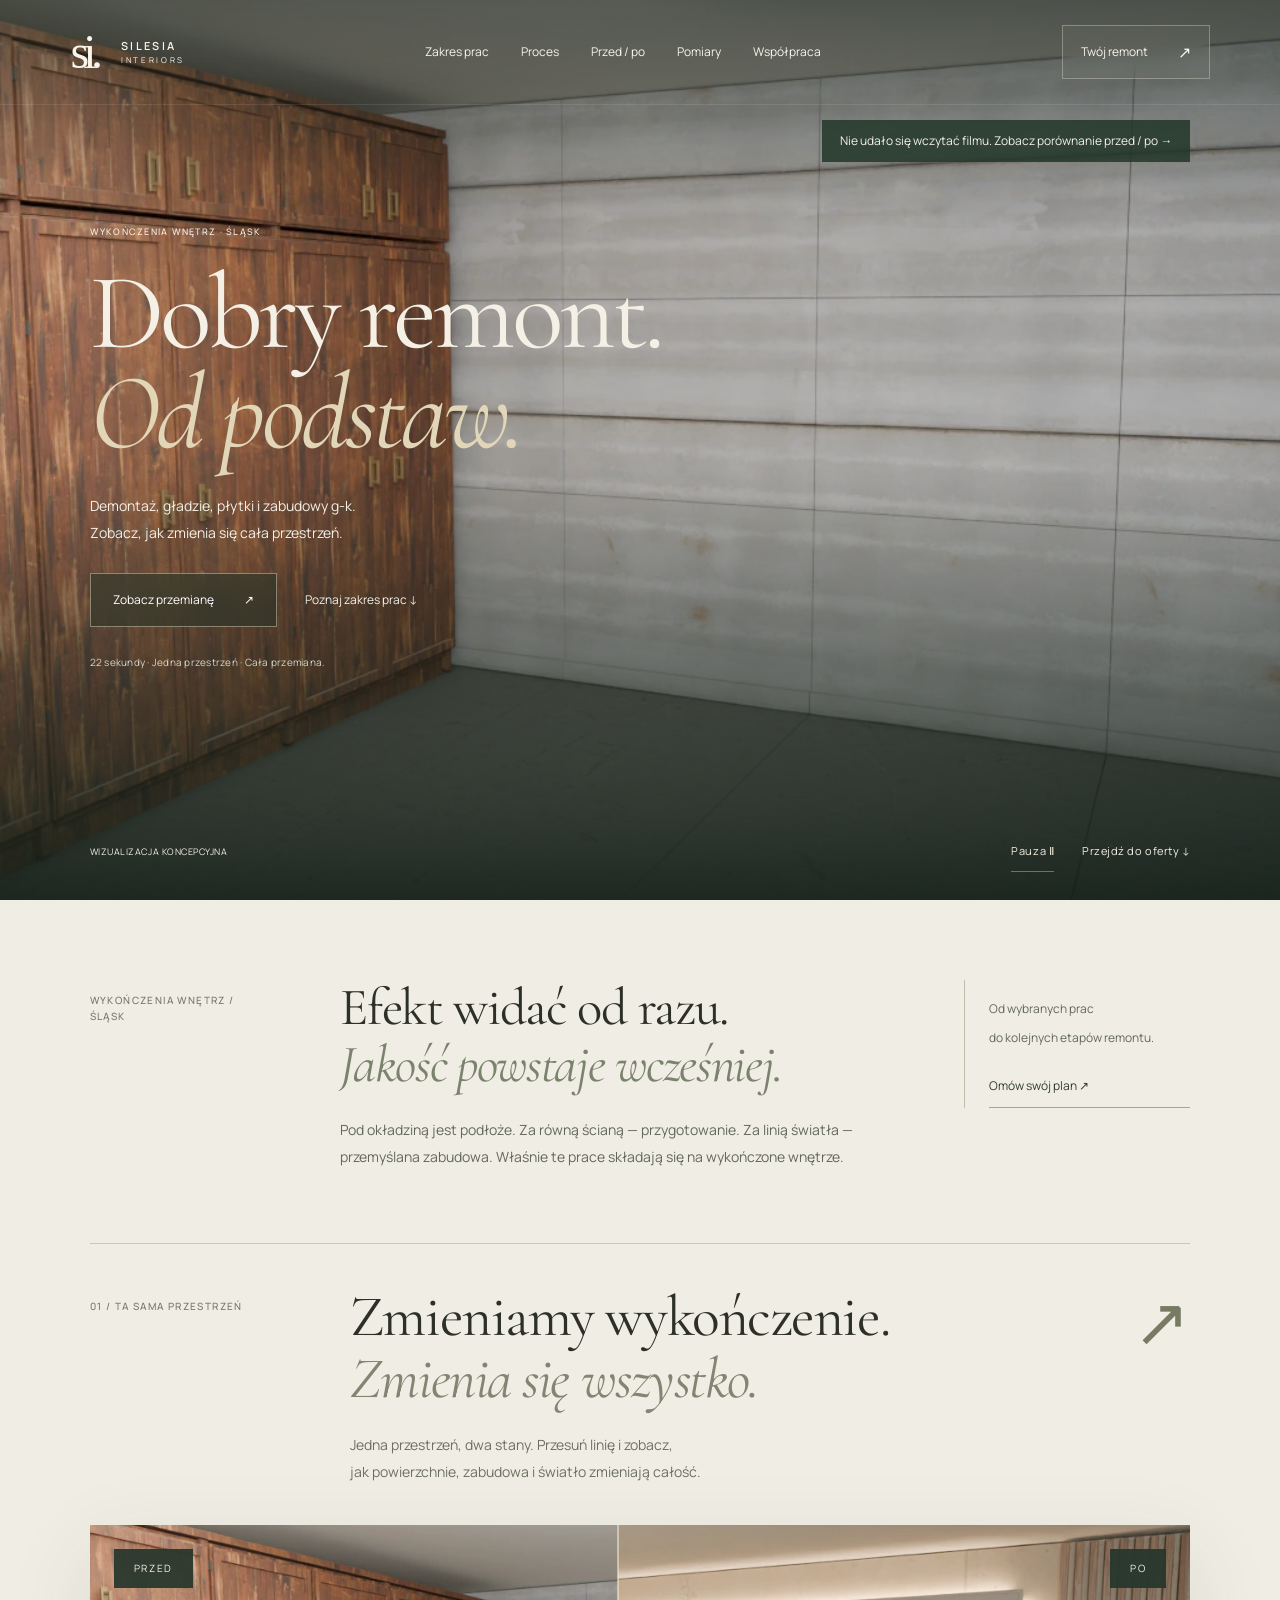
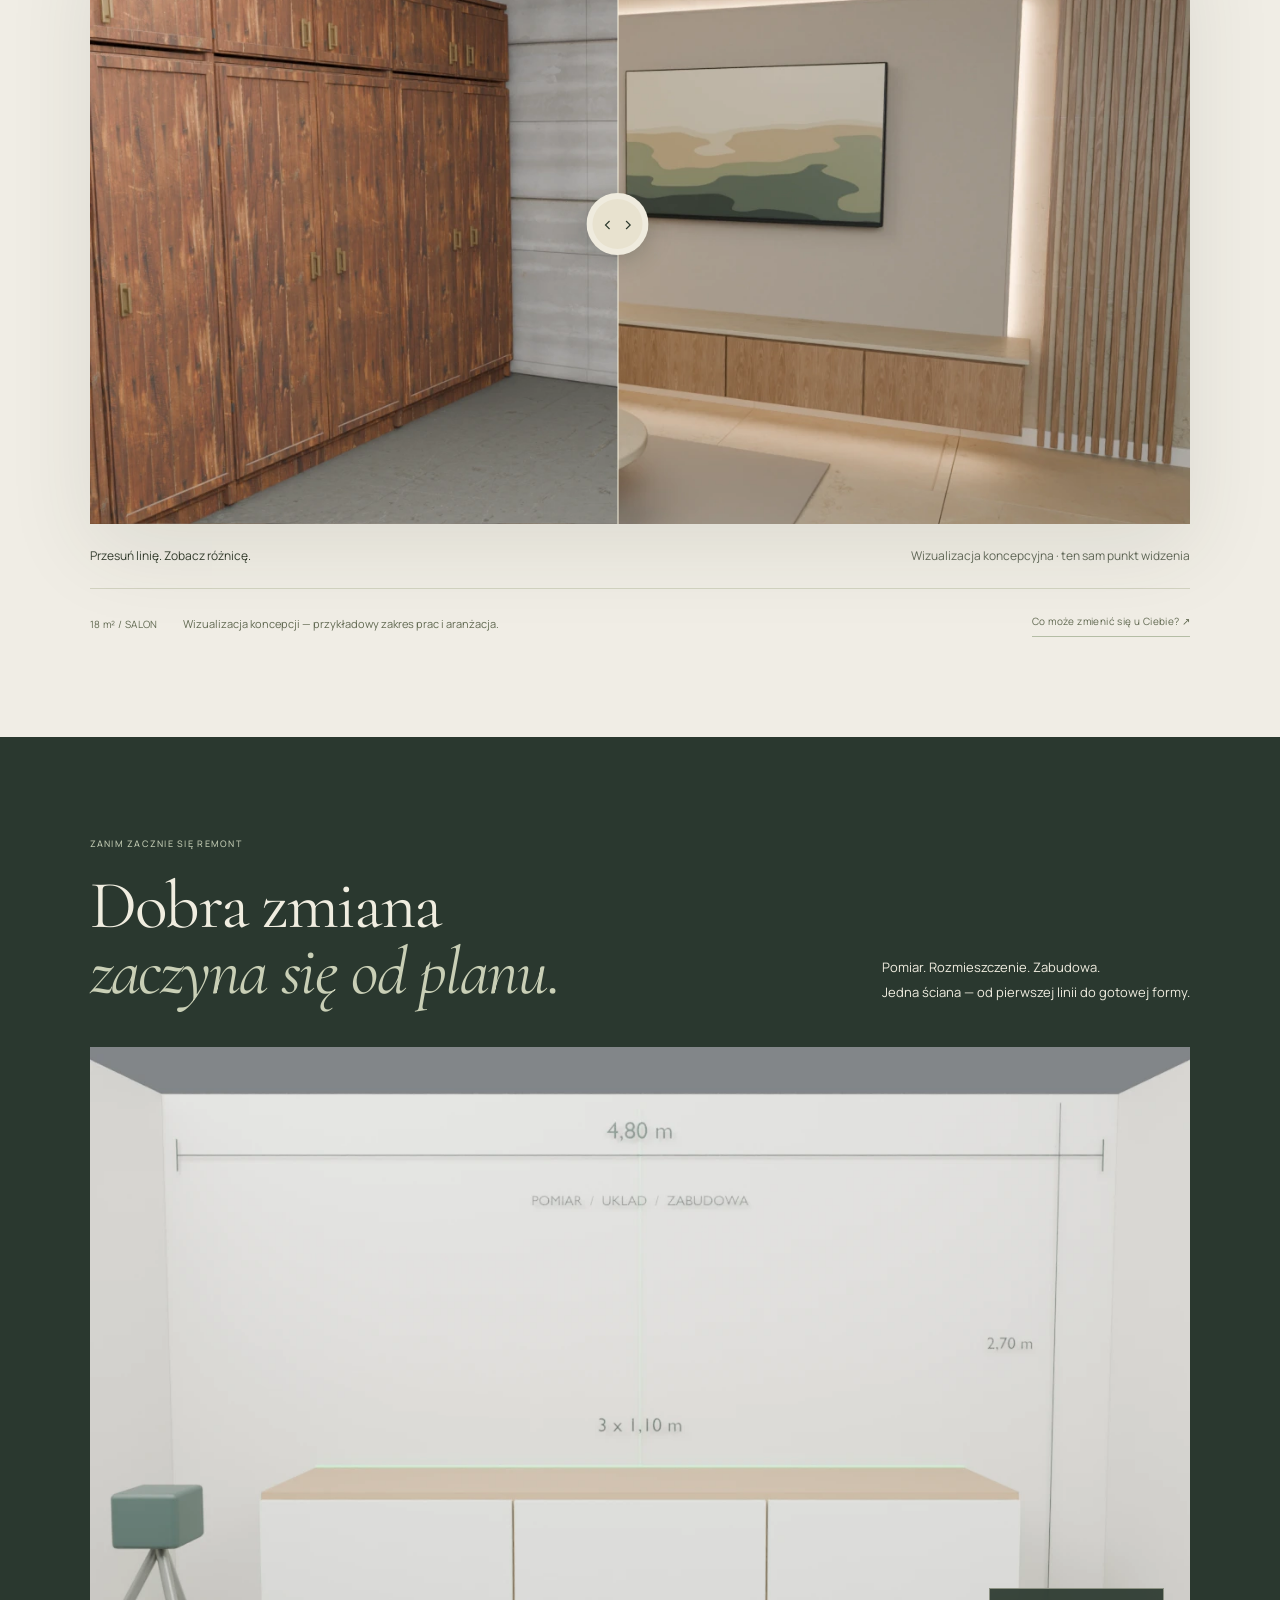
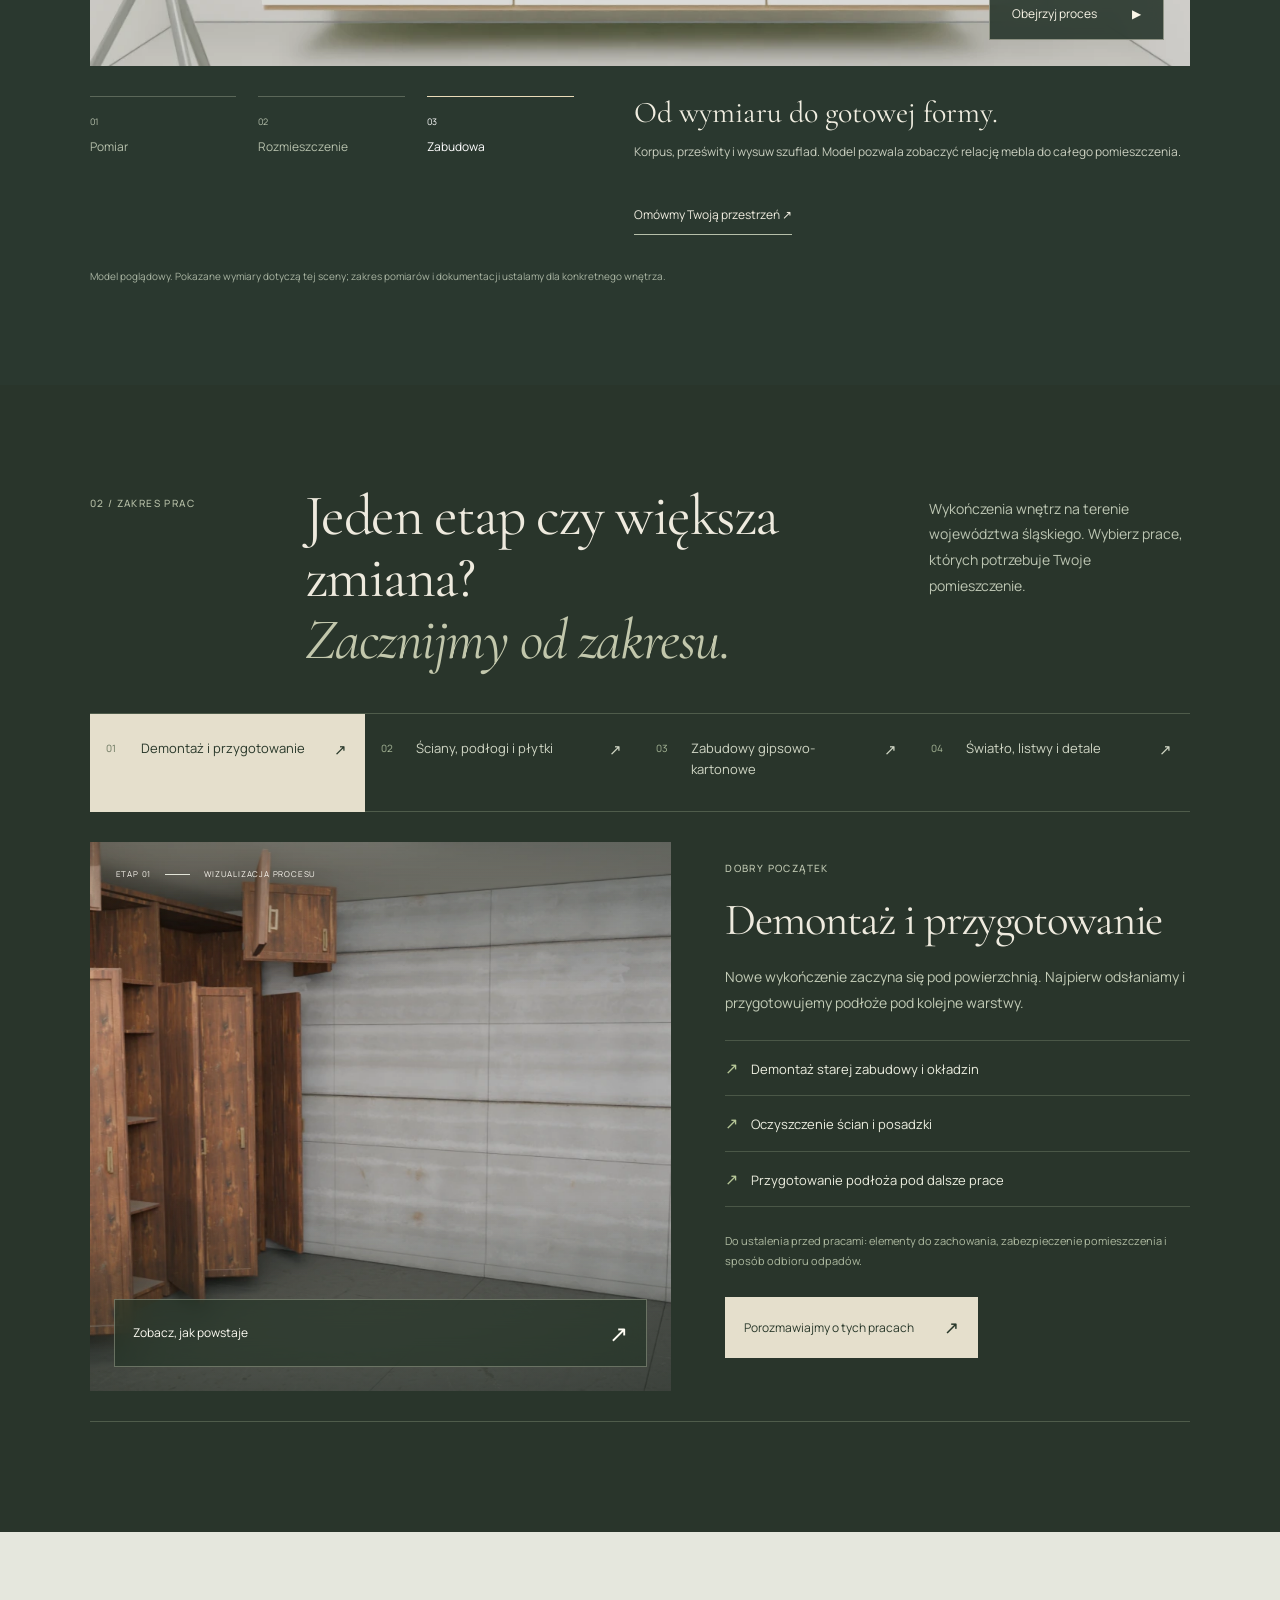
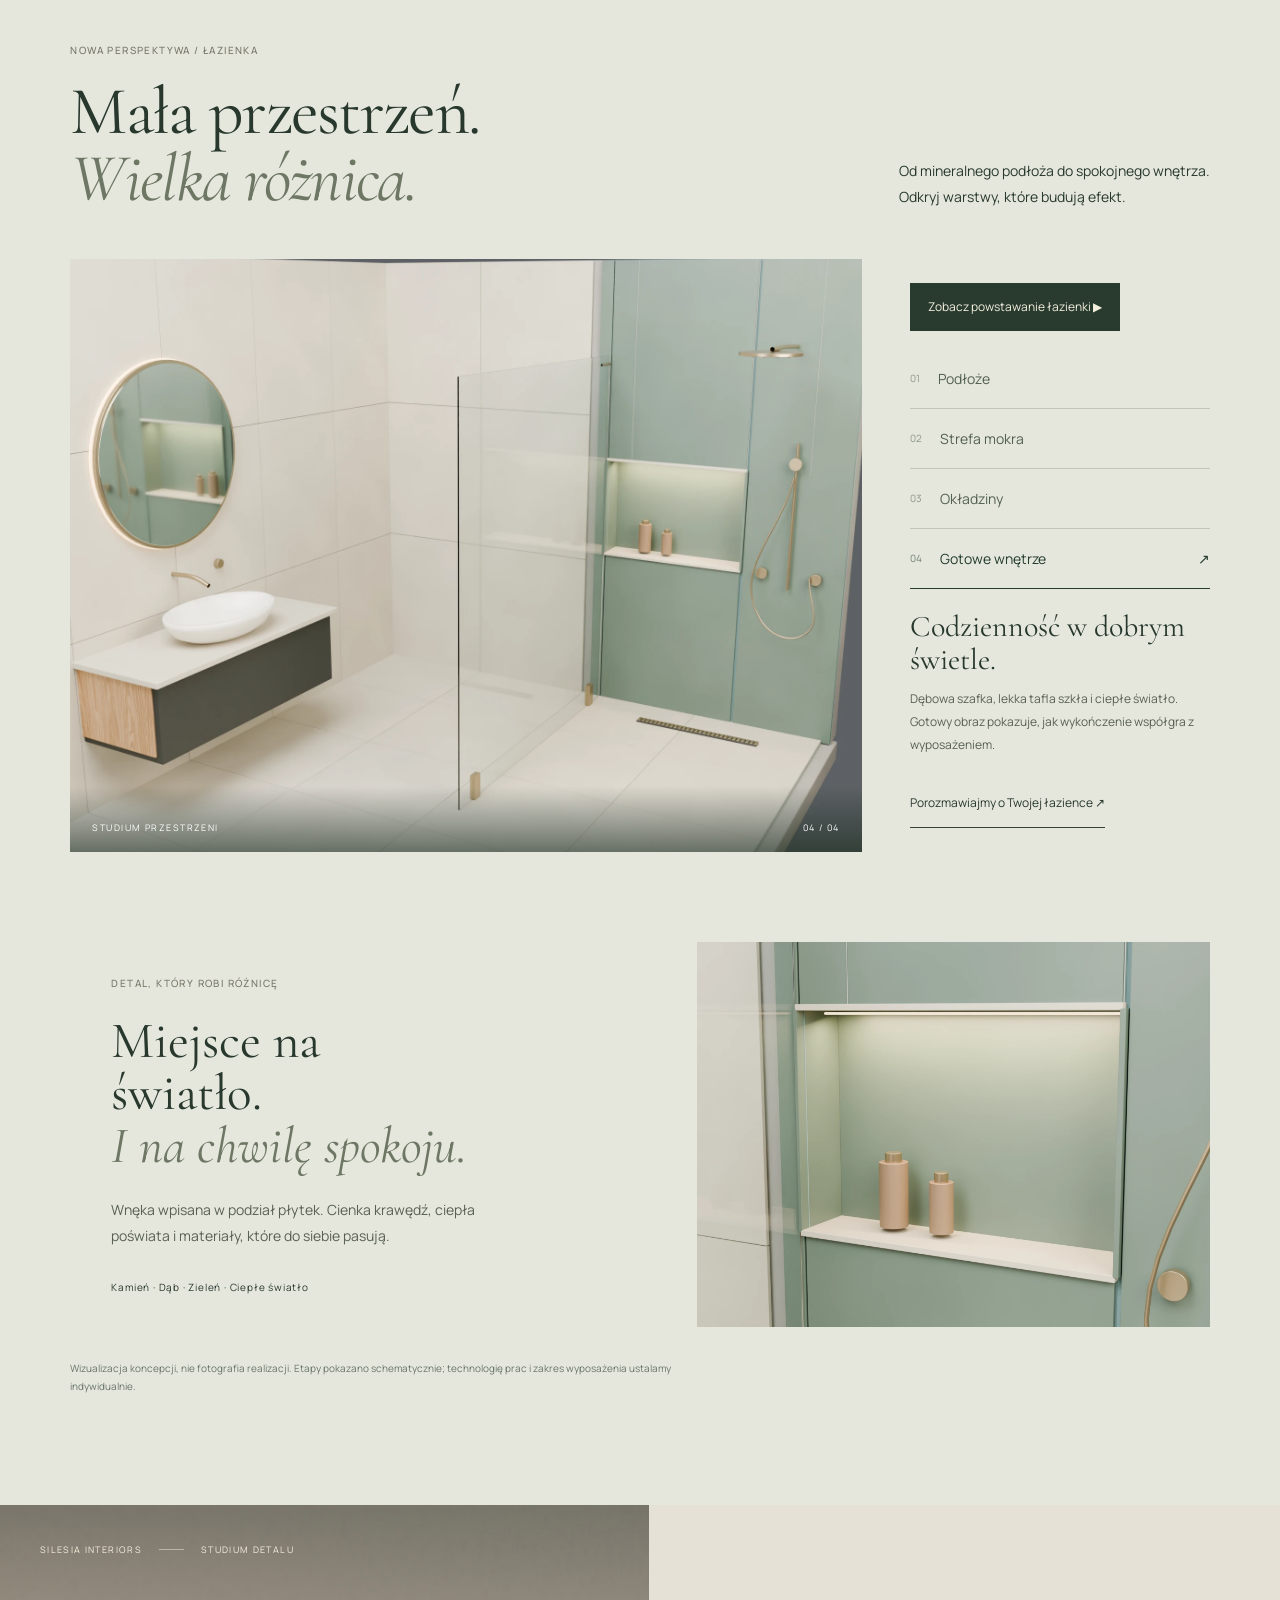
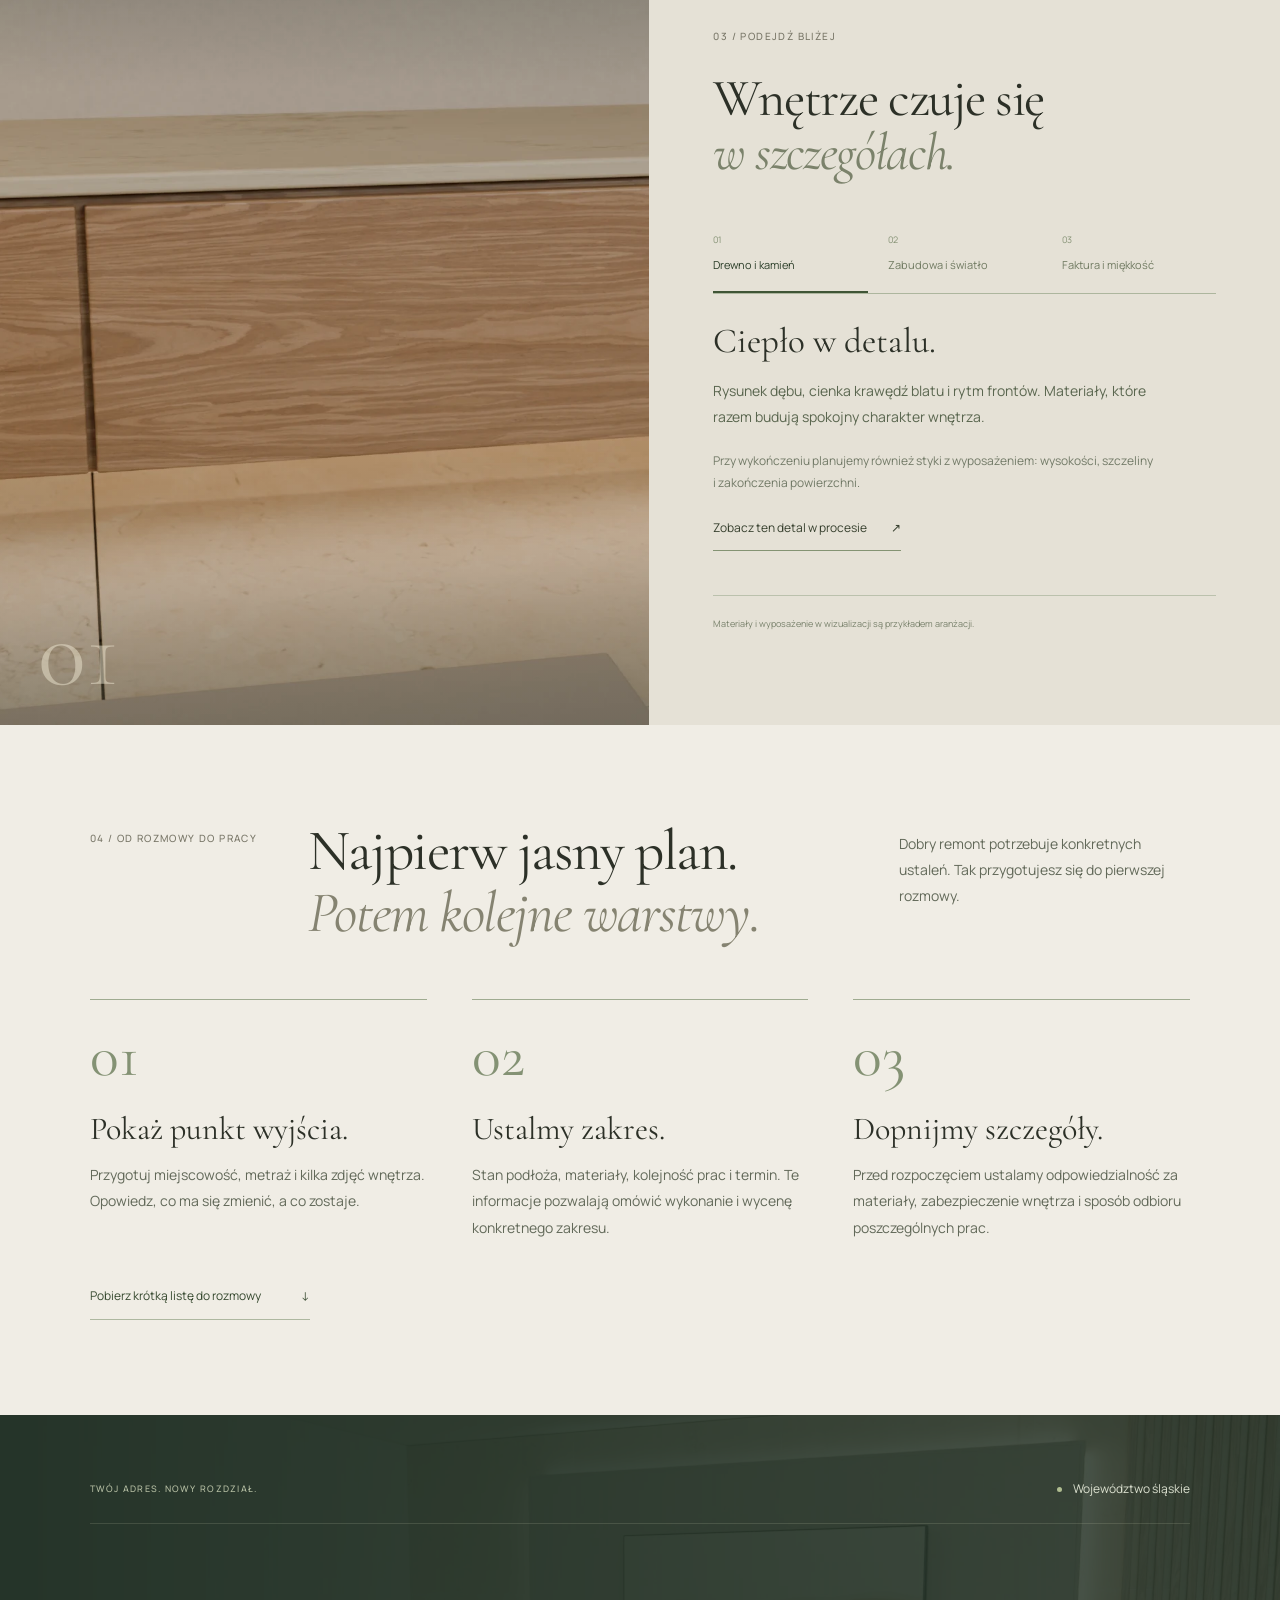
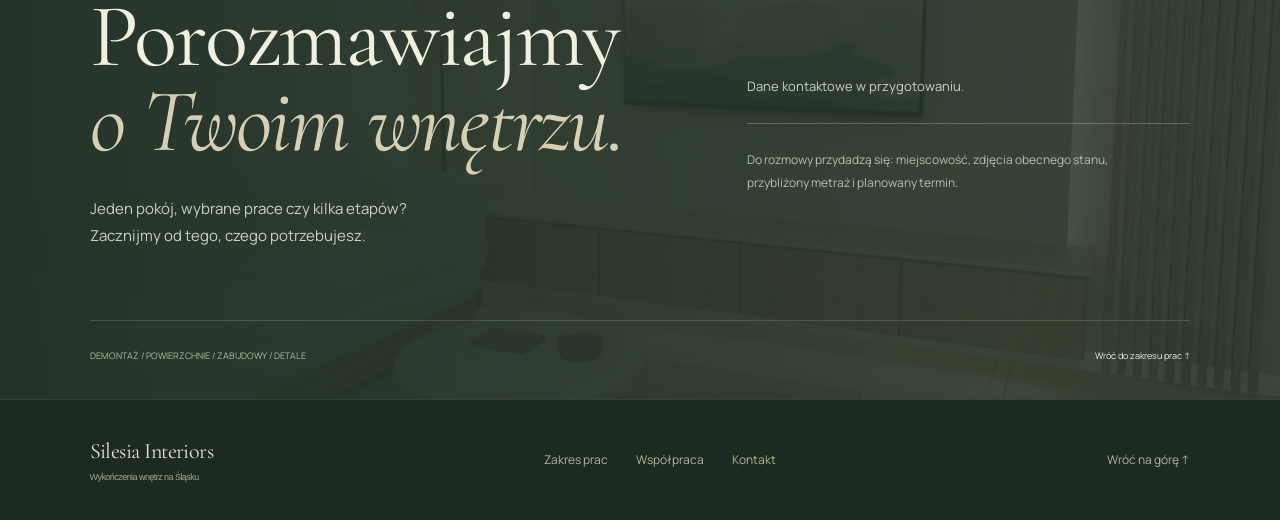
==== commit 0ad4d1ce: "Publish calm renovation, separate planning and bathroom scenes" ====
--- a/index.html
+++ b/index.html
@@ -1,4 +1,4 @@
 <!doctype html>
-<html lang="pl"><head><meta charset="UTF-8"/><meta name="viewport" content="width=device-width, initial-scale=1.0"/><meta name="theme-color" content="#232922"/><meta name="description" content="Wykończenia wnętrz na Śląsku. Zobacz proces metamorfozy salonu: od przygotowania podłoża po zabudowę, materiały i oświetlenie."/><link rel="icon" type="image/svg+xml" href="./favicon.svg"/><title>Silesia Interiors — Wykończenia wnętrz na Śląsku</title>  <script type="module" crossorigin src="./assets/index-CvNXC-Uu.js"></script>
-  <link rel="stylesheet" crossorigin href="./assets/index-BYnDlEbC.css">
+<html lang="pl"><head><meta charset="UTF-8"/><meta name="viewport" content="width=device-width, initial-scale=1.0"/><meta name="theme-color" content="#232922"/><meta name="description" content="Wykończenia wnętrz na Śląsku. Zobacz proces metamorfozy salonu: od przygotowania podłoża po zabudowę, materiały i oświetlenie."/><link rel="icon" type="image/svg+xml" href="./favicon.svg"/><title>Silesia Interiors — Wykończenia wnętrz na Śląsku</title>  <script type="module" crossorigin src="./assets/index-DejqKUAb.js"></script>
+  <link rel="stylesheet" crossorigin href="./assets/index-kVxcgy7f.css">
 </head><body><div id="root"></div></body></html>
--- a/assets/index-kVxcgy7f.css
+++ b/assets/index-kVxcgy7f.css
@@ -0,0 +1 @@
+@layer properties{@supports (((-webkit-hyphens:none)) and (not (margin-trim:inline))) or ((-moz-orient:inline) and (not (color:rgb(from red r g b)))){*,:before,:after,::backdrop{--tw-rotate-x:initial;--tw-rotate-y:initial;--tw-rotate-z:initial;--tw-skew-x:initial;--tw-skew-y:initial;--tw-border-style:solid;--tw-shadow:0 0 #0000;--tw-shadow-color:initial;--tw-shadow-alpha:100%;--tw-inset-shadow:0 0 #0000;--tw-inset-shadow-color:initial;--tw-inset-shadow-alpha:100%;--tw-ring-color:initial;--tw-ring-shadow:0 0 #0000;--tw-inset-ring-color:initial;--tw-inset-ring-shadow:0 0 #0000;--tw-ring-inset:initial;--tw-ring-offset-width:0px;--tw-ring-offset-color:#fff;--tw-ring-offset-shadow:0 0 #0000;--tw-blur:initial;--tw-brightness:initial;--tw-contrast:initial;--tw-grayscale:initial;--tw-hue-rotate:initial;--tw-invert:initial;--tw-opacity:initial;--tw-saturate:initial;--tw-sepia:initial;--tw-drop-shadow:initial;--tw-drop-shadow-color:initial;--tw-drop-shadow-alpha:100%;--tw-drop-shadow-size:initial;--tw-outline-style:solid}}}@layer theme{:root,:host{--font-sans:-apple-system, BlinkMacSystemFont, "Segoe UI", Roboto, "Helvetica Neue", "Noto Sans", Arial, sans-serif, "Apple Color Emoji", "Segoe UI Emoji", "Segoe UI Symbol", "Noto Color Emoji";--font-mono:ui-monospace, SFMono-Regular, Menlo, Monaco, Consolas, "Liberation Mono", "Courier New", monospace;--color-black:#000;--color-white:#fff;--spacing:.25rem;--text-xs:.75rem;--text-xs--line-height:calc(1 / .75);--text-sm:.875rem;--text-sm--line-height:calc(1.25 / .875);--text-lg:1.125rem;--text-lg--line-height:calc(1.75 / 1.125);--aspect-video:16 / 9;--default-transition-duration:.15s;--default-transition-timing-function:cubic-bezier(.4, 0, .2, 1);--default-font-family:var(--font-sans);--default-mono-font-family:var(--font-mono)}}@layer base{*,:after,:before,::backdrop{box-sizing:border-box;border:0 solid;margin:0;padding:0}::file-selector-button{box-sizing:border-box;border:0 solid;margin:0;padding:0}html,:host{-webkit-text-size-adjust:100%;tab-size:4;line-height:1.5;font-family:var(--default-font-family,-apple-system, BlinkMacSystemFont, "Segoe UI", Roboto, "Helvetica Neue", "Noto Sans", Arial, sans-serif, "Apple Color Emoji", "Segoe UI Emoji", "Segoe UI Symbol", "Noto Color Emoji");font-feature-settings:var(--default-font-feature-settings,normal);font-variation-settings:var(--default-font-variation-settings,normal);-webkit-tap-highlight-color:transparent}hr{height:0;color:inherit;border-top-width:1px}abbr:where([title]){-webkit-text-decoration:underline dotted;text-decoration:underline dotted}h1,h2,h3,h4,h5,h6{font-size:inherit;font-weight:inherit}a{color:inherit;-webkit-text-decoration:inherit;text-decoration:inherit}b,strong{font-weight:bolder}code,kbd,samp,pre{font-family:var(--default-mono-font-family,ui-monospace, SFMono-Regular, Menlo, Monaco, Consolas, "Liberation Mono", "Courier New", monospace);font-feature-settings:var(--default-mono-font-feature-settings,normal);font-variation-settings:var(--default-mono-font-variation-settings,normal);font-size:1em}small{font-size:80%}sub,sup{vertical-align:baseline;font-size:75%;line-height:0;position:relative}sub{bottom:-.25em}sup{top:-.5em}table{text-indent:0;border-color:inherit;border-collapse:collapse}:-moz-focusring:where(:not(iframe)){outline:auto}progress{vertical-align:baseline}summary{display:list-item}ol,ul,menu{list-style:none}img,svg,video,canvas,audio,iframe,embed,object{vertical-align:middle;display:block}img,video{max-width:100%;height:auto}button,input,select,optgroup,textarea{font:inherit;font-feature-settings:inherit;font-variation-settings:inherit;letter-spacing:inherit;color:inherit;opacity:1;background-color:#0000;border-radius:0}::file-selector-button{font:inherit;font-feature-settings:inherit;font-variation-settings:inherit;letter-spacing:inherit;color:inherit;opacity:1;background-color:#0000;border-radius:0}:where(select:is([multiple],[size])) optgroup{font-weight:bolder}:where(select:is([multiple],[size])) optgroup option{padding-inline-start:20px}::file-selector-button{margin-inline-end:4px}::placeholder{opacity:1}@supports (not ((-webkit-appearance:-apple-pay-button))) or (contain-intrinsic-size:1px){::placeholder{color:currentColor}@supports (color:color-mix(in lab,red,red)){::placeholder{color:color-mix(in oklab,currentcolor 50%,transparent)}}}textarea{resize:vertical}::-webkit-search-decoration{-webkit-appearance:none}::-webkit-date-and-time-value{min-height:1lh;text-align:inherit}::-webkit-datetime-edit{display:inline-flex}::-webkit-datetime-edit-fields-wrapper{padding:0}::-webkit-datetime-edit{padding-block:0}::-webkit-datetime-edit-year-field{padding-block:0}::-webkit-datetime-edit-month-field{padding-block:0}::-webkit-datetime-edit-day-field{padding-block:0}::-webkit-datetime-edit-hour-field{padding-block:0}::-webkit-datetime-edit-minute-field{padding-block:0}::-webkit-datetime-edit-second-field{padding-block:0}::-webkit-datetime-edit-millisecond-field{padding-block:0}::-webkit-datetime-edit-meridiem-field{padding-block:0}::-webkit-calendar-picker-indicator{line-height:1}:-moz-ui-invalid{box-shadow:none}button,input:where([type=button],[type=reset],[type=submit]){appearance:button}::file-selector-button{appearance:button}::-webkit-inner-spin-button{height:auto}::-webkit-outer-spin-button{height:auto}[hidden]:where(:not([hidden=until-found])){display:none!important}}@layer components;@layer utilities{.invisible{visibility:hidden}.visible{visibility:visible}.absolute{position:absolute}.fixed{position:fixed}.static{position:static}.mt-4{margin-top:calc(var(--spacing) * 4)}.mt-6{margin-top:calc(var(--spacing) * 6)}.mr-2{margin-right:calc(var(--spacing) * 2)}.block{display:block}.flex{display:flex}.grid{display:grid}.hidden{display:none}.table{display:table}.aspect-video{aspect-ratio:var(--aspect-video)}.h-auto{height:auto}.w-full{width:100%}.grow{flex-grow:1}.transform{transform:var(--tw-rotate-x,) var(--tw-rotate-y,) var(--tw-rotate-z,) var(--tw-skew-x,) var(--tw-skew-y,)}.cursor-pointer{cursor:pointer}.resize{resize:both}.grid-cols-2{grid-template-columns:repeat(2,minmax(0,1fr))}.flex-wrap{flex-wrap:wrap}.items-baseline{align-items:baseline}.justify-between{justify-content:space-between}.gap-2{gap:calc(var(--spacing) * 2)}.rounded{border-radius:.25rem}.border{border-style:var(--tw-border-style);border-width:1px}.border-\[\#34362f\]{border-color:#34362f}.border-black\/15{border-color:#00000026}@supports (color:color-mix(in lab,red,red)){.border-black\/15{border-color:color-mix(in oklab,var(--color-black) 15%,transparent)}}.bg-\[\#34362f\]{background-color:#34362f}.bg-\[\#d7d4cd\]{background-color:#d7d4cd}.px-4{padding-inline:calc(var(--spacing) * 4)}.py-3{padding-block:calc(var(--spacing) * 3)}.text-left{text-align:left}.text-lg{font-size:var(--text-lg);line-height:var(--tw-leading,var(--text-lg--line-height))}.text-sm{font-size:var(--text-sm);line-height:var(--tw-leading,var(--text-sm--line-height))}.text-xs{font-size:var(--text-xs);line-height:var(--tw-leading,var(--text-xs--line-height))}.text-white{color:var(--color-white)}.opacity-60{opacity:.6}.opacity-65{opacity:.65}.shadow{--tw-shadow:0 1px 3px 0 var(--tw-shadow-color,#0000001a), 0 1px 2px -1px var(--tw-shadow-color,#0000001a);box-shadow:var(--tw-inset-shadow),var(--tw-inset-ring-shadow),var(--tw-ring-offset-shadow),var(--tw-ring-shadow),var(--tw-shadow)}.ring{--tw-ring-shadow:var(--tw-ring-inset,) 0 0 0 calc(1px + var(--tw-ring-offset-width)) var(--tw-ring-color,currentcolor);box-shadow:var(--tw-inset-shadow),var(--tw-inset-ring-shadow),var(--tw-ring-offset-shadow),var(--tw-ring-shadow),var(--tw-shadow)}.blur{--tw-blur:blur(8px);filter:var(--tw-blur,) var(--tw-brightness,) var(--tw-contrast,) var(--tw-grayscale,) var(--tw-hue-rotate,) var(--tw-invert,) var(--tw-saturate,) var(--tw-sepia,) var(--tw-drop-shadow,)}.transition{transition-property:color,background-color,border-color,outline-color,text-decoration-color,fill,stroke,--tw-gradient-from,--tw-gradient-via,--tw-gradient-to,opacity,box-shadow,transform,translate,scale,rotate,filter,-webkit-backdrop-filter,backdrop-filter,display,content-visibility,overlay,pointer-events;transition-timing-function:var(--tw-ease,var(--default-transition-timing-function));transition-duration:var(--tw-duration,var(--default-transition-duration))}.transition-colors{transition-property:color,background-color,border-color,outline-color,text-decoration-color,fill,stroke,--tw-gradient-from,--tw-gradient-via,--tw-gradient-to;transition-timing-function:var(--tw-ease,var(--default-transition-timing-function));transition-duration:var(--tw-duration,var(--default-transition-duration))}@media(hover:hover){.hover\:bg-black\/5:hover{background-color:#0000000d}@supports (color:color-mix(in lab,red,red)){.hover\:bg-black\/5:hover{background-color:color-mix(in oklab,var(--color-black) 5%,transparent)}}}.focus-visible\:outline-2:focus-visible{outline-style:var(--tw-outline-style);outline-width:2px}.focus-visible\:outline-offset-2:focus-visible{outline-offset:2px}.focus-visible\:outline-\[\#78694b\]:focus-visible{outline-color:#78694b}@media(min-width:48rem){.md\:grid-cols-4{grid-template-columns:repeat(4,minmax(0,1fr))}}}:root{color:#2c3027;font-synthesis:none;text-rendering:optimizelegibility;background:#f4f1e9;font-family:Arial,Helvetica,sans-serif}*{box-sizing:border-box}body{min-width:320px;margin:0}a{color:inherit;text-decoration:none}button,input{font:inherit}button{cursor:pointer;color:inherit}button:disabled{cursor:wait}a:focus-visible,button:focus-visible,input:focus-visible{outline-offset:6px;outline:2px solid #ac854a}img{width:100%;height:auto;display:block}p,h1,h2,h3{margin:0}section{scroll-margin-top:0}::selection{color:#20251f;background:#cbb78e}.skip-link{z-index:30;background:#fff;padding:15px;position:fixed;top:-100px;left:16px}.skip-link:focus{top:12px}.eyebrow{letter-spacing:.17em;font-size:10px;font-weight:500;line-height:1.6}.muted{color:#797768}h2{letter-spacing:-.043em;font-family:Georgia,Times New Roman,serif;font-size:clamp(36px,4.4vw,70px);font-weight:400;line-height:1.08}h2 em{color:#858371;font-weight:400}.section-shell{max-width:1520px;margin:auto;padding:115px 7%}.site-header{z-index:5;color:#f8f5ec;justify-content:space-between;align-items:center;gap:30px;width:100%;height:110px;padding:0 5%;display:flex;position:absolute;top:0;left:0}.brand{letter-spacing:.21em;align-items:center;gap:16px;font-size:11px;font-weight:600;line-height:1.5;display:flex}.brand small{letter-spacing:.33em;font-size:8px;font-weight:400;display:block}.brand-symbol{letter-spacing:-.12em;margin-right:8px;font-family:Georgia,serif;font-size:48px;font-weight:400;line-height:1}.site-header nav{gap:32px;font-size:11px;display:flex}.site-header nav a,.site-header nav button{background:0 0;border:0;padding:12px 0}.site-header nav a:hover,.site-header nav button:hover{border-bottom:1px solid #f6f1e3}.header-contact{border-bottom:1px solid #c7c4b780;padding:12px 0;font-size:11px}.header-contact span{margin-left:32px;font-size:16px}.renovation-scroll{background:#252921;height:950svh}.cinema-stage{isolation:isolate;color:#f7f4ec;background:#252921;outline:none;height:100svh;min-height:480px;position:sticky;top:0;overflow:hidden}.renovation-video,.cinema-opening,.cinema-finale{object-fit:cover;object-position:center;width:100%;height:100%;position:absolute;inset:0}.cinema-opening,.cinema-finale{pointer-events:none}.cinema-shade{pointer-events:none;background:linear-gradient(#0000 67%,#141a13ed),linear-gradient(#161d1766,#0000 20%);position:absolute;inset:0}.is-intro .cinema-shade,.is-outro .cinema-shade{background:linear-gradient(90deg,#111a12d6,#111a1260 43%,#0000 78%),linear-gradient(#111a1266,#0000 25%),linear-gradient(#0000 76%,#111a1280)}.cinema-intro{position:absolute;top:21%;left:7%;right:35%}.cinema-intro .eyebrow{font-size:9px}.cinema-intro .eyebrow>span{vertical-align:middle;background:#cccbb8;width:27px;height:1px;margin-right:12px;display:inline-block}.cinema-intro h1{letter-spacing:-.055em;margin:26px 0;font-family:Georgia,Times New Roman,serif;font-size:clamp(68px,7.9vw,126px);font-weight:400;line-height:.94}.cinema-intro h1 em{color:#d3d4b8;font-weight:400}.intro-description{color:#e3e4d6;font-size:14px;line-height:1.9}.film-cta{color:#f6f4e9;background:0 0;border:0;border-bottom:1px solid #e2e2ce;align-items:center;gap:50px;margin-top:24px;padding:17px 0 12px;font-size:12px;display:inline-flex}.film-cta span{font-size:24px;font-weight:300}.film-cta:hover{color:#fff;border-color:#fff}.intro-bottom{letter-spacing:.15em;color:#e1e2d0;justify-content:space-between;align-items:center;gap:24px;font-size:8px;display:flex;position:absolute;bottom:30px;left:7%;right:5%}.intro-bottom b{vertical-align:middle;margin-left:30px;font-size:22px;font-weight:400}.intro-bottom a{letter-spacing:.04em;font-size:9px}.cinema-top{justify-content:space-between;align-items:center;gap:24px;display:flex;position:absolute;top:24px;left:5%;right:5%}.cinema-brand{letter-spacing:-.13em;font:40px/.8 Georgia,serif}.cinema-brand span{color:#cbd0b4}.film-label{letter-spacing:.19em;border-left:1px solid #eec5;margin-right:auto;padding-left:24px;font-size:8px}.scene-modes{gap:20px;display:flex}.scene-modes button{letter-spacing:.04em;color:#e5e5d4;background:0 0;border:0;border-bottom:1px solid #0000;padding:9px 0;font-size:9px}.scene-modes button[aria-pressed=true]{color:#fff;border-color:#f1f1dd}.film-story{pointer-events:none;align-items:flex-end;gap:30px;display:flex;position:absolute;bottom:113px;left:6%;right:6%}.story-number{color:#d7dbbf;white-space:nowrap;padding-bottom:7px;font:48px/1 Georgia,serif}.story-number>span{color:#b1b8a1;font:10px Arial}.story-copy .eyebrow{color:#d0d5bb;margin-bottom:14px;font-size:8px}.story-copy h2{letter-spacing:-.04em;margin-bottom:12px;font-size:clamp(32px,3.5vw,55px)}.story-copy>p:last-child{color:#e0e4d5;font-size:12px;line-height:1.7}.film-skip{white-space:nowrap;pointer-events:auto;border-bottom:1px solid #dadfc37a;margin:0 0 5px auto;padding-bottom:10px;font-size:10px}.film-skip span{margin-left:25px;font-size:18px}.chapter-nav{gap:14px;display:flex;position:absolute;bottom:28px;left:6%;right:6%}.chapter-nav button{text-align:left;color:#c6cdb4;background:0 0;border:0;flex:1;padding:0;font-size:9px}.chapter-nav button[aria-current]{color:#fff}.chapter-track{background:#ecf0dd36;width:100%;height:2px;margin-bottom:15px;display:block}.chapter-track i{background:#e5edcb;height:100%;display:block}.chapter-index{opacity:.55;margin-right:9px;font-size:8px}.chapter-nav button:hover .chapter-track{background:#ecf0dd80}.scene-marker{pointer-events:none;filter:drop-shadow(0 1px 5px #1118);align-items:center;gap:0;display:flex;position:absolute}.scene-marker i{background:#fafbea;border-radius:50%;width:8px;height:8px;box-shadow:0 0 0 5px #ffffff24}.scene-marker:after{content:"";background:#fbfcea99;order:1;width:35px;height:1px}.scene-marker span{letter-spacing:.02em;white-space:nowrap;background:#283021d9;border:1px solid #f0f3da50;order:2;padding:9px 12px;font-size:9px}.reveal-label{justify-content:space-between;align-items:center;gap:20px;display:flex;position:absolute;bottom:10%;left:7%;right:7%}.reveal-label span{font:clamp(22px,3vw,44px)/1.2 Georgia,serif}.reveal-label b{letter-spacing:.2em;font-size:10px;font-weight:400}.cinema-outro{position:absolute;top:31%;left:7%}.cinema-outro h2{margin-top:25px;font-size:clamp(80px,10vw,150px);line-height:.93}.cinema-outro h2 em{color:#d3d4b8}.film-loading{z-index:2;background:#222b1ee6;padding:10px 14px;font-size:10px;position:absolute;top:88px;right:6%}.film-error{height:100%}.film-error img{object-fit:cover;height:100%}.film-error p{z-index:3;background:#20281c;padding:25px;position:absolute;top:45%;left:7%;right:7%}.film-error a{text-decoration:underline}.renovation-player .cinema-stage{position:relative}.is-player .renovation-video{object-fit:contain;z-index:1;height:calc(100% - 320px);inset:95px 0 225px}.is-player .cinema-shade{display:none}.is-player .film-story{bottom:115px}.is-player .story-copy h2{font-size:34px}.static-hero{position:relative}.is-player .cinema-top{top:30px;left:5%}.is-player .cinema-brand{display:none}.is-player .film-label{border:0;padding-left:0}.section-heading{grid-template-columns:.55fr 1.8fr auto;align-items:start;gap:30px;margin-bottom:60px;display:grid}.section-heading .eyebrow{padding-top:12px}.section-heading h2{font-size:clamp(35px,4vw,62px)}.section-heading div>p{color:#777b6c;margin-top:22px;font-size:14px;line-height:1.9}.section-symbol{color:#777b61;font-size:68px;font-weight:300;line-height:1}.comparison-image{aspect-ratio:16/9;background:#ddd8ce;position:relative;overflow:hidden}.comparison-image img{object-fit:cover;width:100%;height:100%;position:absolute;inset:0}.comparison-label{letter-spacing:.17em;color:#30382b;pointer-events:none;background:#f4f1e9e8;padding:10px 16px;font-size:9px;position:absolute;top:24px}.before-label{left:24px}.after-label{right:24px}.comparison-divider{pointer-events:none;background:#f8f6ee;width:1px;position:absolute;top:0;bottom:0;transform:translate(-.5px)}.comparison-divider span{color:#444c3b;background:#f4f2ec;border-radius:50%;place-items:center;width:52px;height:52px;font-size:19px;display:grid;position:absolute;top:50%;left:50%;transform:translate(-50%,-50%);box-shadow:0 2px 20px #0002}.comparison-range{opacity:0;cursor:ew-resize;width:100%;height:100%;margin:0;position:absolute;inset:0}.comparison-image:has(input:focus-visible){outline-offset:5px;outline:3px solid #977c52}.comparison-caption{color:#777b6c;justify-content:space-between;gap:20px;margin-top:17px;font-size:10px;line-height:1.6;display:flex}.comparison-caption label{color:#333c2d}.result-notes{letter-spacing:.12em;color:#808271;border-top:1px solid #d2d2c1;justify-content:space-between;gap:25px;margin-top:35px;padding-top:35px;font-size:8px;display:flex}.detail-section{background:#e7e5da}.details-heading{grid-template-columns:.6fr 1.3fr .8fr;align-items:end;gap:35px;margin-bottom:55px;display:grid}.details-heading .eyebrow{align-self:start;padding-top:10px}.details-heading h2{font-size:clamp(35px,3.6vw,55px)}.details-heading>p:last-child{color:#727968;font-size:14px;line-height:1.9}.detail-grid{grid-template-columns:repeat(3,1fr);gap:30px;display:grid}.material-detail:nth-child(2){padding-top:80px}.material-detail:nth-child(3){padding-top:35px}.detail-shot{background:0 0;border:0;width:100%;padding:0;display:block;position:relative;overflow:hidden}.detail-shot img{aspect-ratio:4/5;object-fit:cover;transition:transform .7s}.detail-shot:hover img{transform:scale(1.04)}.detail-open{color:#383e2c;background:#f2f0e4e6;padding:10px 12px;font-size:9px;position:absolute;bottom:15px;right:15px}.material-caption{gap:25px;margin-top:22px;display:flex}.material-caption>span{color:#8d8b76;padding-top:6px;font-size:9px}.material-caption h3{letter-spacing:-.025em;font:27px/1.2 Georgia,serif}.material-caption p{color:#7c7f6d;margin-top:9px;font-size:12px;line-height:1.7}.services-section{grid-template-columns:1fr 1.4fr;gap:100px;display:grid}.services-intro h2{margin-top:26px;font-size:clamp(42px,4.5vw,67px)}.services-intro>p:not(.eyebrow){color:#7b806d;margin-top:25px;font-size:12px;line-height:1.9}.services-symbol{color:#858b71;margin-top:40px;font-size:80px;line-height:1;display:block}.service-row{text-align:left;background:0 0;border:0;border-top:1px solid #c8ccb9;align-items:flex-start;gap:25px;width:100%;padding:30px 0;display:flex}.service-row:last-child{border-bottom:1px solid #c8ccb9}.service-number{color:#939682;padding-top:6px;font-size:9px;line-height:2}.service-row h3{letter-spacing:-.025em;font:27px/1.25 Georgia,serif}.service-row p{color:#797e6b;max-width:370px;margin-top:12px;font-size:13px;line-height:1.9}.service-action{color:#8d8e7a;margin-top:16px;font-size:9px;display:block}.service-arrow{color:#777e61;margin-left:auto;font-size:24px;line-height:1.5;transition:transform .2s}.service-row:hover .service-arrow{transform:translate(3px,-3px)}.service-row:hover h3{color:#727e55}.contact-section{color:#f0f0df;background:#303a2a}.contact-section .eyebrow{color:#b4bda2;font-size:9px}.contact-layout{justify-content:space-between;align-items:flex-end;gap:40px;margin-top:38px;display:flex}.contact-layout h2{font-size:clamp(42px,6.7vw,100px);line-height:1.04}.contact-layout h2 em{color:#b4bba0}.contact-info{color:#c3c9b1;max-width:280px;padding-bottom:5px;font-size:12px;line-height:1.8}.contact-location{color:#edf0db;margin-bottom:18px;font-size:17px;display:block}.contact-rule{background:#b2bc9570;width:100%;height:1px;margin:25px 0;display:block}.contact-note{color:#a0ac8d;font-size:9px}.site-footer{color:#acb798;background:#222b1e;justify-content:space-between;align-items:center;gap:25px;padding:40px 7%;font-size:10px;display:flex}.footer-brand{color:#e0e5d4;font:22px Georgia,serif}.footer-brand span{color:#9fa98e;margin-top:8px;font:9px Arial;display:block}.site-footer>span{color:#82916f;font:italic 21px Georgia,serif}@media(min-width:1600px){.cinema-intro{top:22%}}@media(max-width:1000px){.section-shell{padding:80px 6%}.section-heading{grid-template-columns:.5fr 1.8fr}.section-symbol{display:none}.details-heading{grid-template-columns:1fr 1fr}.details-heading .eyebrow{grid-column:1/-1}.detail-grid{gap:20px}.material-caption{gap:14px}.material-caption h3{font-size:23px}.services-section{gap:50px}.service-row{gap:15px}.service-row h3{font-size:23px}.site-header{gap:20px;height:90px}.site-header nav{gap:20px}.cinema-intro{top:23%;right:30%}.cinema-intro h1{font-size:88px}.story-number{display:none}.film-story{bottom:108px}.chapter-nav{gap:10px}.chapter-index{display:none}.chapter-nav button{font-size:8px}.story-copy h2{font-size:42px}.story-copy>p:last-child{max-width:490px}.film-skip{font-size:9px}.cinema-outro h2{font-size:110px}.header-contact span{margin-left:15px}}@media(max-width:600px){.site-header{gap:12px;height:85px;padding:0 6%}.brand{gap:9px;font-size:9px}.brand small{font-size:7px}.brand-symbol{margin-right:4px;font-size:39px}.site-header nav{display:none}.header-contact{font-size:10px}.header-contact span{margin-left:12px}.renovation-scroll{height:870svh}.cinema-stage{min-height:480px}.renovation-scroll .renovation-video{object-fit:cover;height:66%;transition:object-position .35s ease-out;top:12%}.cinema-opening{clip-path:none!important}.cinema-stage:not(.is-intro):not(.is-outro) .cinema-shade{background:linear-gradient(#0000 53%,#252921 81%),linear-gradient(#252921 16%,#0000 34%)}.cinema-intro{top:23%;left:7%;right:7%}.cinema-intro h1{margin:25px 0;font-size:clamp(66px,18vw,91px);line-height:.95}.cinema-intro .eyebrow{letter-spacing:.12em;font-size:7px}.cinema-intro .eyebrow>span{width:18px;margin-right:8px}.intro-description{font-size:13px}.film-cta{gap:35px;margin-top:18px;padding-top:12px;font-size:11px}.intro-bottom{letter-spacing:.09em;font-size:7px;bottom:25px;left:7%;right:7%}.intro-bottom b{margin-left:10px;font-size:19px}.intro-bottom a{text-align:right;max-width:120px;font-size:7px;line-height:1.7}.cinema-top{gap:17px;top:27px;left:7%;right:7%}.cinema-brand{font-size:34px}.film-label{display:none}.scene-modes{gap:15px}.scene-modes button{font-size:8px}.film-story{display:block;bottom:115px;left:7%;right:7%}.story-copy .eyebrow{margin-bottom:12px;font-size:7px}.story-copy h2{max-width:320px;margin-bottom:12px;font-size:33px;line-height:1.08}.story-copy>p:last-child{max-width:310px;font-size:12px;line-height:1.7}.film-skip{display:none}.chapter-nav{gap:8px;bottom:40px;left:7%;right:7%}.chapter-name{display:none}.chapter-index{text-align:center;opacity:.65;margin:0;font-size:9px;display:block}.chapter-track{margin-bottom:13px}.chapter-nav button{min-height:44px}.scene-marker span{padding:8px;font-size:8px}.scene-marker:after{width:18px}.scene-marker i{width:5px;height:5px}.cinema-outro{top:28%;left:7%}.cinema-outro .eyebrow{letter-spacing:.11em;font-size:7px}.cinema-outro h2{margin-top:30px;font-size:98px}.reveal-label{display:block;bottom:18%}.reveal-label span{max-width:270px;font-size:30px;display:block}.reveal-label b{margin-top:20px;font-size:8px;display:block}.is-player .cinema-top{top:27px;left:7%}.is-player .renovation-video{height:calc(100% - 330px);inset:75px 0 255px}.is-player .film-story{bottom:107px}.is-player .story-copy h2{font-size:27px}.section-shell{padding:65px 7%}.section-heading{margin-bottom:32px;display:block}.section-heading h2{margin-top:24px;font-size:35px}.section-heading div>p{margin-top:20px;font-size:13px}.eyebrow{font-size:8px}.desktop-break{display:none}.comparison-image{aspect-ratio:4/3;margin-left:-8.14%;margin-right:-8.14%}.comparison-image img{object-position:54% center}.comparison-label{padding:8px 11px;font-size:8px;top:14px}.before-label{left:15px}.after-label{right:15px}.comparison-divider span{width:40px;height:40px}.comparison-caption{gap:20px;font-size:9px}.comparison-caption span{text-align:right;max-width:155px}.result-notes{gap:20px;margin-top:25px;padding-top:23px;font-size:7px;line-height:1.7}.result-notes span:nth-child(2){display:none}.result-notes span:last-child{text-align:right;margin-left:auto}.details-heading{margin-bottom:35px;display:block}.details-heading h2{margin-top:23px;font-size:36px}.details-heading>p:last-child{margin-top:20px;font-size:13px}.detail-grid{grid-template-columns:1fr 1fr;gap:34px 18px}.material-detail:nth-child(2){padding-top:45px}.material-detail:nth-child(3){grid-column:1/-1;grid-template-columns:1fr 1fr;align-items:center;gap:18px;padding-top:0;display:grid}.material-caption{gap:10px;margin-top:15px}.material-caption h3{font-size:22px}.material-caption p{margin-top:7px;font-size:11px;line-height:1.7}.material-caption>span{padding-top:6px;font-size:7px}.material-detail:nth-child(3) .material-caption{margin:0;display:block}.material-detail:nth-child(3) .material-caption>span{margin-bottom:12px;display:block}.detail-open{padding:6px 8px;font-size:7px;line-height:1.5;bottom:7px;right:7px}.services-section{grid-template-columns:1fr;gap:33px}.services-intro h2{margin-top:22px;font-size:45px}.services-intro>p:not(.eyebrow){margin-top:22px;font-size:11px}.services-symbol{display:none}.service-row{gap:18px;padding:25px 0}.service-row h3{font-size:25px;line-height:1.16}.service-row p{font-size:13px}.service-action,.service-number{font-size:8px}.service-arrow{font-size:20px}.contact-section .eyebrow{font-size:7px}.contact-layout{margin-top:27px;display:block}.contact-layout h2{font-size:clamp(39px,12vw,47px)}.contact-info{max-width:none;margin-top:40px;font-size:11px}.contact-location{margin-bottom:12px;font-size:16px}.contact-rule{margin:22px 0}.site-footer{align-items:flex-start;padding:32px 7%;font-size:9px}.footer-brand{font-size:20px}.footer-brand span{font-size:8px}.site-footer>span{display:none}}@media(max-height:650px)and (min-width:601px){.cinema-intro{top:22%}.cinema-intro h1{margin:18px 0;font-size:70px}.intro-description{font-size:13px}.film-cta{margin-top:10px}.intro-bottom{bottom:17px}.film-story{bottom:95px}.story-copy h2{font-size:34px}.chapter-nav{bottom:20px}.cinema-top{top:15px}.cinema-outro{top:25%}.cinema-outro h2{font-size:100px}}@media(max-width:600px)and (max-height:700px){.cinema-intro{top:22%}.cinema-intro h1{margin:20px 0;font-size:59px}.cinema-intro .eyebrow{font-size:6px}.intro-description{font-size:12px}.film-cta{margin-top:12px;padding-top:6px}.intro-bottom{bottom:17px}.film-story{bottom:82px}.story-copy h2{font-size:27px}.story-copy .eyebrow{margin-bottom:10px;font-size:6px}.story-copy>p:last-child{font-size:11px}.chapter-nav{bottom:22px}.scene-marker{display:none}.is-player .renovation-video{height:calc(100% - 302px);inset:72px 0 230px}.is-player .film-story{bottom:84px}.cinema-outro h2{font-size:83px}}@media(prefers-reduced-motion:reduce){*,:before,:after{scroll-behavior:auto!important;transition:none!important}}@property --tw-rotate-x{syntax:"*";inherits:false}@property --tw-rotate-y{syntax:"*";inherits:false}@property --tw-rotate-z{syntax:"*";inherits:false}@property --tw-skew-x{syntax:"*";inherits:false}@property --tw-skew-y{syntax:"*";inherits:false}@property --tw-border-style{syntax:"*";inherits:false;initial-value:solid}@property --tw-shadow{syntax:"*";inherits:false;initial-value:0 0 #0000}@property --tw-shadow-color{syntax:"*";inherits:false}@property --tw-shadow-alpha{syntax:"<percentage>";inherits:false;initial-value:100%}@property --tw-inset-shadow{syntax:"*";inherits:false;initial-value:0 0 #0000}@property --tw-inset-shadow-color{syntax:"*";inherits:false}@property --tw-inset-shadow-alpha{syntax:"<percentage>";inherits:false;initial-value:100%}@property --tw-ring-color{syntax:"*";inherits:false}@property --tw-ring-shadow{syntax:"*";inherits:false;initial-value:0 0 #0000}@property --tw-inset-ring-color{syntax:"*";inherits:false}@property --tw-inset-ring-shadow{syntax:"*";inherits:false;initial-value:0 0 #0000}@property --tw-ring-inset{syntax:"*";inherits:false}@property --tw-ring-offset-width{syntax:"<length>";inherits:false;initial-value:0}@property --tw-ring-offset-color{syntax:"*";inherits:false;initial-value:#fff}@property --tw-ring-offset-shadow{syntax:"*";inherits:false;initial-value:0 0 #0000}@property --tw-blur{syntax:"*";inherits:false}@property --tw-brightness{syntax:"*";inherits:false}@property --tw-contrast{syntax:"*";inherits:false}@property --tw-grayscale{syntax:"*";inherits:false}@property --tw-hue-rotate{syntax:"*";inherits:false}@property --tw-invert{syntax:"*";inherits:false}@property --tw-opacity{syntax:"*";inherits:false}@property --tw-saturate{syntax:"*";inherits:false}@property --tw-sepia{syntax:"*";inherits:false}@property --tw-drop-shadow{syntax:"*";inherits:false}@property --tw-drop-shadow-color{syntax:"*";inherits:false}@property --tw-drop-shadow-alpha{syntax:"<percentage>";inherits:false;initial-value:100%}@property --tw-drop-shadow-size{syntax:"*";inherits:false}@property --tw-outline-style{syntax:"*";inherits:false;initial-value:solid}@font-face{font-family:Cormorant;font-style:italic;font-weight:400;font-display:swap;src:url(../fonts/cormorant-italic-latin-ext.woff2) format("woff2");unicode-range:U+0100-02BA,U+02BD-02C5,U+02C7-02CC,U+02CE-02D7,U+02DD-02FF,U+0304,U+0308,U+0329,U+1D00-1DBF,U+1E00-1E9F,U+1EF2-1EFF,U+2020,U+20A0-20AB,U+20AD-20C0,U+2113,U+2C60-2C7F,U+A720-A7FF}@font-face{font-family:Cormorant;font-style:italic;font-weight:400;font-display:swap;src:url(../fonts/cormorant-italic-latin.woff2) format("woff2");unicode-range:U+0000-00FF,U+0131,U+0152-0153,U+02BB-02BC,U+02C6,U+02DA,U+02DC,U+0304,U+0308,U+0329,U+2000-206F,U+20AC,U+2122,U+2191,U+2193,U+2212,U+2215,U+FEFF,U+FFFD}@font-face{font-family:Cormorant;font-style:normal;font-weight:400;font-display:swap;src:url(../fonts/cormorant-regular-latin-ext.woff2) format("woff2");unicode-range:U+0100-02BA,U+02BD-02C5,U+02C7-02CC,U+02CE-02D7,U+02DD-02FF,U+0304,U+0308,U+0329,U+1D00-1DBF,U+1E00-1E9F,U+1EF2-1EFF,U+2020,U+20A0-20AB,U+20AD-20C0,U+2113,U+2C60-2C7F,U+A720-A7FF}@font-face{font-family:Cormorant;font-style:normal;font-weight:400;font-display:swap;src:url(../fonts/cormorant-regular-latin.woff2) format("woff2");unicode-range:U+0000-00FF,U+0131,U+0152-0153,U+02BB-02BC,U+02C6,U+02DA,U+02DC,U+0304,U+0308,U+0329,U+2000-206F,U+20AC,U+2122,U+2191,U+2193,U+2212,U+2215,U+FEFF,U+FFFD}@font-face{font-family:Manrope;font-style:normal;font-weight:400 700;font-display:swap;src:url(../fonts/manrope-regular-latin-ext.woff2) format("woff2");unicode-range:U+0100-02BA,U+02BD-02C5,U+02C7-02CC,U+02CE-02D7,U+02DD-02FF,U+0304,U+0308,U+0329,U+1D00-1DBF,U+1E00-1E9F,U+1EF2-1EFF,U+2020,U+20A0-20AB,U+20AD-20C0,U+2113,U+2C60-2C7F,U+A720-A7FF}@font-face{font-family:Manrope;font-style:normal;font-weight:400 700;font-display:swap;src:url(../fonts/manrope-regular-latin.woff2) format("woff2");unicode-range:U+0000-00FF,U+0131,U+0152-0153,U+02BB-02BC,U+02C6,U+02DA,U+02DC,U+0304,U+0308,U+0329,U+2000-206F,U+20AC,U+2122,U+2191,U+2193,U+2212,U+2215,U+FEFF,U+FFFD}:root{--ease:cubic-bezier(.22,1,.36,1);font-family:Manrope,Arial,sans-serif;background:#f2efe7}h2,.cinema-intro h1,.material-caption h3,.service-row h3,.footer-brand,.reveal-label span{font-family:Cormorant,Georgia,serif;letter-spacing:-.025em}.eyebrow{text-transform:uppercase;font-size:10px;letter-spacing:.14em}section:focus{outline:none}.site-header nav,.header-contact{font-size:12px}.site-header a,.site-header button{transition:color .25s ease,opacity .25s ease}.site-header nav a:hover,.site-header nav button:hover{border-bottom:0;opacity:.65}.header-contact{display:flex;align-items:center;gap:30px;padding:14px 18px;border:1px solid #ffffff60}.header-contact span{margin:0}.header-contact:hover{background:#ffffff12}.renovation-scroll{height:1150svh}.cinema-intro{top:28%;right:25%;left:7%}.cinema-intro h1{font-size:clamp(80px,9vw,144px);line-height:.88;margin:26px 0 32px;letter-spacing:-.036em}.cinema-intro h1 em{color:#ded7b9}.intro-description{font-size:14px;line-height:1.9;max-width:460px}.intro-actions{display:flex;gap:32px;align-items:flex-end;flex-wrap:wrap}.film-cta{gap:35px;margin-top:25px;padding-bottom:15px;font-size:12px;transition:color .25s ease,border-color .25s ease}.film-cta span,.text-link span,.intro-scope span,.brief-download span{transition:transform .45s var(--ease)}.film-cta:hover span,.text-link:hover span,.intro-scope:hover span{transform:translate(4px,-4px)}.intro-scope{font-size:11px;padding-bottom:19px;color:#e0dfd2;display:flex;align-items:center;gap:18px}.hero-proof{position:absolute;right:5%;bottom:12%;width:215px;display:grid;grid-template-columns:1fr;gap:14px;font-size:12px;line-height:1.7;color:#f0ecdf}.hero-proof-index{font-size:9px;letter-spacing:.16em;color:#cfceb9}.hero-proof a{position:relative;display:block;border-top:1px solid #e1dfc958;padding-top:16px;margin-top:4px}.hero-proof img{width:100%;aspect-ratio:16/9;object-fit:cover;filter:brightness(.82);transition:filter .5s ease}.hero-proof a:hover img{filter:brightness(1)}.hero-proof a>span{display:block;font-size:9px;margin-top:10px}.intro-bottom{bottom:28px;font-size:9px}.intro-bottom b{display:inline-block;animation:scroll-cue 2.8s var(--ease) infinite}.is-intro .cinema-shade{background:linear-gradient(90deg,#141b15db,#141b1585 35%,#141b1515 73%),linear-gradient(180deg,#141b1570,transparent 30%),linear-gradient(0deg,#141b1580,transparent 28%)}.cinema-shade{background:linear-gradient(0deg,#141b15fa,#141b15b0 14%,transparent 39%),linear-gradient(180deg,#141b1580,transparent 22%)}.cinema-top{top:27px}.film-label{font-size:9px}.scene-modes button{font-size:11px}.cinema-offer{align-self:center;font-size:10px;margin-left:12px;padding-left:24px;border-left:1px solid #d2d7be50;color:#f0f0db}.film-story{left:7%;right:7%;bottom:124px;gap:26px;align-items:center}.story-copy{max-width:700px;animation:story-arrive .6s var(--ease) both}.story-copy .eyebrow{font-size:9px;color:#d7d6bb;margin-bottom:12px}.story-copy h2{font-size:clamp(36px,4vw,60px);line-height:1.06;margin-bottom:12px}.story-copy>p:last-child{max-width:580px;font-size:12px;line-height:1.85;color:#e1e1d5}.story-number{align-self:flex-start;margin-top:24px;font-family:Cormorant,Georgia,serif;font-size:54px}.film-skip{font-size:11px;align-self:flex-end}.chapter-nav{left:7%;right:7%;bottom:32px;gap:16px}.chapter-nav button{font-size:10px;min-height:48px}.chapter-track{height:2px;margin-bottom:12px}.chapter-track i{will-change:width}.chapter-name{transition:opacity .3s ease}.chapter-nav button:not([aria-current]) .chapter-name{opacity:.68}.chapter-nav button:hover .chapter-name{opacity:1}.scene-marker span{-webkit-backdrop-filter:blur(12px);backdrop-filter:blur(12px);background:#283021b8;font-size:10px;border-color:#f0f3da35}.scene-marker{animation:marker-arrive .4s ease both}.cinema-outro{top:28%}.cinema-outro h2{font-size:clamp(95px,12vw,175px);line-height:.85}.outro-compare{display:block;margin-top:24px;font-size:11px;color:#dedfcf}.renovation-video{will-change:contents}.is-player .story-copy h2{font-size:36px}.is-player .story-copy>p:last-child{font-size:12px}.offer-bridge{display:grid;grid-template-columns:.65fr 1.8fr .7fr;gap:40px;align-items:start;padding-top:90px;padding-bottom:90px;border-bottom:1px solid #cccbbd}.offer-bridge>.eyebrow{padding-top:12px;max-width:170px}.offer-bridge h2{font-size:clamp(38px,4.2vw,66px)}.offer-bridge p:not(.eyebrow){font-size:14px;line-height:1.9;color:#737764;max-width:535px;margin-top:24px}.offer-index{font-size:10px;display:flex;flex-direction:column;gap:20px;padding-top:18px;color:#82816e}.text-link{display:inline-flex;align-items:center;gap:24px;font-size:11px;margin-top:26px;padding-bottom:12px;border-bottom:1px solid #8c917a;color:#363f2d}.section-heading h2{font-size:clamp(42px,4.8vw,74px)}.section-heading div>p{color:#6b715f;font-size:14px}.result-section{padding-top:100px}.comparison-image{box-shadow:0 22px 65px #252a2012}.comparison-divider span{transition:box-shadow .3s ease,background .3s ease}.comparison-image:hover .comparison-divider span{background:#fff;box-shadow:0 2px 30px #0004}.details-heading h2{font-size:clamp(40px,4.2vw,66px)}.details-heading>p:last-child{font-size:13px}.detail-shot img{transition:transform 1.1s var(--ease),filter .8s ease}.detail-shot:hover img{transform:scale(1.045);filter:brightness(1.025)}.detail-tag{position:absolute;top:19px;left:18px;font-size:8px;letter-spacing:.1em;color:#f6f2e9;background:#323c2bbf;-webkit-backdrop-filter:blur(10px);backdrop-filter:blur(10px);padding:8px 11px}.detail-open{background:#f2f0e4ef;font-size:10px;padding:12px 14px;transition:transform .5s var(--ease)}.detail-shot:hover .detail-open{transform:translateY(-3px)}.material-caption h3{font-size:32px}.material-caption p{font-size:12px;line-height:1.85}.services-intro{position:sticky;top:70px;align-self:start}.services-intro h2{font-size:clamp(48px,5.4vw,82px)}.services-intro>p:not(.eyebrow){font-size:13px;line-height:1.9}.services-intro .scope-note{max-width:310px;font-size:10px!important;color:#83846f!important;padding-top:28px;margin-top:30px!important;border-top:1px solid #d2d3c3}.service-row{padding:32px 0;transition:padding .55s var(--ease),color .3s ease}.service-row:hover{padding-left:10px}.service-row h3{font-size:35px;line-height:1.06}.service-row p{font-size:12px;color:#69715b;line-height:1.85;max-width:410px}.service-tags{display:flex;flex-wrap:wrap;gap:7px;margin-top:18px}.service-tags>span{font-size:9px;border:1px solid #c8ccbb;padding:6px 9px;border-radius:2px;color:#6b755b}.service-action{font-size:10px;color:#566245;margin-top:21px}.service-arrow{transition:transform .55s var(--ease)}.contact-section{background:#2c382b}.contact-layout h2{font-size:clamp(60px,8vw,116px);line-height:.95}.contact-lead{font-size:13px;line-height:1.85;color:#c4cbb8;margin-top:24px}.contact-info{min-width:235px}.contact-location{font-size:15px}.brief-grid{display:grid;grid-template-columns:repeat(3,1fr);gap:50px;margin-top:70px;padding-top:35px;border-top:1px solid #c6ceb32e}.brief-grid span{font-size:10px;color:#aab895}.brief-grid h3{font-size:14px;font-weight:500;margin-top:18px}.brief-grid p{font-size:12px;line-height:1.9;max-width:290px;margin-top:12px;color:#b4c0a7}.brief-download{display:inline-flex;gap:40px;align-items:center;border-bottom:1px solid #b2bea480;padding:14px 0;margin-top:34px;font-size:11px}.brief-download:hover span{transform:translateY(4px)}.site-footer>span{font-family:Cormorant,Georgia,serif;font-size:24px}.will-reveal{opacity:0;transform:translate3d(0,26px,0);transition:opacity .9s var(--ease),transform 1.1s var(--ease)}.will-reveal.is-visible{opacity:1;transform:none}@keyframes story-arrive{0%{opacity:0;transform:translateY(14px)}to{opacity:1;transform:none}}@keyframes marker-arrive{0%{opacity:0}to{opacity:1}}@keyframes scroll-cue{0%,to{transform:translateY(0);opacity:.75}50%{transform:translateY(6px);opacity:1}}@media(max-width:1000px){.cinema-intro{right:20%;top:30%}.cinema-intro h1{font-size:108px}.hero-proof{width:165px;bottom:11%}.hero-proof>span:not(.hero-proof-index){font-size:11px}.film-story{bottom:120px}.story-copy{max-width:620px}.story-copy h2{font-size:46px}.film-skip{display:none}.chapter-nav{gap:10px}.chapter-nav button{font-size:8px}.offer-bridge{grid-template-columns:1fr 2fr;gap:30px}.offer-index{display:none}.services-intro{top:40px}.service-row h3{font-size:29px}.service-tags>span{font-size:8px}.brief-grid{gap:25px}.contact-info{min-width:200px}}@media(max-width:600px){.site-header{height:85px}.header-contact{font-size:10px;padding:10px 12px;gap:18px}.header-contact span{margin:0}.renovation-scroll{height:1100svh}.cinema-intro{left:7%;right:5%;top:29%}.cinema-intro h1{font-size:clamp(61px,17.4vw,93px);line-height:.91;margin:22px 0 25px;letter-spacing:-.04em}.cinema-intro .eyebrow{font-size:8px;letter-spacing:.1em}.cinema-intro .eyebrow>span{width:15px;margin-right:6px}.intro-description{font-size:12px;line-height:1.85}.intro-actions{display:block}.film-cta{font-size:11px;margin-top:21px;gap:35px;padding-bottom:11px}.intro-scope{font-size:10px;padding:0;margin-top:23px;gap:20px}.hero-proof{display:none}.intro-bottom{font-size:7px;bottom:26px}.intro-bottom a{max-width:145px;text-align:right;font-size:8px;line-height:1.7}.intro-bottom b{margin-left:12px;font-size:18px}.renovation-scroll .renovation-video{top:12%;height:54%;object-fit:cover;transition:object-position .45s var(--ease)}.cinema-shade{background:linear-gradient(0deg,#252921 18%,#252921ea 28%,transparent 51%),linear-gradient(180deg,#252921 3%,transparent 26%)}.cinema-top{top:30px}.scene-modes button{font-size:10px}.scene-modes{gap:17px}.cinema-offer{font-size:9px;margin-left:0;padding-left:15px}.cinema-top{gap:16px}.film-story{bottom:116px;left:7%;right:7%}.story-copy .eyebrow{font-size:8px;letter-spacing:.12em;margin-bottom:10px}.story-copy h2{font-size:34px;line-height:1.04;max-width:360px;margin-bottom:12px}.story-copy>p:last-child{font-size:11px;line-height:1.85;max-width:340px}.chapter-nav{bottom:34px;left:7%;right:7%;gap:8px}.chapter-index{font-size:9px}.chapter-track{margin-bottom:15px}.chapter-nav button{min-height:46px}.cinema-outro{top:29%}.cinema-outro h2{font-size:114px;line-height:.83}.outro-compare{font-size:10px;margin-top:25px}.is-player .film-story{bottom:115px}.is-player .story-copy h2{font-size:30px}.is-player .story-copy>p:last-child{font-size:11px}.is-player .renovation-video{inset:75px 0 290px;height:calc(100% - 365px)}.offer-bridge{display:block;padding-top:55px;padding-bottom:55px}.offer-bridge>.eyebrow{max-width:none;padding:0;margin-bottom:24px}.offer-bridge h2{font-size:42px}.offer-bridge p:not(.eyebrow){font-size:12px;margin-top:20px}.text-link{font-size:11px}.section-heading h2{font-size:42px}.section-heading div>p{font-size:12px}.result-section{padding-top:65px}.result-notes{font-size:7px}.details-heading h2{font-size:44px}.details-heading>p:last-child{font-size:12px}.detail-tag{top:9px;left:8px;font-size:6px;padding:6px}.detail-open{font-size:7px;padding:8px}.material-caption h3{font-size:26px}.material-caption p{font-size:10px;line-height:1.85}.material-caption>span{font-size:8px}.services-intro{position:static}.services-intro h2{font-size:58px}.services-intro>p:not(.eyebrow){font-size:12px}.services-intro .scope-note{max-width:none;font-size:10px!important;padding-top:20px;margin-top:22px!important}.service-row{padding:27px 0;gap:16px}.service-row h3{font-size:30px}.service-row p{font-size:12px}.service-row:hover{padding-left:0}.service-tags{gap:6px}.service-tags>span{font-size:8px;padding:5px 7px}.service-action{font-size:9px}.contact-layout h2{font-size:68px}.contact-lead{font-size:12px;margin-top:22px}.contact-location{font-size:14px}.contact-info{margin-top:32px}.contact-section .eyebrow{font-size:8px}.brief-grid{grid-template-columns:1fr;gap:28px;margin-top:36px;padding-top:29px}.brief-grid>div{display:grid;grid-template-columns:25px 1fr;column-gap:14px}.brief-grid span{grid-row:1/3;padding-top:3px}.brief-grid h3{margin:0;font-size:13px}.brief-grid p{grid-column:2;max-width:none;font-size:11px;margin-top:8px}.brief-download{font-size:10px;line-height:1.7;gap:25px;margin-top:25px}}@media(max-height:700px)and (min-width:601px){.cinema-intro{top:25%}.cinema-intro h1{font-size:86px;margin:20px 0}.hero-proof{width:155px;bottom:12%}.hero-proof>span:not(.hero-proof-index){display:none}.intro-description{font-size:12px}.film-cta{margin-top:12px}.film-story{bottom:100px}.story-copy h2{font-size:39px}.story-copy>p:last-child{font-size:11px}.chapter-nav{bottom:20px}.cinema-outro h2{font-size:110px}}@media(max-width:600px)and (max-height:700px){.cinema-intro{top:28%}.cinema-intro h1{font-size:60px;margin:18px 0 20px}.intro-description{font-size:11px}.film-cta{margin-top:12px;font-size:10px}.intro-scope{margin-top:15px;font-size:9px}.intro-bottom{bottom:20px;font-size:6px}.intro-bottom a{font-size:7px;max-width:130px}.renovation-scroll .renovation-video{height:51%}.film-story{bottom:89px}.story-copy h2{font-size:29px;margin-bottom:10px}.story-copy .eyebrow{font-size:7px;margin-bottom:8px}.story-copy>p:last-child{font-size:10px;line-height:1.75}.chapter-nav{bottom:18px}.chapter-index{font-size:8px}.is-player .film-story{bottom:90px}.is-player .story-copy h2{font-size:25px}.is-player .story-copy>p:last-child{font-size:10px}.is-player .renovation-video{inset:65px 0 255px;height:calc(100% - 320px)}.cinema-outro h2{font-size:97px}}@media(prefers-reduced-motion:reduce){*,*:before,*:after{animation:none!important;transition:none!important}.will-reveal{opacity:1;transform:none}}.offer-bridge{padding-top:85px;padding-bottom:85px}.offer-bridge p:not(.eyebrow){font-size:15px;color:#626959}.offer-index{line-height:1.8;gap:7px;font-size:12px;color:#626959}.offer-index a{margin-top:20px;color:#303d2c;border-bottom:1px solid #9caa91;padding-bottom:10px}.scope-section{padding-top:100px;padding-bottom:110px}.scope-heading{display:grid;grid-template-columns:.55fr 1.8fr .8fr;gap:35px;align-items:start;margin-bottom:48px}.scope-heading>.eyebrow{padding-top:10px;max-width:180px}.scope-heading h2{font-size:clamp(38px,4.3vw,65px)}.scope-heading>p:last-child{font-size:14px;color:#626959;line-height:1.85;padding-top:11px}.scope-tabs{display:grid;grid-template-columns:repeat(4,1fr);border-top:1px solid #c2c7b6;margin-bottom:32px}.scope-tabs button{position:relative;display:grid;grid-template-columns:25px 1fr 15px;gap:10px;align-items:start;text-align:left;min-height:103px;padding:22px 18px 19px 12px;border:0;border-bottom:1px solid #c2c7b6;background:transparent;font-size:13px;line-height:1.6;transition:background .3s,color .3s}.scope-tabs button span{font-size:10px;color:#7a836e;padding-top:2px}.scope-tabs button b{font-size:15px;font-weight:400}.scope-tabs button[aria-selected=true]{background:#e5e7dc;border-bottom:2px solid #3d4f36;color:#263b21}.scope-tabs button:hover{background:#e9eadf}.scope-tabs button:focus-visible{z-index:1}.scope-panel{display:grid;grid-template-columns:1.15fr 1fr;min-height:495px;background:#e9e8df}.scope-visual{position:relative;min-height:100%;overflow:hidden;background:#c7c1b4}.scope-visual>img{position:absolute;inset:0;width:100%;height:100%;object-fit:cover;animation:scope-picture .65s var(--ease) both}.scope-visual:after{content:"";position:absolute;inset:0;pointer-events:none;background:linear-gradient(180deg,#1720195e,transparent 27%,transparent 65%,#17201999)}.scope-visual-tag{position:absolute;left:26px;top:26px;z-index:1;display:flex;align-items:center;gap:14px;font-size:8px;letter-spacing:.1em;color:#fcf9f1}.scope-visual-tag i{width:25px;height:1px;background:#e3e5d8}.scope-watch{position:absolute;bottom:28px;left:26px;right:26px;z-index:1;display:flex;justify-content:space-between;align-items:center;padding:15px 0;border:0;border-top:1px solid #f3f5e47a;border-bottom:1px solid #f3f5e47a;background:transparent;color:#fffdf4;font-size:12px;text-align:left}.scope-watch span{font-size:23px;transition:transform .3s var(--ease)}.scope-watch:hover span{transform:translate(3px,-3px)}.scope-copy{padding:42px 44px;animation:story-arrive .4s var(--ease) both}.scope-copy h3{font:400 clamp(31px,3vw,44px)/1.03 Cormorant,Georgia,serif;letter-spacing:-.025em;margin:18px 0}.scope-copy>p:not(.eyebrow){font-size:14px;line-height:1.85;color:#5b6655}.scope-copy ul{list-style:none;margin:24px 0;padding:0;border-top:1px solid #c6ccbb}.scope-copy li{display:flex;gap:13px;align-items:baseline;padding:12px 0;border-bottom:1px solid #c6ccbb;font-size:12px;line-height:1.65}.scope-copy li span{color:#758765;font-size:16px}.scope-copy>p.scope-boundary{font-size:11px;line-height:1.8;color:#636c5c}.solid-link{display:inline-flex;gap:30px;align-items:center;margin-top:25px;padding:15px 18px;background:#35482e;color:#fcfaf2;font-size:12px;line-height:1.6;border:1px solid transparent;transition:background .3s}.solid-link:hover{background:#22341d}.solid-link span{font-size:18px}.result-section{padding-top:0;padding-bottom:100px}.result-notes{font-size:10px;letter-spacing:.04em;line-height:1.8;align-items:center;color:#616951}.result-notes span:nth-child(2){max-width:390px;letter-spacing:0;font-size:11px}.result-notes a{margin-left:auto;border-bottom:1px solid #b4bda5;padding-bottom:6px;text-align:right}.comparison-caption{font-size:12px;color:#626959}.detail-section .section-shell{padding-top:100px;padding-bottom:95px}.details-heading>p:last-child{font-size:14px;color:#626959}.detail-grid{gap:38px}.material-caption p{font-size:14px;line-height:1.8;color:#646d5b}.detail-open{font-size:11px}.detail-tag{font-size:9px}.cooperation{padding-top:105px;padding-bottom:100px}.cooperation-heading{display:grid;grid-template-columns:.55fr 1.7fr .9fr;gap:40px;align-items:start}.cooperation-heading>.eyebrow{padding-top:10px}.cooperation-heading h2{font-size:clamp(40px,4.5vw,67px)}.cooperation-heading>p:last-child{font-size:14px;line-height:1.85;padding-top:11px;color:#626959}.cooperation-grid{display:grid;grid-template-columns:repeat(3,1fr);gap:45px;margin-top:55px}.cooperation-grid article{position:relative;border-top:1px solid #b8c0ad;padding-top:26px}.cooperation-number{font:400 60px/1 Cormorant,Georgia,serif;color:#8d997d}.cooperation-grid h3{font:400 32px/1.1 Cormorant,Georgia,serif;margin:25px 0 15px}.cooperation-grid p{font-size:14px;line-height:1.9;color:#626959;max-width:345px}.cooperation .brief-download{font-size:12px;border-color:#aeb8a0;color:#35482e;margin-top:32px}.contact-project{background:#293b29}.contact-project .section-shell{padding-top:65px;padding-bottom:35px}.contact-heading{display:flex;justify-content:space-between;align-items:center;gap:30px;padding-bottom:25px;border-bottom:1px solid #bdc6b039}.contact-area{display:flex;align-items:center;gap:11px;font-size:12px;color:#dce1d0}.contact-area i{width:5px;height:5px;border-radius:50%;background:#b0bd91}.contact-project-grid{display:grid;grid-template-columns:1.3fr 1fr;gap:80px;align-items:center;padding:65px 0 75px}.contact-project h2{font-size:clamp(57px,6.8vw,100px);line-height:.92}.contact-project h2 em{color:#bbc7a6}.contact-project .contact-lead{font-size:15px;line-height:1.85;margin-top:30px;color:#c9d2be}.contact-actions{min-width:0}.contact-phone,.contact-email{position:relative;display:block;border-bottom:1px solid #bac5a75c;padding:25px 28px 25px 0;overflow-wrap:anywhere}.contact-phone{font:400 clamp(26px,2.8vw,40px)/1.1 Cormorant,Georgia,serif;white-space:nowrap}.contact-email{font-size:15px;line-height:1.7}.contact-actions a>span{display:block;font:9px/1.5 Manrope,Arial,sans-serif;letter-spacing:.12em;color:#b1c19b;margin-bottom:13px}.contact-actions a>b{position:absolute;right:0;top:50%;font:400 23px Manrope,Arial,sans-serif;transition:transform .3s var(--ease)}.contact-actions a:hover b{transform:translate(4px,-4px)}.contact-preparation{font-size:12px;line-height:1.9;color:#b4c3a7;margin-top:25px;max-width:390px}.contact-pending{font-size:14px;padding:25px 0;border-bottom:1px solid #bac5a75c}.contact-bottom{display:flex;justify-content:space-between;gap:25px;border-top:1px solid #bdc6b039;padding-top:27px;font-size:9px;color:#acbd9b;line-height:1.8}.contact-bottom a{white-space:nowrap;color:#edf0df}.production-footer{padding-top:40px;padding-bottom:40px}.production-footer nav{display:flex;gap:28px;font-size:12px}.production-footer>a:last-child{font-size:12px}.production-footer a:hover{color:#fff}@keyframes scope-picture{0%{opacity:.7;transform:scale(1.025)}to{opacity:1;transform:none}}@media(max-width:1000px){.scope-heading,.cooperation-heading{grid-template-columns:1.5fr 1fr;gap:24px}.scope-heading>.eyebrow,.cooperation-heading>.eyebrow{grid-column:1/-1;max-width:none;padding:0}.scope-tabs button{padding:18px 10px;font-size:11px;grid-template-columns:20px 1fr;min-height:95px}.scope-tabs button b{display:none}.scope-panel{grid-template-columns:1fr 1.1fr}.scope-copy{padding:30px}.scope-copy>p:not(.eyebrow){font-size:13px}.scope-copy>p.scope-boundary{font-size:11px}.scope-copy li{font-size:11px}.scope-copy h3{font-size:36px}.scope-visual-tag{left:20px;right:20px;gap:9px;font-size:7px}.scope-watch{left:20px;right:20px;font-size:11px}.cooperation-grid{gap:28px}.cooperation-grid p{font-size:13px}.cooperation-grid h3{font-size:28px}.contact-project-grid{gap:45px}.contact-project h2{font-size:66px}.contact-project .contact-lead{font-size:13px}.contact-phone{font-size:29px}.contact-email{font-size:13px}.contact-preparation{font-size:11px}}@media(max-width:600px){.offer-bridge{padding-top:50px;padding-bottom:45px}.offer-bridge p:not(.eyebrow){font-size:14px}.offer-bridge h2{font-size:39px}.scope-section{padding-top:55px;padding-bottom:60px}.scope-heading{display:block;margin-bottom:30px}.scope-heading>.eyebrow{margin-bottom:22px}.scope-heading h2{font-size:41px}.scope-heading>p:last-child{font-size:14px;margin-top:19px;padding:0}.scope-tabs{grid-template-columns:1fr 1fr;margin-bottom:20px}.scope-tabs button{font-size:12px;min-height:94px;padding:17px 12px;gap:8px}.scope-tabs button span{font-size:9px}.scope-panel{display:block}.scope-visual{min-height:0;aspect-ratio:4/3}.scope-visual>img{object-position:center}.scope-visual-tag{font-size:7px;top:20px}.scope-watch{font-size:12px;bottom:18px;padding:12px 0}.scope-copy{padding:27px 23px 30px}.scope-copy h3{font-size:35px;line-height:1.05}.scope-copy>p:not(.eyebrow){font-size:14px}.scope-copy ul{margin:23px 0}.scope-copy li{font-size:12px;padding:12px 0;gap:11px}.scope-copy>p.scope-boundary{font-size:11px}.solid-link{display:flex;justify-content:space-between;font-size:11px;padding:14px;gap:12px;margin-top:22px}.result-section{padding-top:0;padding-bottom:60px}.section-heading h2{font-size:41px}.section-heading div>p{font-size:14px}.comparison-caption{font-size:10px}.result-notes{font-size:9px;gap:15px;align-items:flex-start}.result-notes span:nth-child(2){display:none}.result-notes a{max-width:180px;font-size:10px;line-height:1.7}.detail-section .section-shell{padding-top:55px;padding-bottom:60px}.details-heading h2{font-size:44px}.details-heading>p:last-child{font-size:14px}.detail-grid{gap:35px 18px}.material-caption p{font-size:12px;line-height:1.8}.material-caption h3{font-size:27px}.material-caption{display:block}.material-caption>span{display:block;margin-bottom:9px}.detail-open{font-size:8px}.detail-tag{font-size:6px}.cooperation{padding-top:60px;padding-bottom:55px}.cooperation-heading{display:block}.cooperation-heading>.eyebrow{margin-bottom:22px}.cooperation-heading h2{font-size:43px}.cooperation-heading>p:last-child{font-size:14px;margin-top:20px;padding:0}.cooperation-grid{display:block;margin-top:32px}.cooperation-grid article{display:grid;grid-template-columns:43px 1fr;gap:0 18px;padding:24px 0}.cooperation-number{grid-row:1/3;font-size:38px}.cooperation-grid h3{margin:0 0 12px;font-size:29px}.cooperation-grid p{font-size:13px;max-width:none}.cooperation .brief-download{font-size:11px;margin-top:0;gap:25px}.contact-project .section-shell{padding-top:35px;padding-bottom:25px}.contact-heading{display:block;padding-bottom:20px}.contact-area{font-size:11px;margin-top:17px}.contact-project-grid{display:block;padding:42px 0 35px}.contact-project h2{font-size:57px}.contact-project .contact-lead{font-size:14px;margin-top:24px}.contact-actions{margin-top:25px}.contact-phone{font-size:36px}.contact-email{font-size:14px}.contact-preparation{font-size:12px;margin-top:22px;max-width:none}.contact-bottom{display:block;padding-top:22px;font-size:7px}.contact-bottom a{display:block;font-size:11px;margin-top:18px}.production-footer{display:grid;grid-template-columns:1fr auto;gap:30px 12px;padding-top:32px;padding-bottom:32px}.production-footer nav{grid-row:2;grid-column:1/-1;gap:25px;font-size:12px}.production-footer>a:last-child{font-size:10px;padding-top:5px}.production-footer .footer-brand{font-size:25px}}@media(max-width:360px){.scope-heading h2,.section-heading h2{font-size:36px}.scope-copy{padding:24px 18px}.scope-copy h3{font-size:31px}.scope-tabs button{font-size:11px;padding:16px 8px;gap:5px}.contact-project h2{font-size:48px}.contact-phone{font-size:31px}.contact-email{font-size:12px}.cooperation-heading h2{font-size:38px}.cooperation-grid{gap:0}.material-caption h3{font-size:24px}}:root{--paper:#f0ede5;--forest:#29352b;--warm:#d7c6a3;background:var(--paper)}body{background:var(--paper)}.site-header{padding-inline:5.5%;height:105px;border-bottom:1px solid #ffffff18}.header-contact{background:#f3efdf0a;border-color:#f3efdf50;-webkit-backdrop-filter:blur(10px);backdrop-filter:blur(10px)}.header-contact:hover{background:#f3efdf20}.cinema-intro{left:7%;top:27%;right:27%}.cinema-intro h1{font-size:clamp(82px,8.6vw,138px);line-height:.91;text-shadow:0 5px 35px #14201918}.cinema-intro h1 em{color:#e3d6b8}.intro-description{font-size:15px;color:#edece4;line-height:1.9}.intro-actions{gap:30px;margin-top:10px}.intro-actions .film-cta{border:1px solid #e3dcc177;background:#e5dfc712;padding:16px 21px;-webkit-backdrop-filter:blur(8px);backdrop-filter:blur(8px);margin-top:16px;min-height:52px}.intro-scope{padding-bottom:17px;font-size:12px}.is-intro .cinema-shade{background:linear-gradient(90deg,#162219d9,#16221979 37%,#16221908 75%),linear-gradient(180deg,#111a1645,transparent 28%),linear-gradient(0deg,#14201777,transparent 24%)}.cinema-before-peek{position:absolute;inset:0;width:100%;height:100%;object-fit:cover;opacity:0;pointer-events:none;transition:opacity .85s cubic-bezier(.22,1,.36,1)}.cinema-before-peek.is-visible{opacity:1}.hero-proof{right:5.5%;bottom:12%;width:228px;gap:13px}.hero-proof-index{font-size:8px;letter-spacing:.15em}.hero-proof>span:nth-child(2){font:400 31px/1.05 Cormorant,Georgia,serif;color:#f3efe3}.hero-compare{border:1px solid #e6e1cd55;background:#1b281dcc;padding:8px;color:#f3efe3;text-align:left;-webkit-backdrop-filter:blur(15px);backdrop-filter:blur(15px)}.hero-compare img{aspect-ratio:16/9;filter:none;transition:filter .3s ease}.hero-compare:hover img{filter:brightness(1.13)}.hero-compare>span{display:flex;justify-content:space-between;align-items:center;gap:10px;padding:12px 5px 5px;font-size:10px;line-height:1.5}.hero-compare b{font-size:16px;font-weight:400}.hero-result{border:0;border-bottom:1px solid #dddcc24a;padding:6px 0 11px;text-align:left;background:none;color:#e6e6d9;display:flex;justify-content:space-between;font-size:10px;min-height:40px}.hero-result:hover{color:#fff}.film-story .story-copy{border-left:1px solid #d3d5bc55;padding-left:25px}.story-number{color:#d9ceb1}.chapter-nav button[aria-current] .chapter-index{opacity:1;color:#e1ca9f}.chapter-track i{background:#ddc598}.scene-marker span{background:#213025db;border-color:#e5d7af55;padding:11px 15px}.intro-bottom{letter-spacing:.13em}.page-dock{position:fixed;z-index:12;top:18px;left:50%;transform:translate(-50%);display:flex;align-items:center;gap:30px;padding:10px 12px 10px 24px;color:#f3f1e5;background:#26372bed;border:1px solid #bfc7ac38;box-shadow:0 12px 40px #17271a24;-webkit-backdrop-filter:blur(18px);backdrop-filter:blur(18px);font-size:12px;white-space:nowrap;animation:dock-in .35s var(--ease)}.page-dock[hidden]{display:none}.page-dock>a{padding-block:10px}.page-dock .dock-brand{font:35px/.8 Cormorant,Georgia,serif;letter-spacing:-.12em;margin-right:10px;padding-right:15px;border-right:1px solid #bbc8ad40}.page-dock>a[aria-current]{color:#e5c68e}.page-dock .dock-contact{background:#e2dac3;color:#273725;padding:12px 17px;margin-left:6px}.dock-contact span{margin-left:20px}#efekt,#uslugi,#materialy,#wspolpraca,#kontakt{scroll-margin-top:92px}@keyframes dock-in{0%{opacity:0;translate:0 -8px}to{opacity:1;translate:0 0}}.offer-bridge{padding-block:80px 72px;border:0;grid-template-columns:.65fr 1.8fr .7fr;background:var(--paper)}.offer-bridge h2{font-size:clamp(40px,4.1vw,64px)}.offer-bridge h2 em{color:#7a836c}.offer-bridge p:not(.eyebrow){font-size:14px;line-height:1.9}.offer-index{border-left:1px solid #b9c1ab;padding-left:24px}.result-section{padding-bottom:100px;background:var(--paper)}.result-section .section-heading{border-top:1px solid #c5cabb;padding-top:42px;margin-bottom:40px}.section-heading h2{font-size:clamp(40px,4.5vw,69px)}.comparison-image{box-shadow:0 25px 80px #303e241a;aspect-ratio:16/8.7}.comparison-label{background:#25352be8;color:#f6f1e5;font-size:10px;padding:12px 20px;-webkit-backdrop-filter:blur(12px);backdrop-filter:blur(12px)}.comparison-divider{background:#faf4df}.comparison-divider span{width:62px;height:62px;color:#29372b;background:#e8e2cf;box-shadow:0 4px 24px #1c2d2540;border:6px solid #ffffff4d}.comparison-caption{margin-top:22px;font-size:12px}.result-notes{margin-top:23px;padding-top:23px}.scope-section{max-width:none;background:#29352b;color:#eeeade;padding:100px max(7%,calc((100vw - 1305px)/2)) 110px}.scope-heading{grid-template-columns:.55fr 1.8fr .8fr;margin-bottom:42px}.scope-heading .muted{color:#b5bea6}.scope-heading h2{font-size:clamp(41px,4.5vw,70px)}.scope-heading h2 em{color:#c2c7ac}.scope-heading>p:last-child{color:#bdc6b3;font-size:14px}.scope-tabs{border-color:#87967b66;margin-bottom:0}.scope-tabs button{border-color:#87967b66;min-height:98px;padding:24px 16px;color:#d0d6c5;font-size:13px}.scope-tabs button span{color:#a8b899}.scope-tabs button[aria-selected=true]{background:#e5dfcc;color:#29382a;border-color:#e5dfcc}.scope-tabs button[aria-selected=true] span{color:#68745c}.scope-tabs button:hover{background:#e5dfcc18;color:#fff}.scope-tabs button[aria-selected=true]:hover{background:#eee8d7;color:#29382a}.scope-panel{background:transparent;grid-template-columns:1.12fr 1fr;min-height:610px;border-bottom:1px solid #87967b66}.scope-visual{margin-top:30px;margin-bottom:30px;min-height:540px}.scope-visual>img{object-position:center}.scope-copy{padding:48px 0 40px 54px}.scope-copy .muted{color:#c0c8b2}.scope-copy h3{font-size:clamp(37px,3.5vw,54px);margin-block:21px}.scope-copy>p:not(.eyebrow){color:#c2cbb6;font-size:14px}.scope-copy ul,.scope-copy li{border-color:#b1be9b40}.scope-copy li{font-size:13px;color:#eceee0;padding-block:14px}.scope-copy li span{color:#b6c798}.scope-copy>p.scope-boundary{color:#aebaa1;font-size:11px}.scope-copy .solid-link{background:#e5dfcc;color:#29382a;margin-top:26px}.scope-copy .solid-link:hover{background:#f2ecd9}.scope-watch{background:#223325a6;-webkit-backdrop-filter:blur(14px);backdrop-filter:blur(14px);padding:16px 18px;border:1px solid #e0e5cb55;left:24px;right:24px;bottom:24px}.atelier{display:grid;grid-template-columns:1.03fr 1fr;background:#e5e1d6;min-height:820px;max-width:1800px;margin:auto;overflow:hidden}.atelier-photo{position:relative;min-height:820px;overflow:hidden;background:#716d5f}.atelier-photo>img{position:absolute;inset:0;width:100%;height:100%;object-fit:cover;opacity:0;transform:scale(1.045);transition:opacity .7s var(--ease),transform 1.5s var(--ease)}.atelier-photo>img.active{opacity:1;transform:scale(1)}.atelier-photo:after{content:"";position:absolute;inset:0;background:linear-gradient(180deg,#17231b50,transparent 22%,transparent 65%,#17231b4a);pointer-events:none}.atelier-photo-label{position:absolute;left:40px;top:38px;z-index:1;font-size:9px;letter-spacing:.15em;color:#f6f0df;display:flex;gap:17px;align-items:center}.atelier-photo-label i{display:block;width:25px;height:1px;background:#f6f0df7a}.atelier-photo-number{position:absolute;bottom:22px;left:38px;font:100px/1 Cormorant,Georgia,serif;color:#f0ead67a;z-index:1}.atelier-content{padding:85px clamp(35px,5vw,90px) 55px;align-self:center}.atelier-content h2{font-size:clamp(46px,4.1vw,67px);margin-top:28px;line-height:1.02}.atelier-content h2 em{color:#7b826b}.atelier-tabs{display:flex;margin-top:40px;border-bottom:1px solid #adb69e;gap:20px}.atelier-tabs button{background:none;border:0;border-bottom:2px solid transparent;padding:14px 0 18px;color:#717b62;font-size:11px;text-align:left;line-height:1.6;flex:1}.atelier-tabs button span{display:block;font-size:9px;margin-bottom:8px;color:#849174}.atelier-tabs button[aria-selected=true]{border-color:#3f5536;color:#2b3e29}.atelier-panel{min-height:285px;animation:story-arrive .5s var(--ease);padding-top:28px}.atelier-panel h3{font:400 35px/1.1 Cormorant,Georgia,serif;margin:0 0 17px}.atelier-panel>p{font-size:14px;line-height:1.85;color:#5a664f;max-width:440px}.atelier-panel>p.atelier-note{font-size:12px;color:#727a67;margin-top:20px}.atelier-panel .text-link{background:transparent;border:0;border-bottom:1px solid #849373;padding:0 0 13px;margin-top:25px;font-size:12px}.atelier-footnote{font-size:9px;color:#78816b;line-height:1.7;border-top:1px solid #bbc1ad;padding-top:20px;margin-top:16px}.cooperation{background:var(--paper);padding-block:95px}.cooperation-grid article{border-top-color:#9fab90}.cooperation-number{color:#849274}.contact-project{position:relative;isolation:isolate;overflow:hidden;background:#253429}.contact-interior{position:absolute;inset:0;width:100%;height:100%;object-fit:cover;object-position:70% 45%;opacity:.16;z-index:-1;-webkit-mask-image:linear-gradient(90deg,transparent,#000 90%);mask-image:linear-gradient(90deg,transparent,#000 90%)}.contact-project h2{font-size:clamp(66px,7vw,108px);line-height:.95}.contact-project h2 em{color:#d6cfb2}.contact-project-grid{padding-block:70px}.contact-heading{border-color:#bdc4a82e}.contact-pending{color:#c9d1be;font-size:13px;line-height:1.8}.production-footer{background:#1c2a21;border-top:1px solid #afbda62a;padding-block:38px}@media(max-width:1000px){.cinema-intro{top:28%;right:20%}.cinema-intro h1{font-size:100px}.hero-proof{width:175px}.hero-proof>span:nth-child(2){font-size:26px}.scope-section{padding:80px 6%}.scope-heading{grid-template-columns:1.5fr 1fr}.scope-panel{min-height:570px}.scope-copy{padding-left:30px}.scope-copy h3{font-size:38px}.scope-visual{min-height:510px}.atelier,.atelier-photo{min-height:730px}.atelier-content{padding:55px 32px}.atelier-content h2{font-size:47px}.atelier-tabs{gap:12px;margin-top:25px}.atelier-tabs button{font-size:10px}.atelier-panel h3{font-size:31px}.atelier-panel>p{font-size:13px}.page-dock{gap:22px}}@media(max-width:600px){.site-header{height:85px;padding-inline:6%}.cinema-intro{left:7%;right:5%;top:27%}.cinema-intro h1{font-size:clamp(60px,17vw,93px);margin-block:24px;line-height:.94}.intro-description{font-size:13px}.intro-actions{margin-top:5px}.intro-actions .film-cta{display:inline-flex;padding:14px 18px;font-size:11px;min-height:48px;margin-top:16px}.intro-scope{font-size:11px;margin-top:21px;padding:0}.hero-proof{display:none}.film-story .story-copy{border:0;padding-left:0}.story-copy>p:last-child{font-size:12px}.intro-bottom{letter-spacing:.05em}.cinema-before-peek{object-position:center}.page-dock{top:10px;max-width:calc(100% - 20px);width:430px;gap:0;justify-content:space-between;padding:8px 10px;font-size:10px}.page-dock .dock-brand{font-size:30px;margin:0;padding-right:10px}.page-dock .dock-contact{padding:11px 10px;margin-left:0;font-size:9px}.dock-contact span{margin-left:6px}.page-dock>a{padding:10px 5px}#efekt,#uslugi,#materialy,#wspolpraca,#kontakt{scroll-margin-top:78px}.offer-bridge{padding:55px 7% 45px}.offer-bridge h2{font-size:40px}.offer-bridge p:not(.eyebrow){font-size:14px}.offer-index{display:none}.result-section{padding-bottom:55px}.result-section .section-heading{padding-top:30px;margin-bottom:30px}.section-heading h2{font-size:40px}.comparison-image{aspect-ratio:4/3}.comparison-divider span{width:49px;height:49px;border-width:4px}.comparison-label{font-size:8px;padding:9px 13px}.comparison-caption{font-size:10px;line-height:1.8}.scope-section{padding:60px 7%}.scope-heading{display:block;margin-bottom:30px}.scope-heading h2{font-size:43px}.scope-tabs{margin-bottom:0}.scope-tabs button{font-size:12px;padding:17px 12px;min-height:92px}.scope-panel{display:block;min-height:0}.scope-visual{aspect-ratio:4/3;min-height:0;margin-block:22px 0}.scope-copy{padding:29px 0 32px}.scope-copy h3{font-size:38px}.scope-copy>p:not(.eyebrow){font-size:14px}.scope-copy li{font-size:12px}.scope-copy>p.scope-boundary{font-size:12px}.scope-watch{left:18px;right:18px;bottom:18px;padding:13px 15px}.atelier{display:flex;flex-direction:column;min-height:0}.atelier-photo{min-height:0;aspect-ratio:1/1.05}.atelier-photo>img{object-position:center 52%}.atelier-photo-label{top:24px;left:7%;font-size:8px}.atelier-photo-number{left:7%;bottom:18px;font-size:74px}.atelier-content{padding:42px 7% 45px;width:100%}.atelier-content h2{font-size:45px;margin-top:20px}.atelier-tabs{gap:18px;margin-top:27px}.atelier-tabs button{font-size:11px;min-height:88px}.atelier-panel{min-height:270px;padding-top:25px}.atelier-panel h3{font-size:33px}.atelier-panel>p{font-size:14px}.atelier-panel>p.atelier-note{font-size:12px}.atelier-panel .text-link{font-size:12px}.atelier-footnote{font-size:10px;margin-top:10px}.cooperation{padding-block:60px}.contact-project h2{font-size:60px}.contact-project-grid{padding-block:42px}.contact-interior{opacity:.1}.contact-project .contact-lead{font-size:14px}.production-footer{padding-block:30px}}@media(max-width:360px){.cinema-intro h1{font-size:58px}.page-dock{font-size:9px;padding-inline:7px}.page-dock .dock-contact{font-size:9px;padding-inline:8px}.dock-contact span{display:none}.atelier-content h2{font-size:40px}.scope-heading h2{font-size:37px}.section-heading h2{font-size:36px}.contact-project h2{font-size:51px}.atelier-tabs{gap:12px}.atelier-tabs button{font-size:10px}}@media(max-height:700px)and (min-width:601px){.cinema-intro{top:24%}.cinema-intro h1{font-size:82px;margin-block:18px}.intro-description{font-size:13px}.hero-proof{bottom:10%;width:160px}.hero-proof>span:nth-child(2){display:none}.intro-actions .film-cta{margin-top:10px;padding:12px 18px;min-height:44px}}@media(max-width:600px)and (max-height:700px){.cinema-intro{top:25%}.cinema-intro h1{font-size:58px;margin:19px 0}.intro-description{font-size:12px}.intro-actions .film-cta{margin-top:12px;padding:11px 16px;min-height:44px}.intro-scope{margin-top:16px;font-size:10px}.story-copy>p:last-child{font-size:10px}}@media(prefers-reduced-motion:reduce){.atelier-photo>img{transform:none}.page-dock,.atelier-panel{animation:none}.cinema-before-peek,.atelier-photo>img{transition:none}}.intro-compare{display:none}@media(max-width:600px){.intro-compare{display:inline-flex;align-items:center;gap:12px;border:0;background:none;color:#ede4c9;padding:12px 0;min-height:44px;font-size:10px;margin-top:6px}.intro-compare span{font-size:18px}.intro-actions .intro-scope{display:flex}}@media(max-width:600px)and (max-height:700px){.intro-compare{margin-top:0;padding-block:7px;min-height:34px;font-size:9px}.intro-actions .intro-scope{margin-top:12px}}@media(max-width:600px){.cinema-intro h1{font-size:clamp(44px,14vw,76px)}}@media(max-width:360px){.cinema-intro h1{font-size:44px}}.atelier-photo{scroll-margin-top:78px}@media(max-width:600px){.page-dock .dock-brand{display:none}}.showreel{background:#202a22;color:#f4f0e6;scroll-margin-top:0}.showreel-stage{position:relative;height:100svh;min-height:620px;isolation:isolate;overflow:hidden}.showreel-video,.showreel-bath{position:absolute;inset:0;width:100%;height:100%;object-fit:cover;object-position:50% 50%}.showreel-video{opacity:1;transition:opacity .8s ease}.showreel-video.is-hidden{opacity:0}.showreel-bath{opacity:0;pointer-events:none;transition:opacity 1s cubic-bezier(.22,1,.36,1)}.showreel-bath.is-visible{opacity:1}.showreel-shade{position:absolute;inset:0;pointer-events:none;background:linear-gradient(0deg,#121e17e6,transparent 48%),linear-gradient(180deg,#1420198c,transparent 25%);transition:background .8s}.showreel-intro{position:absolute;left:7%;top:25%;right:28%;opacity:0;visibility:hidden;transform:translateY(-12px);transition:opacity .8s,transform .8s,visibility .8s}.showreel-intro:before{content:"";position:absolute;z-index:-1;inset:-100px -20%;background:radial-gradient(ellipse at 25% 50%,#15251ed9,transparent 70%);pointer-events:none}.showreel-intro h1{font:400 clamp(72px,8.4vw,132px)/.93 Cormorant,Georgia,serif;letter-spacing:-.035em;margin:24px 0 30px}.showreel-intro h1 em,.showreel-end em{color:#e2d6b8;font-weight:400}.showreel-intro>p:not(.eyebrow){font-size:14px;line-height:1.9}.showreel-intro small{display:block;font-size:10px;color:#d4d6c7;margin-top:28px;letter-spacing:.025em}.showreel-intro .eyebrow{font-size:9px}.showreel-intro button,.showreel-end a{border:1px solid #e7ddc077;background:#25342988;color:#fff;padding:17px 22px;-webkit-backdrop-filter:blur(10px);backdrop-filter:blur(10px);font-size:12px;cursor:pointer}.showreel-intro button span{margin-left:28px}.showreel-actions{display:flex;gap:28px;align-items:center;margin-top:26px}.showreel-actions a{font-size:12px}.showreel-intro[aria-hidden=false]{opacity:1;visibility:visible;transform:none}.showreel-caption{position:absolute;bottom:132px;left:7%;right:7%;max-width:670px;animation:showreel-copy .6s ease both;text-shadow:0 2px 20px #10201780}.showreel-caption .eyebrow{font-size:9px;color:#e6d8b9}.showreel-caption h2{font:400 clamp(35px,4.5vw,66px)/1 Cormorant,Georgia,serif;margin:15px 0}.showreel-caption>p:last-child{font-size:13px;line-height:1.8;max-width:530px;color:#eceadd}.showreel-bottom{position:absolute;left:7%;right:7%;bottom:28px;display:flex;align-items:center;justify-content:space-between;gap:20px;font-size:9px;letter-spacing:.06em}.showreel-bottom>div{display:flex;gap:28px;align-items:center}.showreel-bottom button,.showreel-end button{background:none;color:#f4efde;border:0;border-bottom:1px solid #e3ddbd66;padding:12px 0;font-size:11px;cursor:pointer}.showreel-bottom a{font-size:11px}.showreel button:focus-visible,.showreel a:focus-visible{outline:2px solid #e9d6a9;outline-offset:5px}.showreel-chapters{position:absolute;bottom:86px;left:7%;right:7%;display:flex;gap:10px}.showreel-chapters button{flex:1;border:0;background:transparent;padding:15px 0;position:relative;cursor:pointer;min-width:0}.showreel-chapters button:before{content:"";position:absolute;left:0;right:0;top:14px;height:2px;background:#e6e5d344}.showreel-chapters button>span{position:absolute;left:0;top:14px;height:2px;background:#e0cda5}.showreel-chapters button[aria-current]:before{height:4px;top:13px}.showreel-chapters .bath-chapter{flex:2;margin-left:18px}.showreel-end{position:absolute;left:7%;top:30%;right:7%}.showreel-end h2{font:400 clamp(60px,7vw,106px)/.98 Cormorant,Georgia,serif;margin:24px 0 30px}.showreel-end a{display:inline-block;margin-right:28px}.showreel-status{position:absolute;right:7%;top:120px;font-size:12px;background:#24372bdb;padding:12px 18px}.showreel-status button{color:#fff;border:0;background:none;text-decoration:underline}@keyframes showreel-copy{0%{opacity:0;transform:translateY(10px)}to{opacity:1;transform:none}}@media(max-width:600px){.showreel-stage{min-height:720px}.showreel-video,.showreel-bath{top:100px;height:43%;object-fit:contain;background:#202a22}.showreel-shade{background:linear-gradient(0deg,#202a22 27%,transparent 60%)}.showreel-intro{left:7%;right:7%;top:55%}.showreel-intro:before{display:none}.showreel-intro h1{font-size:clamp(42px,12vw,66px);margin:14px 0}.showreel-intro .eyebrow{font-size:7px}.showreel-intro>p:not(.eyebrow){font-size:11px;line-height:1.7}.showreel-actions{margin-top:16px;gap:20px}.showreel-intro button{font-size:10px;padding:12px}.showreel-intro button span{margin-left:10px}.showreel-actions a{font-size:9px}.showreel-intro small{margin-top:14px;font-size:8px}.showreel-bottom{bottom:16px;font-size:7px}.showreel-bottom>span{display:none}.showreel-bottom>div{width:100%;justify-content:space-between}.showreel-bottom a,.showreel-bottom button{font-size:10px}.showreel-caption{bottom:115px;left:7%;right:7%}.showreel-caption h2{font-size:38px}.showreel-caption>p:last-child{font-size:11px}.showreel-caption .eyebrow{font-size:8px}.showreel-chapters{bottom:62px;gap:6px}.showreel-chapters .bath-chapter{margin-left:8px}.showreel-end{top:54%}.showreel-end h2{font-size:49px;margin:16px 0}.showreel-end .eyebrow{font-size:7px}.showreel-end a{font-size:10px;padding:12px;margin-right:14px}.showreel-end button{font-size:10px}.showreel-status{top:90px;font-size:9px}}@media(min-width:601px)and (max-height:750px){.showreel-intro{top:24%}.showreel-intro h1{font-size:82px;margin:18px 0}.showreel-intro small{margin-top:15px}.showreel-caption h2{font-size:44px}}@media(prefers-reduced-motion:reduce){.showreel *{animation:none!important;transition:none!important}}.showreel-bath{transform:scale(1.025);transition:opacity 1s cubic-bezier(.22,1,.36,1),transform 2.4s cubic-bezier(.22,1,.36,1)}.showreel-bath.is-visible{transform:scale(1)}.showreel-caption{animation:showreel-copy .85s cubic-bezier(.22,1,.36,1) .2s both}.showreel-caption>p:last-child{animation:showreel-copy .85s cubic-bezier(.22,1,.36,1) .34s both}.showreel-end{animation:showreel-copy 1s cubic-bezier(.22,1,.36,1) .2s both}.showreel-phase-end .showreel-shade{background:linear-gradient(90deg,#0c1911f2,#0c1911db 42%,#0c19114d 78%),linear-gradient(0deg,rgba(12,25,17,.8),transparent 50%)}.showreel-end h2,.showreel-end h2 em{color:#fff9eb;text-shadow:0 2px 18px #0008}.showreel-chapters button>span{transition:width .25s linear}.showreel-end .eyebrow{color:#f1e8d4}.showreel-end a{background:#f4ecda;color:#1d3023;border-color:#f4ecda;-webkit-backdrop-filter:none;backdrop-filter:none}.showreel-end button{color:#fff9eb;border-color:#f1e8d499}@media(max-width:600px){.showreel-phase-end .showreel-shade{background:linear-gradient(0deg,#15271c 0% 46%,#15271c40 66%,#15271c14)}.showreel-end h2{color:#fff9eb}}.bath-story{padding:110px 5.5%;background:#e5e7dd;color:#28382d;scroll-margin-top:85px}.bath-heading{display:grid;grid-template-columns:1fr 1.5fr;gap:20px 50px;align-items:end;margin-bottom:48px}.bath-heading>.eyebrow{grid-column:1/-1}.bath-heading h2{font:400 clamp(48px,5.3vw,84px)/.98 Cormorant,Georgia,serif;margin:0}.bath-heading h2 em,.bath-detail em{font-weight:400;color:#6d7764}.bath-heading>p:last-child{font-size:14px;line-height:1.9;max-width:380px;justify-self:end}.bath-layout{display:grid;grid-template-columns:minmax(0,1fr) 300px;gap:48px;align-items:center}.bath-view{position:relative;aspect-ratio:4/3;overflow:hidden;background:#d0d3c7}.bath-view img{position:absolute;inset:0;width:100%;height:100%;object-fit:cover;opacity:0;transition:opacity .65s cubic-bezier(.22,1,.36,1)}.bath-view img.active{opacity:1}.bath-image-label{position:absolute;bottom:0;left:0;right:0;padding:35px 22px 18px;background:linear-gradient(transparent,#17281b99);color:#fff;font-size:9px;letter-spacing:.16em;display:flex;justify-content:space-between}.bath-image-label b{font-weight:400}.bath-controls [role=tablist]{display:grid}.bath-controls [role=tab]{display:flex;gap:18px;align-items:center;text-align:left;border:0;border-bottom:1px solid #27392c30;background:transparent;color:#52604f;padding:19px 0;font-size:14px;cursor:pointer}.bath-controls [role=tab] span{font-size:10px;opacity:.6}.bath-controls [role=tab] b{margin-left:auto;font-weight:400;opacity:0}.bath-controls [role=tab][aria-selected=true]{color:#233c2b;border-bottom-color:#233c2b}.bath-controls [aria-selected=true] b{opacity:1}.bath-controls button:focus-visible,.bath-link:focus-visible{outline:2px solid #355e41;outline-offset:5px}.bath-copy{min-height:190px;padding-top:22px}.bath-copy h3{font:400 30px/1.08 Cormorant,Georgia,serif;margin:0 0 12px}.bath-copy p{font-size:12px;line-height:1.9;color:#586153}.bath-link{display:inline-block;padding:15px 0;border-bottom:1px solid #354530;font-size:12px}.bath-detail{display:grid;grid-template-columns:1fr 1fr;gap:10%;align-items:center;margin-top:90px}.bath-detail>div{max-width:410px;padding-left:8%}.bath-detail h3{font:400 clamp(36px,4vw,58px)/1.03 Cormorant,Georgia,serif;margin:24px 0}.bath-detail p:not(.eyebrow){font-size:14px;line-height:1.9;color:#586153}.bath-detail span{display:block;margin-top:30px;font-size:10px;letter-spacing:.08em}.bath-detail img{width:100%;height:auto;display:block}.bath-disclaimer{font-size:10px;line-height:1.8;opacity:.65;margin:32px 0 0;max-width:660px}@media(max-width:850px){.bath-layout{grid-template-columns:1fr;gap:22px}.bath-controls{display:grid;grid-template-columns:1fr 1fr;gap:0 28px}.bath-copy{padding-top:15px}.bath-link{grid-column:2}.bath-heading{gap:20px}.bath-detail{gap:30px}.bath-detail>div{padding:0}}@media(max-width:540px){.bath-story{padding:70px 6%}.bath-heading{display:block;margin-bottom:28px}.bath-heading h2{margin:24px 0}.bath-heading>p:last-child{font-size:12px}.bath-view{margin-inline:-6.8%;aspect-ratio:1.1}.bath-view img{object-position:52% center}.bath-controls{display:block}.bath-copy{min-height:150px}.bath-detail{display:flex;flex-direction:column-reverse;gap:20px;margin-top:50px;align-items:stretch}.bath-detail h3{margin:18px 0}.bath-detail span{margin-top:20px}}@media(prefers-reduced-motion:reduce){.bath-view img{transition:none}}.bath-view img{transform:scale(1.12)}@media(max-width:540px){.bath-view{aspect-ratio:4/3}}.bath-film{position:absolute;inset:0;width:100%;height:100%;object-fit:cover;opacity:0;pointer-events:none}.bath-view.is-playing .bath-film{opacity:1;pointer-events:auto}.bath-view.is-playing img,.bath-view.is-playing .bath-image-label{opacity:0}.bath-play{padding:15px 18px;background:#293b2e;color:#f4efdf;border:0;text-align:left;font-size:12px;margin-bottom:18px;min-height:48px}.bath-controls .bath-play{grid-column:1/-1}.bath-view.is-playing img{transition:none}.planning-section{padding:100px 7%;background:#2a382f;color:#f0ede0;scroll-margin-top:85px}.planning-header{display:grid;grid-template-columns:1.5fr 1fr;align-items:end;gap:22px 60px;margin-bottom:42px}.planning-header>.eyebrow{grid-column:1/-1;color:#bdc6af;font-size:9px}.planning-header h2{font:400 clamp(45px,5.3vw,80px)/.97 Cormorant,Georgia,serif}.planning-header em{color:#c9cfb6;font-weight:400}.planning-header>p:last-child{font-size:13px;line-height:1.9;max-width:390px;justify-self:end}.planning-view{position:relative;aspect-ratio:16/9;background:#c5c9be;overflow:hidden}.planning-view img,.planning-view video{position:absolute;inset:0;width:100%;height:100%;object-fit:cover;opacity:0}.planning-view img{transition:opacity .65s ease}.planning-view img.active{opacity:1}.planning-view video{pointer-events:none}.planning-view.is-playing video{opacity:1;pointer-events:auto}.planning-view.is-playing img{opacity:0}.planning-play{position:absolute;bottom:26px;right:26px;border:1px solid #eee9d777;background:#29382ee8;color:#faf6e8;padding:16px 22px;display:flex;gap:35px;font-size:12px;-webkit-backdrop-filter:blur(10px);backdrop-filter:blur(10px)}.planning-bottom{display:grid;grid-template-columns:1fr 1.15fr;gap:32px 60px;margin-top:30px}.planning-bottom [role=tablist]{display:flex;gap:22px;align-items:start}.planning-bottom [role=tab]{flex:1;text-align:left;border:0;border-top:1px solid #bdc6af55;background:none;color:#b6c0ac;padding:18px 0;font-size:12px}.planning-bottom [role=tab][aria-selected=true]{color:#fff;border-color:#eadbb8}.planning-bottom small{display:block;font-size:9px;margin-bottom:9px}.planning-bottom h3{font:400 30px/1.1 Cormorant,Georgia,serif;margin:0 0 12px}.planning-bottom [role=tabpanel] p{font-size:12px;line-height:1.9;color:#c9cebf}.planning-bottom>a{font-size:12px;border-bottom:1px solid #b6bfaa;padding-bottom:10px;justify-self:start;grid-column:2}.planning-note{font-size:10px;line-height:1.8;color:#aab5a3;margin:32px 0 0;max-width:720px}@media(max-width:600px){.planning-section{padding:65px 6%}.planning-header{display:block;margin-bottom:25px}.planning-header h2{margin:20px 0;font-size:47px}.planning-header>p:last-child{font-size:12px}.planning-view{margin-inline:-6.8%}.planning-play{bottom:12px;right:12px;padding:10px 12px;gap:16px;font-size:10px}.planning-bottom{display:block;margin-top:20px}.planning-bottom [role=tabpanel]{margin-top:25px;min-height:135px}.planning-bottom>a{display:inline-block;margin-top:18px}.planning-bottom [role=tab]{font-size:11px}.planning-note{font-size:9px}}@media(prefers-reduced-motion:reduce){.planning-view img{transition:none}}
